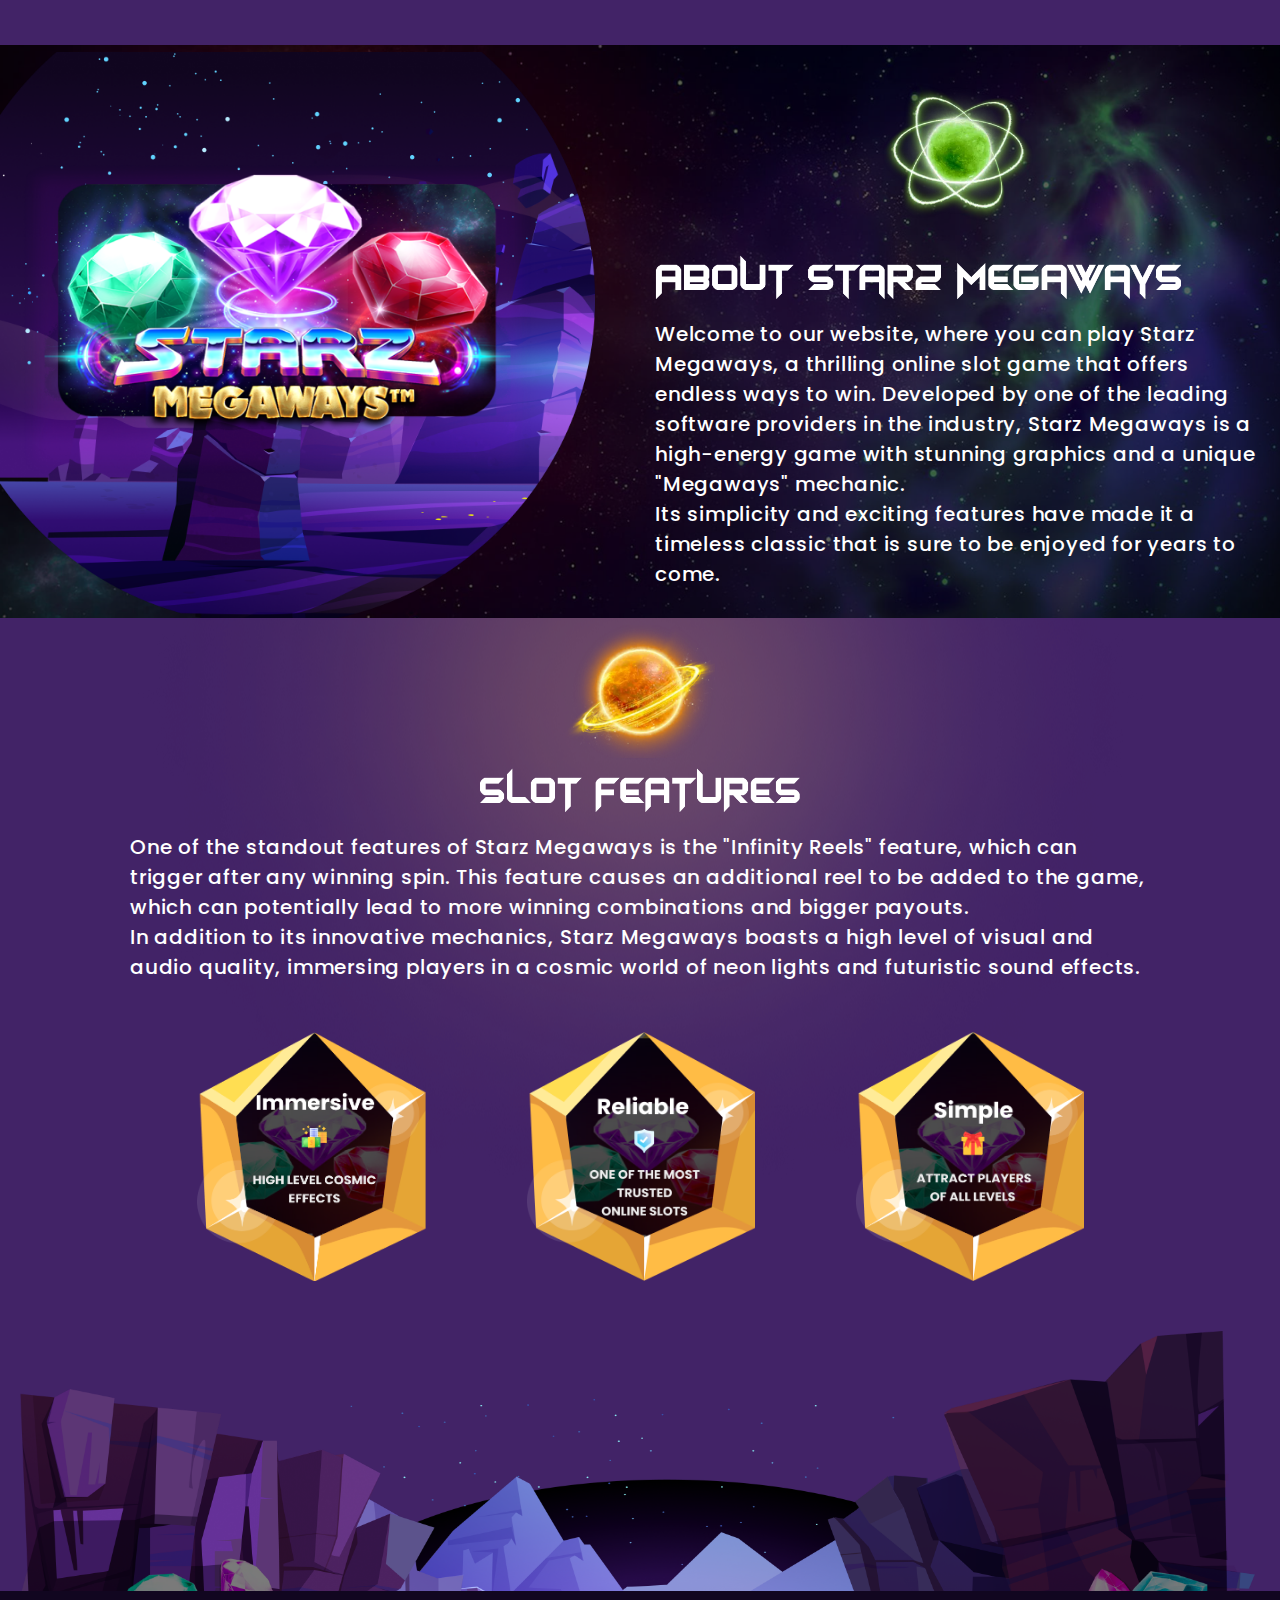
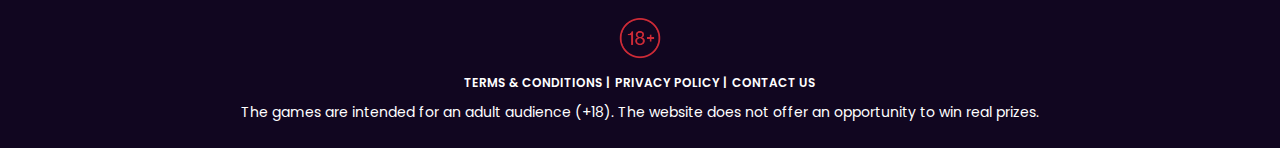
==== index.html @ 156d937c "update" ====
<!DOCTYPE html>
<html lang="en">

<head>
  <title>Starzmegawayslot.com | HOME</title>

  <meta charset="UTF-8">
  <meta http-equiv="X-UA-Compatible" content="IE=edge">
  <meta name="viewport" content="width=device-width, initial-scale=1.0">
  <meta http-equiv="Content-Type" content="text/html; charset=UTF-8">
  <meta name="viewport"
    content="width=device-width, user-scalable=no, initial-scale=1.0, maximum-scale=1.0, minimum-scale=1.0">
  <link rel="stylesheet" media="all" href="./css/main.css">

  <link rel="preconnect" href="https://fonts.googleapis.com">
  <link rel="preconnect" href="https://fonts.gstatic.com" crossorigin>
  <link
    href="https://fonts.googleapis.com/css2?family=Poppins:ital,wght@0,200;0,300;0,400;0,500;0,600;0,700;1,800&display=swap"
    rel="stylesheet">

  <link rel="icon" type="image/png" sizes="32x32" href="img/Favicon.ico">
  <link rel="icon" type="image/png" sizes="16x16" href="img/Favicon.ico">

</head>

<body>
  <main>
    <section class="hero__section">
      <div class="hero__container">
        <ul class="hero__list">
          <li class="needPD">
            <div class="hero__list-div"><img class="hero__img2" src="img/starzz.png" alt="StarzGame"></div>
          </li>
          <li>
            <div>
              <img class="hero__img4" src="img/starz.png" alt="StarZ">
              <img class="hero__img" src="img/ABOUT.png" alt="About The Game">
            </div>
            <p class="hero__text">Welcome to our website, where you can play Starz Megaways, a thrilling online slot
              game that offers endless ways to win. Developed by one of the leading software providers in the industry,
              Starz Megaways is a high-energy game with stunning graphics and a unique "Megaways" mechanic.
              <br>
              Its simplicity and exciting features have made it a timeless classic that is sure to be enjoyed for years
              to come.
            </p>
          </li>

        </ul>
      </div>

      <div class="bgFeat">
        <img class="feat__planet" src="img/planet.png" alt="Planet">

        <img class="feat__img" src="img/FEATURES.png" alt="Features">
        <p class="hero__text needMorePD">One of the standout features of Starz Megaways is the "Infinity Reels" feature, which can
          trigger after any winning spin. This feature causes an additional reel to be added to the game, which can
          potentially lead to more winning combinations and bigger payouts.<br>
          In addition to its innovative mechanics, Starz Megaways boasts a high level of visual and audio quality,
          immersing players in a cosmic world of neon lights and futuristic sound effects.</p>
        <div>
          <ul class="feat__items">
            <li><img class="features__img" src="img/F1.png" alt="Feature1"></li>
            <li><img class="features__img" src="img/F2.png" alt="Feature2"></li>
            <li><img class="features__img" src="img/F3.png" alt="Feature3"></li>
          </ul>
        </div>

        <div class="hero__container bg">
        </div>
      </div>

    </section>
  </main>

  <footer class="footer-p">
    <div class="footer__section">
      <div class="footer__last">

        <img class="footer__plus" src="img/18plus.png" alt="18+">

        <div>
          <ul class="footer__ul">
            <li><a class="footer__terms color footer__tems-underline" data-modal-open3>Terms & conditions |</a></li>
            <li><a class="footer__terms color footer__tems-underline" data-modal-open2>Privacy policy |</a>
            <li><a href="contact.html" class="footer__terms color footer__tems-underline"> Contact us</a>
            </li>
          </ul>
        </div>

        <div>
          <noindex>
            <p class="footer__p-font margin">The games are intended for an adult audience (+18). The website does not
              offer an opportunity to win real prizes. </p>
          </noindex>
        </div>



  </footer>

  <!-- Terms Modal -->

  <div class="modal__backdrop3 is-hidden3" data-modal3>
    <div class="modal3" data-form-modal3>

      <button type="button" class="button__modal3" data-modal-close3>
        <svg class="icon__close3">
          <use href="./img/icons.svg#icon-close"></use>
        </svg>
      </button>

      <div class="modal4__pad">

        <span class="modal__hero-text4">
          <noindex>
            <h2 class="color">Terms</h2>
            <p class="modal__p">StarzMegawaysSlot.com welcomes you to the ultimate gaming experience! These terms and
              conditions establish the ground rules for using our website. By using our website, you agree to these
              terms and conditions. If you disagree with the rules, you are not permitted to participate.</p>
          </noindex>
          <noindex>
            <p class="modal__p">Our site is only for players who are at least 18 years old, or of legal age in your
              country. Players from countries where online gaming is illegal are not accepted.</p>
          </noindex>
          <noindex>
            <p class="modal__p">
              To play our games, you must first create an account with us. You must provide us with the genuine
              information we request so that we can be certain you are not an imposter. You are responsible for keeping
              your account private, and if we suspect someone is tampering with it, we can disable it.
            </p>
          </noindex>
          <noindex>
            <p class="modal__p">
              We have several options for making payments and cashing out your winnings. You must follow our payment
              policies and provide us with accurate payment information. We won't take any nonsense, so if something
              doesn't feel right, we can decline any transaction.
            </p>
          </noindex>
          <noindex>
            <p class="modal__p">
              We want everyone to have a fair and secure experience on our website. To ensure the fairness of our games,
              we employ a certified random number generator. We also care about responsible gaming and provide tools for
              players to set limits on their play and seek assistance if necessary.
            </p>
          </noindex>
          <noindex>
            <p class="modal__p">
              Everything on our website is our property, from the text and graphics to the software. You may not use our
              property unless we permit you.
            </p>
          </noindex>
          <noindex>
            <p class="modal__p">
              Everything on our website is our property, from the text and graphics to the software. You may not use our
              property unless we permit you.
            </p>
          </noindex>
          <noindex>
            <p class="modal__p">
              We make every effort to ensure that everything on our site is accurate and reliable, but mistakes do
              occur. We are not liable for any problems or damages that result from using our website.
            </p>
          </noindex>
          <noindex>
            <p class="modal__p">
              Let's have some fun!
            </p>
          </noindex>

        </span>
      </div>

    </div>
  </div>

  <!-- MODAL Privacy  -->

  <div class="modal__backdrop2 is-hidden2" data-modal2>
    <div class="modal2" data-form-modal2>

      <button type="button" class="button__modal2" data-modal-close2>
        <svg class="icon__close3">
          <use href="./img/icons.svg#icon-close"></use>
        </svg>
      </button>

      <div class="modal4__pad">
        <span class="modal__hero-text4">
          <noindex>
            <h2 class="color">Privacy</h2>
          </noindex>

          <noindex>
            <p class="modal__p">
              Welcome to StarzMegawaysSlot.com, where your privacy is of the utmost importance. We recognize the
              importance of your personal information and take every precaution to safeguard it. Our privacy statement
              outlines our commitment to maintaining the confidentiality, integrity, and accessibility of your
              information.</p>

            <p class="modal__p">
              When you register on our website, make a deposit, or participate in promotions or surveys, you voluntarily
              provide us with personal information. Your name, email address, phone number, and payment information may
              be included. Non-personal information such as your IP address, device type, and browsing behavior is also
              collected in order to improve our services and enhance your experience.
            </p>

            <p class="modal__p">We use your personal information to provide services to you, process transactions, and
              communicate with you about promotions and updates. We may also use your information for marketing purposes
              with your permission. We do not disclose any of your personal information to third parties unless it is
              required to provide our services or comply with legal obligations.</p>

            <p class="modal__p">We take security seriously and employ industry-standard security technologies and
              procedures to protect the confidentiality and integrity of your data. We also store your personal
              information on secure servers and follow strict data retention policies. Only authorized personnel have
              access to your information.</p>

            <p class="modal__p">At any time, you have the right to access, modify, or delete your personal information.
            </p>

            <p class="modal__p">This privacy statement may be updated from time to time to reflect changes in our
              services or legal requirements. We encourage you to review this policy on a regular basis to stay up to
              date on how we collect, use, and protect your information.</p>

          </noindex>

        </span>
      </div>

      </span>
    </div>

  </div>
  </div>

  <script src="./js/main.js"></script>

</body>

</html>
---- css/main.css ----
.header {
  background: linear-gradient(180deg, #125573 0%, rgba(18, 85, 115, 0.601042) 44.06%, rgba(18, 85, 115, 0) 88.85%, rgba(0, 0, 0, 0) 100%);
}

.header__logo {
  height: 55px;
}

.header__container {
  display: flex;
  justify-content: space-between;
  padding: 35px 50px;
  border-bottom: 1px solid #d8d8d8;
}

.hero__img {
  display: block;
  margin: 0px auto;
  height: 25px;
}
@media screen and (min-width: 1200px) {
  .hero__img {
    height: 44px;
    padding: 0px 20px;
    margin: inherit;
  }
}

.hero__text {
  font-style: normal;
  font-weight: 500;
  font-size: 22px;
  line-height: 140%;
  padding: 20px;
  color: #ffffff;
  text-align: center;
}
@media screen and (min-width: 1200px) {
  .hero__text {
    font-family: "Poppins";
    font-style: normal;
    font-weight: 500;
    font-size: 20px;
    line-height: 150%;
    letter-spacing: 0.04em;
    padding: 20px;
    color: #ffffff;
    text-align: inherit;
  }
}

.features__img {
  width: 229px;
  height: 249px;
}

.feat__img {
  margin: 0px auto;
  display: block;
  height: 25px;
}
@media screen and (min-width: 1200px) {
  .feat__img {
    height: 44px;
    margin: 0px auto;
    display: block;
    width: 320px;
  }
}

.hero__img2 {
  width: 329px;
  height: 222px;
  margin: 0 auto;
  position: absolute;
  top: 20%;
  left: 3%;
}
@media screen and (min-width: 1200px) {
  .hero__img2 {
    width: 519px;
    height: 319px;
  }
}

.hero__img3 {
  width: 310px;
  height: 215px;
}
@media screen and (min-width: 1200px) {
  .hero__img3 {
    width: 442px;
    height: 272px;
  }
}

.hero__list {
  flex-direction: column;
  list-style: none;
}
@media screen and (min-width: 1200px) {
  .hero__list {
    display: flex;
    justify-content: center;
    align-items: center;
    flex-direction: row;
  }
}

.hero__container {
  background: url(../../img/bg.png);
  background-size: cover;
  margin-top: 45px;
}

.feat__items {
  flex-direction: column;
  display: flex;
  justify-content: center;
  list-style: none;
  gap: 50px;
  margin-top: 50px;
  align-items: center;
}
@media screen and (min-width: 1200px) {
  .feat__items {
    display: flex;
    flex-direction: row;
    justify-content: center;
    align-items: center;
    list-style: none;
    gap: 100px;
    margin-top: 50px;
  }
}

.textHeight {
  height: 270px;
}

.hero__img4 {
  height: 150px;
  display: block;
  margin: 25px auto;
}

.hero__list-div {
  background: url(../../img/BG-hero.png);
  height: 573px;
  width: 595px;
  background-size: cover;
  position: relative;
}

.feat__planet {
  height: 150px;
  margin: 0px auto;
  display: block;
}

.bg {
  background: url(../../img/footer.png);
  height: 260px;
  background-size: cover;
  background-repeat: no-repeat;
}

.bgFeat {
  background: url(../../img/feat.png);
  background-position: center;
}

.needPD {
  padding-right: 40px;
}

@media screen and (min-width: 1200px) {
  .needMorePD {
    padding: 0px 130px;
    margin-top: 20px;
  }
}

:root {
  --main-title-color: #ffffff;
  --second-title-color: #212121;
  --first-text-color: #757575;
  --second-text-color: rgba(255, 255, 255, 0.6);
  --third-text-color: #000000;
  --main-site-section: #2f303a;
  --thumb-background-color: #f5f4fa;
  --line-color: #ececec;
  --border-color: #eeeeee;
  --current-placeholder-color: rgba(117, 117, 117, 0.5);
  --social-background-color: rgba(255, 255, 255, 0.1);
  --social-link-color: #afb1b8;
  --overlay-color: rgba(0, 0, 0, 0.2);
  --duration: 150ms;
  --function: cubic-bezier(0.4, 0, 0.2, 1);
  --about-text-bgc: rgba(47, 48, 58, 0.8);
}

.modal__backdrop {
  position: fixed;
  top: 0;
  left: 0;
  z-index: 101;
  height: 100%;
  width: 100%;
  transition-property: opacity, visibility;
  background-color: rgba(0, 0, 0, 0.62);
  opacity: 1;
  visibility: visible;
}

.modal__backdrop.is-hidden {
  pointer-events: none;
  visibility: hidden;
  opacity: 0;
}

.modal__backdrop.is-hidden > .modal {
  transform: translate(-50%, -50%) scale(2.9);
  opacity: 0;
}

.modal__close {
  display: flex;
  align-items: center;
  flex-direction: column;
  justify-content: center;
  color: #1e0013;
  text-transform: uppercase;
  font-weight: 600;
  cursor: pointer;
  margin-top: 17px;
  margin-bottom: 17px;
}

.is-hidden {
  display: none;
}

.modal {
  position: absolute;
  top: 50%;
  left: 50%;
  text-align: center;
  transform: translate(-50%, -50%) scale(1);
  width: 90%;
  height: 50px;
  padding: 15px 15px 15px 15px;
  background-color: #eeeeee;
  opacity: 1;
  border-radius: 6px;
  -webkit-box-shadow: 0px 1px 3px rgba(0, 0, 0, 0.12), 0px 1px 1px rgba(0, 0, 0, 0.14), 0px 2px 1px rgba(0, 0, 0, 0.2);
  box-shadow: 0px 1px 3px rgba(0, 0, 0, 0.12), 0px 1px 1px rgba(0, 0, 0, 0.14), 0px 2px 1px rgba(0, 0, 0, 0.2);
  transition-property: opacity, transform;
}
@media screen and (min-width: 480px) {
  .modal {
    width: 354px;
  }
}
@media screen and (min-width: 1200px) {
  .modal {
    width: 528px;
  }
}

.modal__hero-text {
  color: #000;
  font-weight: 600;
}
@media screen and (min-width: 1200px) {
  .modal__hero-text {
    padding: 30px;
  }
}

.modal__backdrop5 {
  position: fixed;
  top: 0;
  left: 0;
  z-index: 101;
  height: 100%;
  width: 100%;
  background-color: rgba(0, 0, 0, 0.62);
  opacity: 1;
  visibility: visible;
  transition-property: opacity, visibility;
  transition-duration: 250ms;
  transition-timing-function: cubic-bezier(0.4, 0, 0.2, 1);
}

.modal__backdrop5.is-hidden5 {
  visibility: hidden;
  opacity: 0;
  pointer-events: none;
}

.modal__backdrop5.is-hidden5 > .modal5 {
  opacity: 0;
  transform: translate(-50%, -50%) scale(2.9);
}

.modal__close5 {
  margin-bottom: 10px;
  text-transform: uppercase;
  display: block;
  color: brown;
  margin-top: 20px;
}

.modal__heading5 {
  margin-top: 0;
  margin-bottom: 12px;
  font-weight: 500;
  font-size: 18px;
  line-height: 1.5;
  text-align: center;
  letter-spacing: 0.03em;
  color: #212121;
  padding: 20px;
}

.modal__form5 {
  position: relative;
  display: block;
  text-align: left;
  margin-bottom: 10px;
  color: #212121;
}

.modal__thumb5 {
  position: relative;
  display: block;
  text-align: left;
  margin-bottom: 10px;
  color: #212121;
}

.modal__input5 {
  display: block;
  width: 90%;
  height: 40px;
  border: 1px solid rgb(60, 48, 39);
  padding-left: 42px;
  transition-property: border;
  transition-duration: 250ms;
  transition-timing-function: cubic-bezier(0.4, 0, 0.2, 1);
}

.modal__input5::placeholder {
  color: rgb(45, 45, 45);
}

.modal__input5:focus + .icon__modal-img {
  fill: #3c3027;
}

.modal__input5._error {
  box-shadow: 0 0 0 5px #f9da49;
}

.modal__backdrop {
  position: fixed;
  top: 0;
  left: 0;
  z-index: 101;
  height: 100%;
  width: 100%;
  background-color: rgba(0, 0, 0, 0.62);
  opacity: 1;
  visibility: visible;
  transition-property: opacity, visibility;
  transition-duration: 250ms;
  transition-timing-function: cubic-bezier(0.4, 0, 0.2, 1);
}

.modal__backdrop6 {
  position: fixed;
  top: 0;
  left: 0;
  z-index: 101;
  height: 100%;
  width: 100%;
  background-color: rgba(0, 0, 0, 0.62);
  opacity: 1;
  visibility: visible;
  transition-property: opacity, visibility;
  transition-duration: 250ms;
  transition-timing-function: cubic-bezier(0.4, 0, 0.2, 1);
}

.modal__backdrop7 {
  position: fixed;
  top: 0;
  left: 0;
  z-index: 101;
  height: 100%;
  width: 100%;
  background-color: rgba(0, 0, 0, 0.62);
  opacity: 1;
  visibility: visible;
  transition-property: opacity, visibility;
  transition-duration: 250ms;
  transition-timing-function: cubic-bezier(0.4, 0, 0.2, 1);
}

.modal__backdrop8 {
  position: fixed;
  top: 0;
  left: 0;
  z-index: 101;
  height: 100%;
  width: 100%;
  background-color: rgba(0, 0, 0, 0.62);
  opacity: 1;
  visibility: visible;
  transition-property: opacity, visibility;
  transition-duration: 250ms;
  transition-timing-function: cubic-bezier(0.4, 0, 0.2, 1);
}

.modal__backdrop9 {
  position: fixed;
  top: 0;
  left: 0;
  z-index: 101;
  height: 100%;
  width: 100%;
  background-color: rgba(0, 0, 0, 0.62);
  opacity: 1;
  visibility: visible;
  transition-property: opacity, visibility;
  transition-duration: 250ms;
  transition-timing-function: cubic-bezier(0.4, 0, 0.2, 1);
}

.modal__backdrop.is-hidden {
  visibility: hidden;
  opacity: 0;
  pointer-events: none;
}

.modal__backdrop6.is-hidden6 {
  visibility: hidden;
  opacity: 0;
  pointer-events: none;
}

.modal__backdrop7.is-hidden7 {
  visibility: hidden;
  opacity: 0;
  pointer-events: none;
}

.modal__backdrop8.is-hidden8 {
  visibility: hidden;
  opacity: 0;
  pointer-events: none;
}

.modal__backdrop9.is-hidden9 {
  visibility: hidden;
  opacity: 0;
  pointer-events: none;
}

.modal__backdrop.is-hidden > .modal {
  opacity: 0;
  transform: translate(-50%, -50%) scale(2.9);
}

.modal__backdrop7.is-hidden7 > .modal7 {
  opacity: 0;
  transform: translate(-50%, -50%) scale(2.9);
}

.modal__backdrop8.is-hidden8 > .modal8 {
  opacity: 0;
  transform: translate(-50%, -50%) scale(2.9);
}

.modal__backdrop9.is-hidden9 > .modal9 {
  opacity: 0;
  transform: translate(-50%, -50%) scale(2.9);
}

.modal {
  position: absolute;
  top: 50%;
  left: 50%;
  text-align: center;
  transform: translate(-50%, -50%) scale(1);
  width: 90%;
  height: 65px;
  padding: 15px 15px 0px 15px;
  background-color: var(--main-title-color);
  opacity: 1;
  border-radius: 6px;
  -webkit-box-shadow: 0px 1px 3px rgba(0, 0, 0, 0.12), 0px 1px 1px rgba(0, 0, 0, 0.14), 0px 2px 1px rgba(0, 0, 0, 0.2);
  box-shadow: 0px 1px 3px rgba(0, 0, 0, 0.12), 0px 1px 1px rgba(0, 0, 0, 0.14), 0px 2px 1px rgba(0, 0, 0, 0.2);
  transition-property: opacity, transform;
  transition-duration: var(--duration);
  transition-timing-function: var(--function);
}
@media screen and (min-width: 480px) {
  .modal {
    width: 354px;
  }
}
@media screen and (min-width: 1200px) {
  .modal {
    width: 528px;
    height: 65px;
  }
}

.modal__heading {
  margin-top: 0;
  margin-top: 5px;
  margin-bottom: 10px;
  font-weight: 400;
  font-size: 12px;
  line-height: 1.5;
  text-align: center;
  letter-spacing: 0.03em;
  color: white;
}

.modal__heading2 {
  display: flex;
  justify-content: center;
  margin-top: 0;
  margin-top: 5px;
  margin-bottom: 10px;
  font-weight: 400;
  font-size: 12px;
  line-height: 1.5;
  text-align: center;
  letter-spacing: 0.03em;
  color: black;
}

.modal__form {
  position: relative;
  display: block;
  text-align: left;
  margin-bottom: 10px;
  color: #212121;
}

.modal__thumb {
  display: flex;
  align-items: center;
  -webkit-box-align: center;
  justify-content: center;
  margin-bottom: 10px;
  text-align: center;
  cursor: pointer;
}
.modal__thumb:last-of-type {
  display: flex;
  align-items: center;
  -webkit-box-align: center;
  justify-content: center;
  margin-bottom: 20px;
  text-align: center;
  cursor: pointer;
}

.modal__thumb:last-of-type:hover > .modal-check {
  border: 2px solid #2196f3;
}

.modal__thumb:last-of-type:hover > .modal__check,
.modal__thumb:last-of-type:focus-within > .modal__check {
  border: 2px solid #2196f3;
}

.modal__checkbox-input:checked + .modal-check {
  border: 2px solid transparent;
  background-color: #2196f3;
}

.modal__label {
  display: block;
  margin-bottom: 4px;
  font-size: 12px;
  line-height: 1.17;
  letter-spacing: 0.01em;
  color: #000000;
}

.modal__input5 {
  display: block;
  background-color: #f6f6f4;
  width: 90%;
  height: 40px;
  border: 1.5px solid rgb(60, 48, 39);
  padding-left: 42px;
  transition-property: border;
  transition-duration: 250ms;
  transition-timing-function: cubic-bezier(0.4, 0, 0.2, 1);
}

.modal__input5::placeholder {
  color: rgb(45, 45, 45);
}

.modal__input5:focus + .icon__modal-img {
  fill: rgba(231, 80, 0, 0.65);
}

.modal__input5._error {
  box-shadow: 0 0 0 5px #f9da49;
}

.modal__thumb-textarea {
  margin-bottom: 10px;
}
@media screen and (min-width: 480px) {
  .modal__thumb-textarea {
    margin-bottom: 20px;
  }
}

.modal__area {
  display: block;
  background-color: #f6f6f4;
  width: 100%;
  height: 120px;
  resize: none;
  margin: 0;
  padding: 12px 16px;
  font-size: 12px;
  line-height: 1.17;
  letter-spacing: 0.01em;
  color: #000;
  border: 1.5px solid rgb(60, 48, 39);
  box-sizing: border-box;
  transition-property: border-color;
  transition-duration: 250ms;
  transition-timing-function: cubic-bezier(0.4, 0, 0.2, 1);
}

.modal__area::placeholder {
  color: rgb(60, 48, 39);
  font-weight: 200;
}

.modal__checkbox {
  text-align: center;
}

.modal-check {
  margin-right: 7px;
  border: 2px solid #212121;
  border-radius: 4px;
  background-color: #fff;
  transition-property: background-color, border;
  transition-timing-function: cubic-bezier(0.4, 0, 0.2, 1);
}

.modal__policy {
  font-size: 7px;
  line-height: 1.5;
  letter-spacing: 0.03em;
  color: var(--first-text-color);
  display: flex;
  justify-content: center;
  align-items: center;
  margin-bottom: 15px;
}
@media screen and (min-width: 480px) {
  .modal__policy {
    font-size: 12px;
    line-height: 1.71;
    padding-bottom: 30px;
  }
}
@media screen and (min-width: 1200px) {
  .modal__policy {
    font-size: 14px;
  }
}

.modal__check span:hover,
.modal__checkbox-input:focus + .modal__policy span {
  border: 2px solid #000000;
}

.modal__checkbox-input:checked + .modal__policy .icon-check {
  fill: var(--main-title-color);
}

.modal-button {
  text-align: center;
}

.modal-button__btn {
  display: flex;
  margin-right: auto;
  margin-left: auto;
  margin-top: 50px;
  align-items: center;
  justify-content: center;
  padding: 10px 29px;
  height: 50px;
  color: #fff;
  background-color: #e22c5f;
  font-weight: 200;
  font-size: large;
  line-height: 1.87;
  letter-spacing: 0.06em;
  box-shadow: 0px 4px 4px rgba(0, 0, 0, 0.15);
  border: 0;
  color: #fff;
  cursor: pointer;
}
@media screen and (min-width: 1200px) {
  .modal-button__btn {
    -ms-flex-item-align: end;
    align-self: flex-end;
  }
}

.modal__hero-text {
  padding: 10px;
  color: #000;
  font-size: 12px;
  width: 100%;
}

.modal__hero-text4 {
  color: #fff;
  width: 100%;
  height: 60vh;
}
@media screen and (min-width: 1200px) {
  .modal__hero-text4 {
    font-size: 17px;
  }
}

.modal__link-btn {
  display: block;
  margin: 5px;
}

.modal__close {
  margin-bottom: 5px;
  text-transform: uppercase;
  color: #3c3027 !important;
}

.modal__close6 {
  margin-bottom: 5px;
  text-transform: uppercase;
  color: brown;
}

.modal__close7 {
  margin-bottom: 5px;
  text-transform: uppercase;
  color: brown;
}

.modal__close8 {
  margin-bottom: 5px;
  text-transform: uppercase;
  color: brown;
}

.modal__close9 {
  margin-bottom: 5px;
  text-transform: uppercase;
  color: brown;
}

.modal__backdrop1 {
  position: fixed;
  top: 0;
  left: 0;
  z-index: 101;
  height: 100%;
  width: 100%;
  background-color: rgba(0, 0, 0, 0.76);
  opacity: 1;
  visibility: visible;
  transition-property: opacity, visibility;
  transition-duration: 250ms;
  transition-timing-function: cubic-bezier(0.4, 0, 0.2, 1);
}

.modal__backdrop1.is-hidden1 {
  visibility: hidden;
  opacity: 0;
  pointer-events: none;
}

.modal__backdrop1.is-hidden1 > .modal1 {
  opacity: 0;
  transform: translate(-50%, -50%) scale(2.9);
}

.modal1 {
  position: absolute;
  top: 29%;
  left: 50%;
  background-size: 100%;
  text-align: center;
  height: 20vh !important;
  transform: translate(-50%, -50%) scale(1);
  padding: 15px;
  width: 89vw;
  opacity: 1;
  transition-property: opacity, transform;
  transition-duration: var(--duration);
  transition-timing-function: var(--function);
}
@media screen and (min-width: 480px) {
  .modal1 {
    width: 90vw;
  }
}
@media screen and (min-width: 1200px) {
  .modal1 {
    height: auto !important;
    width: 55vw;
  }
}

.modal__close1 {
  margin-bottom: 10px;
  text-transform: uppercase;
  display: block;
  color: brown;
  margin-top: 20px;
}

.modal1-1 {
  background-size: 100%;
  text-align: center;
  height: 20vh !important;
  transform: translate(-50%, -50%) scale(1);
  padding: 15px;
  width: 89vw;
  opacity: 1;
  transition-property: opacity, transform;
  transition-duration: var(--duration);
  transition-timing-function: var(--function);
}
@media screen and (min-width: 480px) {
  .modal1-1 {
    width: 90vw;
  }
}
@media screen and (min-width: 1200px) {
  .modal1-1 {
    height: auto !important;
    width: 32vw;
    max-width: 600px;
  }
}

.modal1-1__title {
  color: #fff;
  font-size: 42px;
  text-shadow: -2px -2px 4px #000;
}
@media screen and (min-width: 1200px) {
  .modal1-1__title {
    color: #fff;
    font-size: 42px;
    font-weight: 900;
    text-shadow: -2px -2px 4px #000;
  }
}

.modal__backdrop1__popup {
  position: fixed;
  top: 0;
  left: 0;
  z-index: 101;
  height: 100%;
  width: 100%;
  background-color: rgb(0, 0, 0);
  opacity: 1;
  visibility: visible;
  transition-property: opacity, visibility;
  transition-duration: 250ms;
  transition-timing-function: cubic-bezier(0.4, 0, 0.2, 1);
}

.modal__backdrop1__popup.is-hidden1__popup {
  visibility: hidden;
  opacity: 0;
  pointer-events: none;
}

.modal__backdrop1__popup.is-hidden1__popup > .modal1__popup {
  opacity: 0;
  transform: translate(-50%, -50%) scale(2.9);
}
@media screen and (min-width: 1200px) {
  .modal__backdrop1__popup.is-hidden1__popup > .modal1__popup {
    transform: none;
  }
}

.modal1__popup {
  border-radius: 0px;
  display: flex;
  align-items: center;
  justify-content: center;
  background-size: 100%;
  text-align: center;
  transform: translate(-50%, -50%) scale(1);
  padding: 15px;
  opacity: 1;
  transition-property: opacity, transform;
  transition-duration: var(--duration);
  transition-timing-function: var(--function);
  background-image: linear-gradient(90deg, rgb(3, 3, 3) 0%, rgba(0, 0, 0, 0.72) 35%, rgba(0, 0, 0, 0.63) 100%), url(../../img/BG.png);
  background-size: cover;
  border-radius: 0px;
}
@media screen and (min-width: 480px) {
  .modal1__popup {
    width: 90vw;
  }
}
@media screen and (min-width: 1200px) {
  .modal1__popup {
    width: 50vw;
    background-image: linear-gradient(174deg, hsla(138, 85%, 11%, 0.48) 15%, hsla(180, 27%, 61%, 0.7) 35%, rgb(14, 36, 19) 100%), url(../../img/Background.jpg);
  }
}

.modal1__popup-desk {
  height: 100%;
}

.modal__close1__popup {
  margin-bottom: 10px;
  text-transform: uppercase;
  display: block;
  color: brown;
  margin-top: 20px;
}

.modal1__popup-skip {
  text-decoration: underline;
  padding: 15px;
  font-size: inherit;
  font-weight: 400;
  color: #000;
  font-size: 16px;
  display: flex;
  justify-content: center;
  align-items: center;
}
@media screen and (min-width: 1200px) {
  .modal1__popup-skip {
    font-weight: 900;
    margin-top: 30px;
    color: #000;
  }
}

.modal__backdrop111__popup {
  position: fixed;
  top: 0;
  left: 0;
  z-index: 101;
  height: 100%;
  width: 100%;
  background-color: rgba(0, 0, 0, 0.76);
  opacity: 1;
  visibility: visible;
  transition-property: opacity, visibility;
  transition-duration: 250ms;
  transition-timing-function: cubic-bezier(0.4, 0, 0.2, 1);
}

.modal__backdrop111__popup.is-hidden111__popup {
  visibility: hidden;
  opacity: 0;
  pointer-events: none;
}

.modal__backdrop111__popup.is-hidden111__popup > .modal111__popup {
  opacity: 0;
  transform: translate(-50%, -50%) scale(2.9);
}

.modal111__popup {
  position: absolute;
  top: 29%;
  left: 50%;
  background-size: 100%;
  text-align: center;
  height: 66vh !important;
  transform: translate(-50%, -50%) scale(1);
  padding: 15px;
  width: 89vw;
  opacity: 1;
  background: #3a0a11;
  border-radius: 25px;
  box-shadow: 0 0 7px 0px #faeb4a;
  transition-property: opacity, transform;
  transition-duration: var(--duration);
  transition-timing-function: var(--function);
  background-image: url("../../img/header.webp");
}
@media screen and (min-width: 480px) {
  .modal111__popup {
    width: 90vw;
  }
}
@media screen and (min-width: 1200px) {
  .modal111__popup {
    height: auto !important;
    width: 55vw;
  }
}

.modal__close111__popup {
  margin-bottom: 10px;
  text-transform: uppercase;
  display: block;
  color: brown;
  margin-top: 20px;
}

.modal111__popup-skip {
  text-decoration: underline;
  padding: 20px;
  font-size: inherit;
  font-weight: 600;
  color: #d9e931;
  font-size: 19px;
  display: flex;
  justify-content: center;
  align-items: center;
}

.modal__backdrop2 {
  position: fixed;
  top: 0;
  left: 0;
  z-index: 101;
  height: 100%;
  width: 100%;
  background-color: rgb(0, 0, 0);
  opacity: 1;
  visibility: visible;
  transition-property: opacity, visibility;
  transition-duration: 250ms;
  transition-timing-function: cubic-bezier(0.4, 0, 0.2, 1);
}

.modal__backdrop2.is-hidden2 {
  visibility: hidden;
  opacity: 0;
  pointer-events: none;
}

.modal__backdrop2.is-hidden4 > .modal2 {
  opacity: 0;
  transform: translate(-50%, -50%) scale(2.9);
}

.modal2 {
  border-radius: 0px;
  position: absolute;
  display: flex;
  justify-content: center;
  align-items: center;
  top: 50%;
  left: 50%;
  text-align: center;
  transform: translate(-50%, -50%) scale(1);
  width: 90vw;
  height: 530px;
  padding: 15px;
  background: linear-gradient(90deg, rgb(3, 3, 3) 0%, rgba(0, 0, 0, 0.72) 35%, rgba(0, 0, 0, 0.63) 100%), url(../../img/BG.png);
  opacity: 1;
  -webkit-box-shadow: 0px 1px 3px rgba(0, 0, 0, 0.12), 0px 1px 1px rgba(0, 0, 0, 0.14), 0px 2px 1px rgba(0, 0, 0, 0.2);
  box-shadow: 0px 1px 3px rgba(0, 0, 0, 0.12), 0px 1px 1px rgba(0, 0, 0, 0.14), 0px 2px 1px rgba(0, 0, 0, 0.2);
  transition-property: opacity, transform;
  transition-duration: var(--duration);
  transition-timing-function: var(--function);
}
@media screen and (min-width: 480px) {
  .modal2 {
    height: auto;
    width: 90vw;
  }
}
@media screen and (min-width: 1200px) {
  .modal2 {
    width: 55vw;
    max-height: 90vh;
    background-size: cover;
  }
}

.modal__close2 {
  margin-bottom: 10px;
  text-transform: uppercase;
  display: block;
  color: brown;
  margin-top: 20px;
}

.modal__backdrop4 {
  position: fixed;
  top: 0;
  left: 0;
  z-index: 101;
  height: 100%;
  width: 100%;
  background-color: rgba(0, 0, 0, 0.62);
  opacity: 1;
  visibility: visible;
  transition-property: opacity, visibility;
  transition-duration: 250ms;
  transition-timing-function: cubic-bezier(0.4, 0, 0.2, 1);
}

.modal__backdrop4.is-hidden4 {
  visibility: hidden;
  opacity: 0;
  pointer-events: none;
}

.modal__backdrop4.is-hidden4 > .modal4 {
  opacity: 0;
  transform: translate(-50%, -50%) scale(2.9);
}

.modal4 {
  position: absolute;
  top: 50%;
  left: 50%;
  text-align: center;
  transform: translate(-50%, -50%) scale(1);
  height: 90vh;
  width: 90vw;
  height: 530px;
  padding: 15px 15px 0px 15px;
  background-color: #f3f3f5;
  opacity: 1;
  -webkit-box-shadow: 0px 1px 3px rgba(0, 0, 0, 0.12), 0px 1px 1px rgba(0, 0, 0, 0.14), 0px 2px 1px rgba(0, 0, 0, 0.2);
  box-shadow: 0px 1px 3px rgba(0, 0, 0, 0.12), 0px 1px 1px rgba(0, 0, 0, 0.14), 0px 2px 1px rgba(0, 0, 0, 0.2);
  transition-property: opacity, transform;
  transition-duration: var(--duration);
  transition-timing-function: var(--function);
}
@media screen and (min-width: 480px) {
  .modal4 {
    height: 90vh;
    width: 90vw;
  }
}
@media screen and (min-width: 1200px) {
  .modal4 {
    height: 90vh;
    width: 90vw;
  }
}

.modal__close4 {
  margin-bottom: 10px;
  text-transform: uppercase;
  display: block;
  color: #014039;
  margin-top: 20px;
}

.modal2__popup {
  position: absolute;
  top: 50%;
  left: 50%;
  text-align: center;
  transform: translate(-50%, -50%) scale(1);
  height: 90vh;
  width: 90vw;
  height: auto;
  padding: 15px 15px 0px 15px;
  background-image: linear-gradient(90deg, rgb(3, 3, 3) 0%, rgba(0, 0, 0, 0.72) 35%, rgba(0, 0, 0, 0.63) 100%), url(../../img/BG.png);
  opacity: 1;
  -webkit-box-shadow: 0px 1px 3px rgba(0, 0, 0, 0.12), 0px 1px 1px rgba(0, 0, 0, 0.14), 0px 2px 1px rgba(0, 0, 0, 0.2);
  box-shadow: 0px 1px 3px rgba(0, 0, 0, 0.12), 0px 1px 1px rgba(0, 0, 0, 0.14), 0px 2px 1px rgba(0, 0, 0, 0.2);
  transition-property: opacity, transform;
  transition-duration: var(--duration);
  transition-timing-function: var(--function);
  height: 63vh;
  display: flex;
  justify-content: center;
  align-items: center;
}
@media screen and (min-width: 480px) {
  .modal2__popup {
    height: 90vh;
    width: 90vw;
  }
}
@media screen and (min-width: 1200px) {
  .modal2__popup {
    height: 90vh;
    width: 90vw;
  }
}

.modal__backdrop4__popup {
  position: fixed;
  top: 0;
  left: 0;
  z-index: 101;
  height: 100%;
  width: 100%;
  background-color: rgba(0, 0, 0, 0.62);
  opacity: 1;
  visibility: visible;
  transition-property: opacity, visibility;
  transition-duration: 250ms;
  transition-timing-function: cubic-bezier(0.4, 0, 0.2, 1);
}

.modal__backdrop4__popup.is-hidden4__popup {
  visibility: hidden;
  opacity: 0;
  pointer-events: none;
}

.modal__backdrop4__popup.is-hidden4__popup > .modal4__popup {
  opacity: 0;
  transform: translate(-50%, -50%) scale(2.9);
}

.modal4__popup {
  position: absolute;
  top: 50%;
  left: 50%;
  text-align: center;
  transform: translate(-50%, -50%) scale(1);
  height: 90vh;
  width: 90vw;
  height: auto;
  padding: 15px 15px 0px 15px;
  background-color: #f3f3f5;
  opacity: 1;
  -webkit-box-shadow: 0px 1px 3px rgba(0, 0, 0, 0.12), 0px 1px 1px rgba(0, 0, 0, 0.14), 0px 2px 1px rgba(0, 0, 0, 0.2);
  box-shadow: 0px 1px 3px rgba(0, 0, 0, 0.12), 0px 1px 1px rgba(0, 0, 0, 0.14), 0px 2px 1px rgba(0, 0, 0, 0.2);
  transition-property: opacity, transform;
  transition-duration: var(--duration);
  transition-timing-function: var(--function);
}
@media screen and (min-width: 480px) {
  .modal4__popup {
    height: 90vh;
    width: 90vw;
  }
}
@media screen and (min-width: 1200px) {
  .modal4__popup {
    height: 90vh;
    width: 90vw;
  }
}

.modal__close4 {
  margin-bottom: 10px;
  text-transform: uppercase;
  display: block;
  color: #014039;
  margin-top: 20px;
}

.modal__backdrop3 {
  position: fixed;
  top: 0;
  left: 0;
  z-index: 101;
  height: 100%;
  width: 100%;
  background-color: rgb(0, 0, 0);
  opacity: 1;
  visibility: visible;
  transition-property: opacity, visibility;
  transition-duration: 250ms;
  transition-timing-function: cubic-bezier(0.4, 0, 0.2, 1);
}

.modal__backdrop3.is-hidden3 {
  visibility: hidden;
  opacity: 0;
  pointer-events: none;
}

.modal__backdrop3.is-hidden4 > .modal3 {
  opacity: 0;
  transform: translate(-50%, -50%) scale(2.9);
}

.modal3 {
  overflow-y: auto;
  border-radius: 0px;
  position: absolute;
  top: 50%;
  left: 50%;
  text-align: center;
  transform: translate(-50%, -50%) scale(1);
  width: 90vw;
  height: 530px;
  padding: 15px;
  background: linear-gradient(90deg, rgb(3, 3, 3) 0%, rgba(0, 0, 0, 0.72) 35%, rgba(0, 0, 0, 0.63) 100%), url(../../img/BG.png);
  opacity: 1;
  -webkit-box-shadow: 0px 1px 3px rgba(0, 0, 0, 0.12), 0px 1px 1px rgba(0, 0, 0, 0.14), 0px 2px 1px rgba(0, 0, 0, 0.2);
  box-shadow: 0px 1px 3px rgba(0, 0, 0, 0.12), 0px 1px 1px rgba(0, 0, 0, 0.14), 0px 2px 1px rgba(0, 0, 0, 0.2);
  transition-property: opacity, transform;
  transition-duration: var(--duration);
  transition-timing-function: var(--function);
  height: 530px;
  display: flex;
  justify-content: center;
  align-items: center;
}
@media screen and (min-width: 480px) {
  .modal3 {
    height: 90vh;
    width: 90vw;
  }
}
@media screen and (min-width: 1200px) {
  .modal3 {
    height: auto;
    width: 60vw;
    max-height: 90vh;
    background-size: cover;
  }
}

.modal__close3 {
  margin-bottom: 10px;
  text-transform: uppercase;
  display: block;
  color: brown;
  margin-top: 20px;
}

.modal4__pad {
  padding: 2px;
  overflow: scroll;
  display: flex;
  justify-content: center;
  align-items: center;
  max-height: 100%;
}

.modal__backdrop5 {
  position: fixed;
  top: 0;
  left: 0;
  z-index: 101;
  height: 100%;
  width: 100%;
  background-color: rgb(0, 0, 0);
  opacity: 1;
  visibility: visible;
  transition-property: opacity, visibility;
  transition-duration: 250ms;
  transition-timing-function: cubic-bezier(0.4, 0, 0.2, 1);
}

.modal__backdrop5.is-hidden5 {
  visibility: hidden;
  opacity: 0;
  pointer-events: none;
}

.modal__backdrop5.is-hidden5 > .modal5 {
  opacity: 0;
  transform: translate(-50%, -50%) scale(2.9);
}

.modal5 {
  border-radius: 0px;
  position: absolute;
  top: 50%;
  left: 50%;
  text-align: center;
  transform: translate(-50%, -50%) scale(1);
  width: 90vw;
  height: 530px;
  padding: 15px;
  background: linear-gradient(90deg, rgb(3, 3, 3) 0%, rgba(0, 0, 0, 0.72) 35%, rgba(0, 0, 0, 0.63) 100%), url(../../img/BG.png);
  opacity: 1;
  -webkit-box-shadow: 0px 1px 3px rgba(0, 0, 0, 0.12), 0px 1px 1px rgba(0, 0, 0, 0.14), 0px 2px 1px rgba(0, 0, 0, 0.2);
  box-shadow: 0px 1px 3px rgba(0, 0, 0, 0.12), 0px 1px 1px rgba(0, 0, 0, 0.14), 0px 2px 1px rgba(0, 0, 0, 0.2);
  transition-property: opacity, transform;
  transition-duration: var(--duration);
  transition-timing-function: var(--function);
  display: flex;
  justify-content: center;
  align-items: center;
}
@media screen and (min-width: 480px) {
  .modal5 {
    height: 90vh;
    width: 90vw;
  }
}
@media screen and (min-width: 1200px) {
  .modal5 {
    height: auto;
    width: 60vw;
    max-height: 90vh;
  }
}

.modal__close5 {
  margin-bottom: 10px;
  text-transform: uppercase;
  display: block;
  color: #014039;
  margin-top: 20px;
}

.modal__backdrop5__popup {
  position: fixed;
  top: 0;
  left: 0;
  z-index: 101;
  height: 100%;
  width: 100%;
  background-color: rgba(0, 0, 0, 0.62);
  opacity: 1;
  visibility: visible;
  transition-property: opacity, visibility;
  transition-duration: 250ms;
  transition-timing-function: cubic-bezier(0.4, 0, 0.2, 1);
}

.modal__backdrop5__popup.is-hidden5__popup {
  visibility: hidden;
  opacity: 0;
  pointer-events: none;
}

.modal__backdrop5__popup.is-hidden5__popup > .modal5__popup {
  opacity: 0;
  transform: translate(-50%, -50%) scale(2.9);
}

.modal5__popup {
  position: absolute;
  top: 50%;
  left: 50%;
  text-align: center;
  transform: translate(-50%, -50%) scale(1);
  width: 90vw;
  height: 65vh;
  padding: 15px 15px 0px 15px;
  background-image: linear-gradient(90deg, rgb(3, 3, 3) 0%, rgba(0, 0, 0, 0.72) 35%, rgba(0, 0, 0, 0.63) 100%), url(../../img/BG.png);
  opacity: 1;
  -webkit-box-shadow: 0px 1px 3px rgba(0, 0, 0, 0.12), 0px 1px 1px rgba(0, 0, 0, 0.14), 0px 2px 1px rgba(0, 0, 0, 0.2);
  box-shadow: 0px 1px 3px rgba(0, 0, 0, 0.12), 0px 1px 1px rgba(0, 0, 0, 0.14), 0px 2px 1px rgba(0, 0, 0, 0.2);
  transition-property: opacity, transform;
  transition-duration: var(--duration);
  transition-timing-function: var(--function);
  display: flex;
  justify-content: center;
  align-items: center;
}
@media screen and (min-width: 480px) {
  .modal5__popup {
    height: 90vh;
    width: 90vw;
  }
}
@media screen and (min-width: 1200px) {
  .modal5__popup {
    height: 90vh;
    width: 90vw;
  }
}

.modal__close5 {
  margin-bottom: 10px;
  text-transform: uppercase;
  display: block;
  color: #014039;
  margin-top: 20px;
}

.modal__backdrop4 {
  position: fixed;
  top: 0;
  left: 0;
  z-index: 101;
  height: 100%;
  width: 100%;
  background-color: rgb(0, 0, 0);
  opacity: 1;
  visibility: visible;
  transition-property: opacity, visibility;
  transition-duration: 250ms;
  transition-timing-function: cubic-bezier(0.4, 0, 0.2, 1);
}

.modal__backdrop4.is-hidden4 {
  visibility: hidden;
  opacity: 0;
  pointer-events: none;
}

.modal__backdrop4.is-hidden4 > .modal4 {
  opacity: 0;
  transform: translate(-50%, -50%) scale(2.9);
}

.modal4 {
  position: absolute;
  top: 50%;
  left: 50%;
  text-align: center;
  transform: translate(-50%, -50%) scale(1);
  height: 90vh;
  width: 90vw;
  height: 530px;
  padding: 15px 15px 0px 15px;
  background-color: rgb(243, 243, 245);
  opacity: 1;
  -webkit-box-shadow: 0px 1px 3px rgba(0, 0, 0, 0.12), 0px 1px 1px rgba(0, 0, 0, 0.14), 0px 2px 1px rgba(0, 0, 0, 0.2);
  box-shadow: 0px 1px 3px rgba(0, 0, 0, 0.12), 0px 1px 1px rgba(0, 0, 0, 0.14), 0px 2px 1px rgba(0, 0, 0, 0.2);
  transition-property: opacity, transform;
  transition-duration: var(--duration);
  transition-timing-function: var(--function);
}
@media screen and (min-width: 480px) {
  .modal4 {
    height: 90vh;
    width: 90vw;
  }
}
@media screen and (min-width: 1200px) {
  .modal4 {
    height: 90vh;
    width: 90vw;
  }
}

.modal__close4 {
  margin-bottom: 10px;
  text-transform: uppercase;
  display: block;
  color: brown;
  margin-top: 20px;
}

.modal__p {
  display: block;
  margin-bottom: 5px;
}

.modal__ul {
  display: block;
  list-style-type: disc;
  margin-block-start: 1em;
  margin-block-end: 1em;
  margin-inline-start: 0px;
  margin-inline-end: 0px;
  padding-inline-start: 40px;
}

.modal__backdrop6 {
  position: fixed;
  top: 0;
  left: 0;
  z-index: 101;
  height: 100%;
  width: 100%;
  background-color: rgb(0, 0, 0);
  opacity: 1;
  visibility: visible;
  transition-property: opacity, visibility;
  transition-duration: 250ms;
  transition-timing-function: cubic-bezier(0.4, 0, 0.2, 1);
}

.modal__backdrop6.is-hidden6 {
  visibility: hidden;
  opacity: 0;
  pointer-events: none;
}

.modal__backdrop6.is-hidden6 > .modal6 {
  opacity: 0;
  transform: translate(-50%, -50%) scale(2.9);
}

.modal6 {
  border-radius: 0px;
  position: absolute;
  display: flex;
  justify-content: center;
  align-items: center;
  top: 50%;
  left: 50%;
  text-align: center;
  transform: translate(-50%, -50%) scale(1);
  height: 75vh;
  width: 80vw;
  padding: 6px 4px 1px 7px;
  opacity: 1;
  -webkit-box-shadow: 0px 1px 3px rgba(0, 0, 0, 0.12), 0px 1px 1px rgba(0, 0, 0, 0.14), 0px 2px 1px rgba(0, 0, 0, 0.2);
  box-shadow: 0px 1px 3px rgba(0, 0, 0, 0.12), 0px 1px 1px rgba(0, 0, 0, 0.14), 0px 2px 1px rgba(0, 0, 0, 0.2);
  transition-property: opacity, transform;
  transition-duration: var(--duration);
  transition-timing-function: var(--function);
  background: linear-gradient(90deg, rgb(3, 3, 3) 0%, rgba(0, 0, 0, 0.72) 35%, rgba(0, 0, 0, 0.63) 100%), url(../../img/BG.png);
  background-size: cover;
}
@media screen and (min-width: 480px) {
  .modal6 {
    height: 80vh;
    width: 80vw;
  }
}
@media screen and (min-width: 1200px) {
  .modal6 {
    height: 80vh;
    width: 80vw;
    max-width: 1100px;
  }
}

.modal__close6 {
  margin-bottom: 10px;
  text-transform: uppercase;
  display: block;
  color: brown;
  margin-top: 20px;
}

.modal__backdrop7 {
  position: fixed;
  top: 0;
  left: 0;
  z-index: 101;
  height: 100%;
  width: 100%;
  background-color: rgba(0, 0, 0, 0.62);
  opacity: 1;
  visibility: visible;
  transition-property: opacity, visibility;
  transition-duration: 250ms;
  transition-timing-function: cubic-bezier(0.4, 0, 0.2, 1);
}

.modal__backdrop7.is-hidden7 {
  visibility: hidden;
  opacity: 0;
  pointer-events: none;
}

.modal__backdrop7.is-hidden7 > .modal7 {
  opacity: 0;
  transform: translate(-50%, -50%) scale(2.9);
}

.modal7 {
  position: absolute;
  display: flex;
  justify-content: center;
  align-items: center;
  top: 50%;
  left: 50%;
  text-align: center;
  transform: translate(-50%, -50%) scale(1);
  height: 90vh;
  width: 94vw;
  padding: 6px 4px 1px 7px;
  opacity: 1;
  -webkit-box-shadow: 0px 1px 3px rgba(0, 0, 0, 0.12), 0px 1px 1px rgba(0, 0, 0, 0.14), 0px 2px 1px rgba(0, 0, 0, 0.2);
  box-shadow: 0px 1px 3px rgba(0, 0, 0, 0.12), 0px 1px 1px rgba(0, 0, 0, 0.14), 0px 2px 1px rgba(0, 0, 0, 0.2);
  transition-property: opacity, transform;
  transition-duration: var(--duration);
  transition-timing-function: var(--function);
  background-image: url("../../img/games.jpg");
  background-size: cover;
}
@media screen and (min-width: 480px) {
  .modal7 {
    height: 100vh;
    width: 100vw;
  }
}
@media screen and (min-width: 1200px) {
  .modal7 {
    height: 90vh;
    width: 90vw;
  }
}

.modal__close7 {
  margin-bottom: 10px;
  text-transform: uppercase;
  display: block;
  color: brown;
  margin-top: 20px;
}

.modal__popup-title {
  font-size: 22px;
  font-weight: 800;
  color: #ff5200;
  text-shadow: 0 0 2px black;
  text-shadow: 0 0 2px #766f6f;
}
@media screen and (min-width: 1200px) {
  .modal__popup-title {
    font-size: 35px;
    position: absolute;
    top: -10%;
    left: 0;
    color: #951414;
    text-shadow: 0 0 2px #ffe7c9;
  }
}

.modal__margpad {
  padding: 0px;
}

.modal__background {
  background-repeat: no-repeat;
  background-position: center;
  background-size: auto;
}

.formDesk {
  background: transparent !important;
}

/*! modern-normalize v1.1.0 | MIT License | https://github.com/sindresorhus/modern-normalize */
/*
Document
========
*/
/**
Use a better box model (opinionated).
*/
::-webkit-scrollbar {
  display: none;
}

*,
::before,
::after {
  box-sizing: border-box;
}

/**
1. Correct the line height in all browsers.
2. Prevent adjustments of font size after orientation changes in iOS.
3. Use a more readable tab size (opinionated).
*/
html {
  line-height: 1.15; /* 1 */
  -webkit-text-size-adjust: 100%; /* 2 */
  -moz-tab-size: 4; /* 3 */
  tab-size: 4; /* 3 */
  /* font-family: 'Raleway'; */
}

hr {
  height: 0; /* 1 */
  color: inherit; /* 2 */
}

abbr[title] {
  text-decoration: underline dotted;
}

b,
strong {
  font-weight: bolder;
}

code,
kbd,
samp,
pre {
  /*   font-family: 'Raleway';
  */
  font-size: 1em; /* 2 */
}

small {
  font-size: 80%;
}

sub,
sup {
  font-size: 75%;
  line-height: 0;
  position: relative;
  vertical-align: baseline;
}

sub {
  bottom: -0.25em;
}

sup {
  top: -0.5em;
}

table {
  text-indent: 0; /* 1 */
  border-color: inherit; /* 2 */
}

button,
input,
optgroup,
select,
textarea {
  font-family: inherit; /* 1 */
  font-size: 100%; /* 1 */
  line-height: 1.15; /* 1 */
  margin: 0; /* 2 */
}

button,
select {
  text-transform: none;
}

::-moz-focus-inner {
  border-style: none;
  padding: 0;
}

:-moz-focusring {
  outline: 1px dotted ButtonText;
}

:-moz-ui-invalid {
  box-shadow: none;
}

legend {
  padding: 0;
}

progress {
  vertical-align: baseline;
}

::-webkit-inner-spin-button,
::-webkit-outer-spin-button {
  height: auto;
}

[type=search] {
  outline-offset: -2px; /* 2 */
}

::-webkit-search-decoration {
  -webkit-appearance: none;
}

::-webkit-file-upload-button {
  -webkit-appearance: button; /* 1 */
  font: inherit; /* 2 */
}

summary {
  display: list-item;
}

*,
*:after,
*:before {
  box-sizing: inherit;
}

html {
  min-height: 100%;
  font-size: 12px;
  -moz-osx-font-smoothing: grayscale;
  -webkit-font-smoothing: antialiased;
  line-height: 1.5;
  -webkit-text-size-adjust: 100%;
  -ms-text-size-adjust: 100%;
  text-size-adjust: 100%;
}

a {
  display: inline-block;
  text-decoration: none;
  color: currentcolor;
}

a:hover {
  text-decoration: underline;
}

ul,
ol,
dd {
  margin-left: 16px;
  margin-bottom: 18px;
}

h1 {
  font-weight: normal;
  margin-left: 16px;
  font-size: 36px;
  font-weight: normal;
  text-transform: uppercase;
}

h1 {
  font-size: 2em;
  margin: 0.67em 0;
}

h1,
h2,
h3,
h4,
h5,
h6,
p,
blockquote,
pre,
dl,
dd,
ol,
ul,
form,
fieldset,
legend,
figure,
table,
th,
td,
caption,
hr {
  margin: 0;
  padding: 0;
}

abbr[title],
dfn[title] {
  cursor: help;
}

u,
ins {
  text-decoration: none;
}

:root {
  --main-title-color: #ffffff;
  --second-title-color: #212121;
  --first-text-color: #757575;
  --second-text-color: rgba(255, 255, 255, 0.6);
  --third-text-color: #000000;
  --main-site-section: #2f303a;
  --thumb-background-color: #f5f4fa;
  --line-color: #ececec;
  --border-color: #eeeeee;
  --current-placeholder-color: rgba(117, 117, 117, 0.5);
  --social-background-color: rgba(255, 255, 255, 0.1);
  --social-link-color: #afb1b8;
  --overlay-color: rgba(0, 0, 0, 0.2);
  --duration: 150ms;
  --function: cubic-bezier(0.4, 0, 0.2, 1);
  --about-text-bgc: rgba(47, 48, 58, 0.8);
}

.modal__backdrop {
  position: fixed;
  top: 0;
  left: 0;
  z-index: 101;
  height: 100%;
  width: 100%;
  transition-property: opacity, visibility;
  background-color: rgba(0, 0, 0, 0.62);
  opacity: 1;
  visibility: visible;
}

.modal__backdrop.is-hidden {
  pointer-events: none;
  visibility: hidden;
  opacity: 0;
}

.modal__backdrop.is-hidden > .modal {
  transform: translate(-50%, -50%) scale(2.9);
  opacity: 0;
}

.modal__close {
  display: flex;
  align-items: center;
  flex-direction: column;
  justify-content: center;
  color: #1e0013;
  text-transform: uppercase;
  font-weight: 600;
  cursor: pointer;
  margin-top: 17px;
  margin-bottom: 17px;
}

.is-hidden {
  display: none;
}

.modal {
  position: absolute;
  top: 50%;
  left: 50%;
  text-align: center;
  transform: translate(-50%, -50%) scale(1);
  width: 90%;
  height: 50px;
  padding: 15px 15px 15px 15px;
  background-color: #eeeeee;
  opacity: 1;
  border-radius: 6px;
  -webkit-box-shadow: 0px 1px 3px rgba(0, 0, 0, 0.12), 0px 1px 1px rgba(0, 0, 0, 0.14), 0px 2px 1px rgba(0, 0, 0, 0.2);
  box-shadow: 0px 1px 3px rgba(0, 0, 0, 0.12), 0px 1px 1px rgba(0, 0, 0, 0.14), 0px 2px 1px rgba(0, 0, 0, 0.2);
  transition-property: opacity, transform;
}
@media screen and (min-width: 480px) {
  .modal {
    width: 354px;
  }
}
@media screen and (min-width: 1200px) {
  .modal {
    width: 528px;
  }
}

.modal__hero-text {
  color: #000;
  font-weight: 600;
}
@media screen and (min-width: 1200px) {
  .modal__hero-text {
    padding: 30px;
  }
}

.modal__backdrop5 {
  position: fixed;
  top: 0;
  left: 0;
  z-index: 101;
  height: 100%;
  width: 100%;
  background-color: rgba(0, 0, 0, 0.62);
  opacity: 1;
  visibility: visible;
  transition-property: opacity, visibility;
  transition-duration: 250ms;
  transition-timing-function: cubic-bezier(0.4, 0, 0.2, 1);
}

.modal__backdrop5.is-hidden5 {
  visibility: hidden;
  opacity: 0;
  pointer-events: none;
}

.modal__backdrop5.is-hidden5 > .modal5 {
  opacity: 0;
  transform: translate(-50%, -50%) scale(2.9);
}

.modal__close5 {
  margin-bottom: 10px;
  text-transform: uppercase;
  display: block;
  color: brown;
  margin-top: 20px;
}

.modal__heading5 {
  margin-top: 0;
  margin-bottom: 12px;
  font-weight: 500;
  font-size: 18px;
  line-height: 1.5;
  text-align: center;
  letter-spacing: 0.03em;
  color: #212121;
  padding: 20px;
}

.modal__form5 {
  position: relative;
  display: block;
  text-align: left;
  margin-bottom: 10px;
  color: #212121;
}

.modal__thumb5 {
  position: relative;
  display: block;
  text-align: left;
  margin-bottom: 10px;
  color: #212121;
}

.modal__input5 {
  display: block;
  width: 90%;
  height: 40px;
  border: 1px solid rgb(60, 48, 39);
  padding-left: 42px;
  transition-property: border;
  transition-duration: 250ms;
  transition-timing-function: cubic-bezier(0.4, 0, 0.2, 1);
}

.modal__input5::placeholder {
  color: rgb(45, 45, 45);
}

.modal__input5:focus + .icon__modal-img {
  fill: #3c3027;
}

.modal__input5._error {
  box-shadow: 0 0 0 5px #f9da49;
}

.modal__backdrop {
  position: fixed;
  top: 0;
  left: 0;
  z-index: 101;
  height: 100%;
  width: 100%;
  background-color: rgba(0, 0, 0, 0.62);
  opacity: 1;
  visibility: visible;
  transition-property: opacity, visibility;
  transition-duration: 250ms;
  transition-timing-function: cubic-bezier(0.4, 0, 0.2, 1);
}

.modal__backdrop6 {
  position: fixed;
  top: 0;
  left: 0;
  z-index: 101;
  height: 100%;
  width: 100%;
  background-color: rgba(0, 0, 0, 0.62);
  opacity: 1;
  visibility: visible;
  transition-property: opacity, visibility;
  transition-duration: 250ms;
  transition-timing-function: cubic-bezier(0.4, 0, 0.2, 1);
}

.modal__backdrop7 {
  position: fixed;
  top: 0;
  left: 0;
  z-index: 101;
  height: 100%;
  width: 100%;
  background-color: rgba(0, 0, 0, 0.62);
  opacity: 1;
  visibility: visible;
  transition-property: opacity, visibility;
  transition-duration: 250ms;
  transition-timing-function: cubic-bezier(0.4, 0, 0.2, 1);
}

.modal__backdrop8 {
  position: fixed;
  top: 0;
  left: 0;
  z-index: 101;
  height: 100%;
  width: 100%;
  background-color: rgba(0, 0, 0, 0.62);
  opacity: 1;
  visibility: visible;
  transition-property: opacity, visibility;
  transition-duration: 250ms;
  transition-timing-function: cubic-bezier(0.4, 0, 0.2, 1);
}

.modal__backdrop9 {
  position: fixed;
  top: 0;
  left: 0;
  z-index: 101;
  height: 100%;
  width: 100%;
  background-color: rgba(0, 0, 0, 0.62);
  opacity: 1;
  visibility: visible;
  transition-property: opacity, visibility;
  transition-duration: 250ms;
  transition-timing-function: cubic-bezier(0.4, 0, 0.2, 1);
}

.modal__backdrop.is-hidden {
  visibility: hidden;
  opacity: 0;
  pointer-events: none;
}

.modal__backdrop6.is-hidden6 {
  visibility: hidden;
  opacity: 0;
  pointer-events: none;
}

.modal__backdrop7.is-hidden7 {
  visibility: hidden;
  opacity: 0;
  pointer-events: none;
}

.modal__backdrop8.is-hidden8 {
  visibility: hidden;
  opacity: 0;
  pointer-events: none;
}

.modal__backdrop9.is-hidden9 {
  visibility: hidden;
  opacity: 0;
  pointer-events: none;
}

.modal__backdrop.is-hidden > .modal {
  opacity: 0;
  transform: translate(-50%, -50%) scale(2.9);
}

.modal__backdrop7.is-hidden7 > .modal7 {
  opacity: 0;
  transform: translate(-50%, -50%) scale(2.9);
}

.modal__backdrop8.is-hidden8 > .modal8 {
  opacity: 0;
  transform: translate(-50%, -50%) scale(2.9);
}

.modal__backdrop9.is-hidden9 > .modal9 {
  opacity: 0;
  transform: translate(-50%, -50%) scale(2.9);
}

.modal {
  position: absolute;
  top: 50%;
  left: 50%;
  text-align: center;
  transform: translate(-50%, -50%) scale(1);
  width: 90%;
  height: 65px;
  padding: 15px 15px 0px 15px;
  background-color: var(--main-title-color);
  opacity: 1;
  border-radius: 6px;
  -webkit-box-shadow: 0px 1px 3px rgba(0, 0, 0, 0.12), 0px 1px 1px rgba(0, 0, 0, 0.14), 0px 2px 1px rgba(0, 0, 0, 0.2);
  box-shadow: 0px 1px 3px rgba(0, 0, 0, 0.12), 0px 1px 1px rgba(0, 0, 0, 0.14), 0px 2px 1px rgba(0, 0, 0, 0.2);
  transition-property: opacity, transform;
  transition-duration: var(--duration);
  transition-timing-function: var(--function);
}
@media screen and (min-width: 480px) {
  .modal {
    width: 354px;
  }
}
@media screen and (min-width: 1200px) {
  .modal {
    width: 528px;
    height: 65px;
  }
}

.modal__heading {
  margin-top: 0;
  margin-top: 5px;
  margin-bottom: 10px;
  font-weight: 400;
  font-size: 12px;
  line-height: 1.5;
  text-align: center;
  letter-spacing: 0.03em;
  color: white;
}

.modal__heading2 {
  display: flex;
  justify-content: center;
  margin-top: 0;
  margin-top: 5px;
  margin-bottom: 10px;
  font-weight: 400;
  font-size: 12px;
  line-height: 1.5;
  text-align: center;
  letter-spacing: 0.03em;
  color: black;
}

.modal__form {
  position: relative;
  display: block;
  text-align: left;
  margin-bottom: 10px;
  color: #212121;
}

.modal__thumb {
  display: flex;
  align-items: center;
  -webkit-box-align: center;
  justify-content: center;
  margin-bottom: 10px;
  text-align: center;
  cursor: pointer;
}
.modal__thumb:last-of-type {
  display: flex;
  align-items: center;
  -webkit-box-align: center;
  justify-content: center;
  margin-bottom: 20px;
  text-align: center;
  cursor: pointer;
}

.modal__thumb:last-of-type:hover > .modal-check {
  border: 2px solid #2196f3;
}

.modal__thumb:last-of-type:hover > .modal__check,
.modal__thumb:last-of-type:focus-within > .modal__check {
  border: 2px solid #2196f3;
}

.modal__checkbox-input:checked + .modal-check {
  border: 2px solid transparent;
  background-color: #2196f3;
}

.modal__label {
  display: block;
  margin-bottom: 4px;
  font-size: 12px;
  line-height: 1.17;
  letter-spacing: 0.01em;
  color: #000000;
}

.modal__input5 {
  display: block;
  background-color: #f6f6f4;
  width: 90%;
  height: 40px;
  border: 1.5px solid rgb(60, 48, 39);
  padding-left: 42px;
  transition-property: border;
  transition-duration: 250ms;
  transition-timing-function: cubic-bezier(0.4, 0, 0.2, 1);
}

.modal__input5::placeholder {
  color: rgb(45, 45, 45);
}

.modal__input5:focus + .icon__modal-img {
  fill: rgba(231, 80, 0, 0.65);
}

.modal__input5._error {
  box-shadow: 0 0 0 5px #f9da49;
}

.modal__thumb-textarea {
  margin-bottom: 10px;
}
@media screen and (min-width: 480px) {
  .modal__thumb-textarea {
    margin-bottom: 20px;
  }
}

.modal__area {
  display: block;
  background-color: #f6f6f4;
  width: 100%;
  height: 120px;
  resize: none;
  margin: 0;
  padding: 12px 16px;
  font-size: 12px;
  line-height: 1.17;
  letter-spacing: 0.01em;
  color: #000;
  border: 1.5px solid rgb(60, 48, 39);
  box-sizing: border-box;
  transition-property: border-color;
  transition-duration: 250ms;
  transition-timing-function: cubic-bezier(0.4, 0, 0.2, 1);
}

.modal__area::placeholder {
  color: rgb(60, 48, 39);
  font-weight: 200;
}

.modal__checkbox {
  text-align: center;
}

.modal-check {
  margin-right: 7px;
  border: 2px solid #212121;
  border-radius: 4px;
  background-color: #fff;
  transition-property: background-color, border;
  transition-timing-function: cubic-bezier(0.4, 0, 0.2, 1);
}

.modal__policy {
  font-size: 7px;
  line-height: 1.5;
  letter-spacing: 0.03em;
  color: var(--first-text-color);
  display: flex;
  justify-content: center;
  align-items: center;
  margin-bottom: 15px;
}
@media screen and (min-width: 480px) {
  .modal__policy {
    font-size: 12px;
    line-height: 1.71;
    padding-bottom: 30px;
  }
}
@media screen and (min-width: 1200px) {
  .modal__policy {
    font-size: 14px;
  }
}

.modal__check span:hover,
.modal__checkbox-input:focus + .modal__policy span {
  border: 2px solid #000000;
}

.modal__checkbox-input:checked + .modal__policy .icon-check {
  fill: var(--main-title-color);
}

.modal-button {
  text-align: center;
}

.modal-button__btn {
  display: flex;
  margin-right: auto;
  margin-left: auto;
  margin-top: 50px;
  align-items: center;
  justify-content: center;
  padding: 10px 29px;
  height: 50px;
  color: #fff;
  background-color: #e22c5f;
  font-weight: 200;
  font-size: large;
  line-height: 1.87;
  letter-spacing: 0.06em;
  box-shadow: 0px 4px 4px rgba(0, 0, 0, 0.15);
  border: 0;
  color: #fff;
  cursor: pointer;
}
@media screen and (min-width: 1200px) {
  .modal-button__btn {
    -ms-flex-item-align: end;
    align-self: flex-end;
  }
}

.modal__hero-text {
  padding: 10px;
  color: #000;
  font-size: 12px;
  width: 100%;
}

.modal__hero-text4 {
  color: #fff;
  width: 100%;
  height: 60vh;
}
@media screen and (min-width: 1200px) {
  .modal__hero-text4 {
    font-size: 17px;
  }
}

.modal__link-btn {
  display: block;
  margin: 5px;
}

.modal__close {
  margin-bottom: 5px;
  text-transform: uppercase;
  color: #3c3027 !important;
}

.modal__close6 {
  margin-bottom: 5px;
  text-transform: uppercase;
  color: brown;
}

.modal__close7 {
  margin-bottom: 5px;
  text-transform: uppercase;
  color: brown;
}

.modal__close8 {
  margin-bottom: 5px;
  text-transform: uppercase;
  color: brown;
}

.modal__close9 {
  margin-bottom: 5px;
  text-transform: uppercase;
  color: brown;
}

.modal__backdrop1 {
  position: fixed;
  top: 0;
  left: 0;
  z-index: 101;
  height: 100%;
  width: 100%;
  background-color: rgba(0, 0, 0, 0.76);
  opacity: 1;
  visibility: visible;
  transition-property: opacity, visibility;
  transition-duration: 250ms;
  transition-timing-function: cubic-bezier(0.4, 0, 0.2, 1);
}

.modal__backdrop1.is-hidden1 {
  visibility: hidden;
  opacity: 0;
  pointer-events: none;
}

.modal__backdrop1.is-hidden1 > .modal1 {
  opacity: 0;
  transform: translate(-50%, -50%) scale(2.9);
}

.modal1 {
  position: absolute;
  top: 29%;
  left: 50%;
  background-size: 100%;
  text-align: center;
  height: 20vh !important;
  transform: translate(-50%, -50%) scale(1);
  padding: 15px;
  width: 89vw;
  opacity: 1;
  transition-property: opacity, transform;
  transition-duration: var(--duration);
  transition-timing-function: var(--function);
}
@media screen and (min-width: 480px) {
  .modal1 {
    width: 90vw;
  }
}
@media screen and (min-width: 1200px) {
  .modal1 {
    height: auto !important;
    width: 55vw;
  }
}

.modal__close1 {
  margin-bottom: 10px;
  text-transform: uppercase;
  display: block;
  color: brown;
  margin-top: 20px;
}

.modal1-1 {
  background-size: 100%;
  text-align: center;
  height: 20vh !important;
  transform: translate(-50%, -50%) scale(1);
  padding: 15px;
  width: 89vw;
  opacity: 1;
  transition-property: opacity, transform;
  transition-duration: var(--duration);
  transition-timing-function: var(--function);
}
@media screen and (min-width: 480px) {
  .modal1-1 {
    width: 90vw;
  }
}
@media screen and (min-width: 1200px) {
  .modal1-1 {
    height: auto !important;
    width: 32vw;
    max-width: 600px;
  }
}

.modal1-1__title {
  color: #fff;
  font-size: 42px;
  text-shadow: -2px -2px 4px #000;
}
@media screen and (min-width: 1200px) {
  .modal1-1__title {
    color: #fff;
    font-size: 42px;
    font-weight: 900;
    text-shadow: -2px -2px 4px #000;
  }
}

.modal__backdrop1__popup {
  position: fixed;
  top: 0;
  left: 0;
  z-index: 101;
  height: 100%;
  width: 100%;
  background-color: rgb(0, 0, 0);
  opacity: 1;
  visibility: visible;
  transition-property: opacity, visibility;
  transition-duration: 250ms;
  transition-timing-function: cubic-bezier(0.4, 0, 0.2, 1);
}

.modal__backdrop1__popup.is-hidden1__popup {
  visibility: hidden;
  opacity: 0;
  pointer-events: none;
}

.modal__backdrop1__popup.is-hidden1__popup > .modal1__popup {
  opacity: 0;
  transform: translate(-50%, -50%) scale(2.9);
}
@media screen and (min-width: 1200px) {
  .modal__backdrop1__popup.is-hidden1__popup > .modal1__popup {
    transform: none;
  }
}

.modal1__popup {
  border-radius: 0px;
  display: flex;
  align-items: center;
  justify-content: center;
  background-size: 100%;
  text-align: center;
  transform: translate(-50%, -50%) scale(1);
  padding: 15px;
  opacity: 1;
  transition-property: opacity, transform;
  transition-duration: var(--duration);
  transition-timing-function: var(--function);
  background-image: linear-gradient(90deg, rgb(3, 3, 3) 0%, rgba(0, 0, 0, 0.72) 35%, rgba(0, 0, 0, 0.63) 100%), url(../../img/BG.png);
  background-size: cover;
  border-radius: 0px;
}
@media screen and (min-width: 480px) {
  .modal1__popup {
    width: 90vw;
  }
}
@media screen and (min-width: 1200px) {
  .modal1__popup {
    width: 50vw;
    background-image: linear-gradient(174deg, hsla(138, 85%, 11%, 0.48) 15%, hsla(180, 27%, 61%, 0.7) 35%, rgb(14, 36, 19) 100%), url(../../img/Background.jpg);
  }
}

.modal1__popup-desk {
  height: 100%;
}

.modal__close1__popup {
  margin-bottom: 10px;
  text-transform: uppercase;
  display: block;
  color: brown;
  margin-top: 20px;
}

.modal1__popup-skip {
  text-decoration: underline;
  padding: 15px;
  font-size: inherit;
  font-weight: 400;
  color: #000;
  font-size: 16px;
  display: flex;
  justify-content: center;
  align-items: center;
}
@media screen and (min-width: 1200px) {
  .modal1__popup-skip {
    font-weight: 900;
    margin-top: 30px;
    color: #000;
  }
}

.modal__backdrop111__popup {
  position: fixed;
  top: 0;
  left: 0;
  z-index: 101;
  height: 100%;
  width: 100%;
  background-color: rgba(0, 0, 0, 0.76);
  opacity: 1;
  visibility: visible;
  transition-property: opacity, visibility;
  transition-duration: 250ms;
  transition-timing-function: cubic-bezier(0.4, 0, 0.2, 1);
}

.modal__backdrop111__popup.is-hidden111__popup {
  visibility: hidden;
  opacity: 0;
  pointer-events: none;
}

.modal__backdrop111__popup.is-hidden111__popup > .modal111__popup {
  opacity: 0;
  transform: translate(-50%, -50%) scale(2.9);
}

.modal111__popup {
  position: absolute;
  top: 29%;
  left: 50%;
  background-size: 100%;
  text-align: center;
  height: 66vh !important;
  transform: translate(-50%, -50%) scale(1);
  padding: 15px;
  width: 89vw;
  opacity: 1;
  background: #3a0a11;
  border-radius: 25px;
  box-shadow: 0 0 7px 0px #faeb4a;
  transition-property: opacity, transform;
  transition-duration: var(--duration);
  transition-timing-function: var(--function);
  background-image: url("../../img/header.webp");
}
@media screen and (min-width: 480px) {
  .modal111__popup {
    width: 90vw;
  }
}
@media screen and (min-width: 1200px) {
  .modal111__popup {
    height: auto !important;
    width: 55vw;
  }
}

.modal__close111__popup {
  margin-bottom: 10px;
  text-transform: uppercase;
  display: block;
  color: brown;
  margin-top: 20px;
}

.modal111__popup-skip {
  text-decoration: underline;
  padding: 20px;
  font-size: inherit;
  font-weight: 600;
  color: #d9e931;
  font-size: 19px;
  display: flex;
  justify-content: center;
  align-items: center;
}

.modal__backdrop2 {
  position: fixed;
  top: 0;
  left: 0;
  z-index: 101;
  height: 100%;
  width: 100%;
  background-color: rgb(0, 0, 0);
  opacity: 1;
  visibility: visible;
  transition-property: opacity, visibility;
  transition-duration: 250ms;
  transition-timing-function: cubic-bezier(0.4, 0, 0.2, 1);
}

.modal__backdrop2.is-hidden2 {
  visibility: hidden;
  opacity: 0;
  pointer-events: none;
}

.modal__backdrop2.is-hidden4 > .modal2 {
  opacity: 0;
  transform: translate(-50%, -50%) scale(2.9);
}

.modal2 {
  border-radius: 0px;
  position: absolute;
  display: flex;
  justify-content: center;
  align-items: center;
  top: 50%;
  left: 50%;
  text-align: center;
  transform: translate(-50%, -50%) scale(1);
  width: 90vw;
  height: 530px;
  padding: 15px;
  background: linear-gradient(90deg, rgb(3, 3, 3) 0%, rgba(0, 0, 0, 0.72) 35%, rgba(0, 0, 0, 0.63) 100%), url(../../img/BG.png);
  opacity: 1;
  -webkit-box-shadow: 0px 1px 3px rgba(0, 0, 0, 0.12), 0px 1px 1px rgba(0, 0, 0, 0.14), 0px 2px 1px rgba(0, 0, 0, 0.2);
  box-shadow: 0px 1px 3px rgba(0, 0, 0, 0.12), 0px 1px 1px rgba(0, 0, 0, 0.14), 0px 2px 1px rgba(0, 0, 0, 0.2);
  transition-property: opacity, transform;
  transition-duration: var(--duration);
  transition-timing-function: var(--function);
}
@media screen and (min-width: 480px) {
  .modal2 {
    height: auto;
    width: 90vw;
  }
}
@media screen and (min-width: 1200px) {
  .modal2 {
    width: 55vw;
    max-height: 90vh;
    background-size: cover;
  }
}

.modal__close2 {
  margin-bottom: 10px;
  text-transform: uppercase;
  display: block;
  color: brown;
  margin-top: 20px;
}

.modal__backdrop4 {
  position: fixed;
  top: 0;
  left: 0;
  z-index: 101;
  height: 100%;
  width: 100%;
  background-color: rgba(0, 0, 0, 0.62);
  opacity: 1;
  visibility: visible;
  transition-property: opacity, visibility;
  transition-duration: 250ms;
  transition-timing-function: cubic-bezier(0.4, 0, 0.2, 1);
}

.modal__backdrop4.is-hidden4 {
  visibility: hidden;
  opacity: 0;
  pointer-events: none;
}

.modal__backdrop4.is-hidden4 > .modal4 {
  opacity: 0;
  transform: translate(-50%, -50%) scale(2.9);
}

.modal4 {
  position: absolute;
  top: 50%;
  left: 50%;
  text-align: center;
  transform: translate(-50%, -50%) scale(1);
  height: 90vh;
  width: 90vw;
  height: 530px;
  padding: 15px 15px 0px 15px;
  background-color: #f3f3f5;
  opacity: 1;
  -webkit-box-shadow: 0px 1px 3px rgba(0, 0, 0, 0.12), 0px 1px 1px rgba(0, 0, 0, 0.14), 0px 2px 1px rgba(0, 0, 0, 0.2);
  box-shadow: 0px 1px 3px rgba(0, 0, 0, 0.12), 0px 1px 1px rgba(0, 0, 0, 0.14), 0px 2px 1px rgba(0, 0, 0, 0.2);
  transition-property: opacity, transform;
  transition-duration: var(--duration);
  transition-timing-function: var(--function);
}
@media screen and (min-width: 480px) {
  .modal4 {
    height: 90vh;
    width: 90vw;
  }
}
@media screen and (min-width: 1200px) {
  .modal4 {
    height: 90vh;
    width: 90vw;
  }
}

.modal__close4 {
  margin-bottom: 10px;
  text-transform: uppercase;
  display: block;
  color: #014039;
  margin-top: 20px;
}

.modal2__popup {
  position: absolute;
  top: 50%;
  left: 50%;
  text-align: center;
  transform: translate(-50%, -50%) scale(1);
  height: 90vh;
  width: 90vw;
  height: auto;
  padding: 15px 15px 0px 15px;
  background-image: linear-gradient(90deg, rgb(3, 3, 3) 0%, rgba(0, 0, 0, 0.72) 35%, rgba(0, 0, 0, 0.63) 100%), url(../../img/BG.png);
  opacity: 1;
  -webkit-box-shadow: 0px 1px 3px rgba(0, 0, 0, 0.12), 0px 1px 1px rgba(0, 0, 0, 0.14), 0px 2px 1px rgba(0, 0, 0, 0.2);
  box-shadow: 0px 1px 3px rgba(0, 0, 0, 0.12), 0px 1px 1px rgba(0, 0, 0, 0.14), 0px 2px 1px rgba(0, 0, 0, 0.2);
  transition-property: opacity, transform;
  transition-duration: var(--duration);
  transition-timing-function: var(--function);
  height: 63vh;
  display: flex;
  justify-content: center;
  align-items: center;
}
@media screen and (min-width: 480px) {
  .modal2__popup {
    height: 90vh;
    width: 90vw;
  }
}
@media screen and (min-width: 1200px) {
  .modal2__popup {
    height: 90vh;
    width: 90vw;
  }
}

.modal__backdrop4__popup {
  position: fixed;
  top: 0;
  left: 0;
  z-index: 101;
  height: 100%;
  width: 100%;
  background-color: rgba(0, 0, 0, 0.62);
  opacity: 1;
  visibility: visible;
  transition-property: opacity, visibility;
  transition-duration: 250ms;
  transition-timing-function: cubic-bezier(0.4, 0, 0.2, 1);
}

.modal__backdrop4__popup.is-hidden4__popup {
  visibility: hidden;
  opacity: 0;
  pointer-events: none;
}

.modal__backdrop4__popup.is-hidden4__popup > .modal4__popup {
  opacity: 0;
  transform: translate(-50%, -50%) scale(2.9);
}

.modal4__popup {
  position: absolute;
  top: 50%;
  left: 50%;
  text-align: center;
  transform: translate(-50%, -50%) scale(1);
  height: 90vh;
  width: 90vw;
  height: auto;
  padding: 15px 15px 0px 15px;
  background-color: #f3f3f5;
  opacity: 1;
  -webkit-box-shadow: 0px 1px 3px rgba(0, 0, 0, 0.12), 0px 1px 1px rgba(0, 0, 0, 0.14), 0px 2px 1px rgba(0, 0, 0, 0.2);
  box-shadow: 0px 1px 3px rgba(0, 0, 0, 0.12), 0px 1px 1px rgba(0, 0, 0, 0.14), 0px 2px 1px rgba(0, 0, 0, 0.2);
  transition-property: opacity, transform;
  transition-duration: var(--duration);
  transition-timing-function: var(--function);
}
@media screen and (min-width: 480px) {
  .modal4__popup {
    height: 90vh;
    width: 90vw;
  }
}
@media screen and (min-width: 1200px) {
  .modal4__popup {
    height: 90vh;
    width: 90vw;
  }
}

.modal__close4 {
  margin-bottom: 10px;
  text-transform: uppercase;
  display: block;
  color: #014039;
  margin-top: 20px;
}

.modal__backdrop3 {
  position: fixed;
  top: 0;
  left: 0;
  z-index: 101;
  height: 100%;
  width: 100%;
  background-color: rgb(0, 0, 0);
  opacity: 1;
  visibility: visible;
  transition-property: opacity, visibility;
  transition-duration: 250ms;
  transition-timing-function: cubic-bezier(0.4, 0, 0.2, 1);
}

.modal__backdrop3.is-hidden3 {
  visibility: hidden;
  opacity: 0;
  pointer-events: none;
}

.modal__backdrop3.is-hidden4 > .modal3 {
  opacity: 0;
  transform: translate(-50%, -50%) scale(2.9);
}

.modal3 {
  overflow-y: auto;
  border-radius: 0px;
  position: absolute;
  top: 50%;
  left: 50%;
  text-align: center;
  transform: translate(-50%, -50%) scale(1);
  width: 90vw;
  height: 530px;
  padding: 15px;
  background: linear-gradient(90deg, rgb(3, 3, 3) 0%, rgba(0, 0, 0, 0.72) 35%, rgba(0, 0, 0, 0.63) 100%), url(../../img/BG.png);
  opacity: 1;
  -webkit-box-shadow: 0px 1px 3px rgba(0, 0, 0, 0.12), 0px 1px 1px rgba(0, 0, 0, 0.14), 0px 2px 1px rgba(0, 0, 0, 0.2);
  box-shadow: 0px 1px 3px rgba(0, 0, 0, 0.12), 0px 1px 1px rgba(0, 0, 0, 0.14), 0px 2px 1px rgba(0, 0, 0, 0.2);
  transition-property: opacity, transform;
  transition-duration: var(--duration);
  transition-timing-function: var(--function);
  height: 530px;
  display: flex;
  justify-content: center;
  align-items: center;
}
@media screen and (min-width: 480px) {
  .modal3 {
    height: 90vh;
    width: 90vw;
  }
}
@media screen and (min-width: 1200px) {
  .modal3 {
    height: auto;
    width: 60vw;
    max-height: 90vh;
    background-size: cover;
  }
}

.modal__close3 {
  margin-bottom: 10px;
  text-transform: uppercase;
  display: block;
  color: brown;
  margin-top: 20px;
}

.modal4__pad {
  padding: 2px;
  overflow: scroll;
  display: flex;
  justify-content: center;
  align-items: center;
  max-height: 100%;
}

.modal__backdrop5 {
  position: fixed;
  top: 0;
  left: 0;
  z-index: 101;
  height: 100%;
  width: 100%;
  background-color: rgb(0, 0, 0);
  opacity: 1;
  visibility: visible;
  transition-property: opacity, visibility;
  transition-duration: 250ms;
  transition-timing-function: cubic-bezier(0.4, 0, 0.2, 1);
}

.modal__backdrop5.is-hidden5 {
  visibility: hidden;
  opacity: 0;
  pointer-events: none;
}

.modal__backdrop5.is-hidden5 > .modal5 {
  opacity: 0;
  transform: translate(-50%, -50%) scale(2.9);
}

.modal5 {
  border-radius: 0px;
  position: absolute;
  top: 50%;
  left: 50%;
  text-align: center;
  transform: translate(-50%, -50%) scale(1);
  width: 90vw;
  height: 530px;
  padding: 15px;
  background: linear-gradient(90deg, rgb(3, 3, 3) 0%, rgba(0, 0, 0, 0.72) 35%, rgba(0, 0, 0, 0.63) 100%), url(../../img/BG.png);
  opacity: 1;
  -webkit-box-shadow: 0px 1px 3px rgba(0, 0, 0, 0.12), 0px 1px 1px rgba(0, 0, 0, 0.14), 0px 2px 1px rgba(0, 0, 0, 0.2);
  box-shadow: 0px 1px 3px rgba(0, 0, 0, 0.12), 0px 1px 1px rgba(0, 0, 0, 0.14), 0px 2px 1px rgba(0, 0, 0, 0.2);
  transition-property: opacity, transform;
  transition-duration: var(--duration);
  transition-timing-function: var(--function);
  display: flex;
  justify-content: center;
  align-items: center;
}
@media screen and (min-width: 480px) {
  .modal5 {
    height: 90vh;
    width: 90vw;
  }
}
@media screen and (min-width: 1200px) {
  .modal5 {
    height: auto;
    width: 60vw;
    max-height: 90vh;
  }
}

.modal__close5 {
  margin-bottom: 10px;
  text-transform: uppercase;
  display: block;
  color: #014039;
  margin-top: 20px;
}

.modal__backdrop5__popup {
  position: fixed;
  top: 0;
  left: 0;
  z-index: 101;
  height: 100%;
  width: 100%;
  background-color: rgba(0, 0, 0, 0.62);
  opacity: 1;
  visibility: visible;
  transition-property: opacity, visibility;
  transition-duration: 250ms;
  transition-timing-function: cubic-bezier(0.4, 0, 0.2, 1);
}

.modal__backdrop5__popup.is-hidden5__popup {
  visibility: hidden;
  opacity: 0;
  pointer-events: none;
}

.modal__backdrop5__popup.is-hidden5__popup > .modal5__popup {
  opacity: 0;
  transform: translate(-50%, -50%) scale(2.9);
}

.modal5__popup {
  position: absolute;
  top: 50%;
  left: 50%;
  text-align: center;
  transform: translate(-50%, -50%) scale(1);
  width: 90vw;
  height: 65vh;
  padding: 15px 15px 0px 15px;
  background-image: linear-gradient(90deg, rgb(3, 3, 3) 0%, rgba(0, 0, 0, 0.72) 35%, rgba(0, 0, 0, 0.63) 100%), url(../../img/BG.png);
  opacity: 1;
  -webkit-box-shadow: 0px 1px 3px rgba(0, 0, 0, 0.12), 0px 1px 1px rgba(0, 0, 0, 0.14), 0px 2px 1px rgba(0, 0, 0, 0.2);
  box-shadow: 0px 1px 3px rgba(0, 0, 0, 0.12), 0px 1px 1px rgba(0, 0, 0, 0.14), 0px 2px 1px rgba(0, 0, 0, 0.2);
  transition-property: opacity, transform;
  transition-duration: var(--duration);
  transition-timing-function: var(--function);
  display: flex;
  justify-content: center;
  align-items: center;
}
@media screen and (min-width: 480px) {
  .modal5__popup {
    height: 90vh;
    width: 90vw;
  }
}
@media screen and (min-width: 1200px) {
  .modal5__popup {
    height: 90vh;
    width: 90vw;
  }
}

.modal__close5 {
  margin-bottom: 10px;
  text-transform: uppercase;
  display: block;
  color: #014039;
  margin-top: 20px;
}

.modal__backdrop4 {
  position: fixed;
  top: 0;
  left: 0;
  z-index: 101;
  height: 100%;
  width: 100%;
  background-color: rgb(0, 0, 0);
  opacity: 1;
  visibility: visible;
  transition-property: opacity, visibility;
  transition-duration: 250ms;
  transition-timing-function: cubic-bezier(0.4, 0, 0.2, 1);
}

.modal__backdrop4.is-hidden4 {
  visibility: hidden;
  opacity: 0;
  pointer-events: none;
}

.modal__backdrop4.is-hidden4 > .modal4 {
  opacity: 0;
  transform: translate(-50%, -50%) scale(2.9);
}

.modal4 {
  position: absolute;
  top: 50%;
  left: 50%;
  text-align: center;
  transform: translate(-50%, -50%) scale(1);
  height: 90vh;
  width: 90vw;
  height: 530px;
  padding: 15px 15px 0px 15px;
  background-color: rgb(243, 243, 245);
  opacity: 1;
  -webkit-box-shadow: 0px 1px 3px rgba(0, 0, 0, 0.12), 0px 1px 1px rgba(0, 0, 0, 0.14), 0px 2px 1px rgba(0, 0, 0, 0.2);
  box-shadow: 0px 1px 3px rgba(0, 0, 0, 0.12), 0px 1px 1px rgba(0, 0, 0, 0.14), 0px 2px 1px rgba(0, 0, 0, 0.2);
  transition-property: opacity, transform;
  transition-duration: var(--duration);
  transition-timing-function: var(--function);
}
@media screen and (min-width: 480px) {
  .modal4 {
    height: 90vh;
    width: 90vw;
  }
}
@media screen and (min-width: 1200px) {
  .modal4 {
    height: 90vh;
    width: 90vw;
  }
}

.modal__close4 {
  margin-bottom: 10px;
  text-transform: uppercase;
  display: block;
  color: brown;
  margin-top: 20px;
}

.modal__p {
  display: block;
  margin-bottom: 5px;
}

.modal__ul {
  display: block;
  list-style-type: disc;
  margin-block-start: 1em;
  margin-block-end: 1em;
  margin-inline-start: 0px;
  margin-inline-end: 0px;
  padding-inline-start: 40px;
}

.modal__backdrop6 {
  position: fixed;
  top: 0;
  left: 0;
  z-index: 101;
  height: 100%;
  width: 100%;
  background-color: rgb(0, 0, 0);
  opacity: 1;
  visibility: visible;
  transition-property: opacity, visibility;
  transition-duration: 250ms;
  transition-timing-function: cubic-bezier(0.4, 0, 0.2, 1);
}

.modal__backdrop6.is-hidden6 {
  visibility: hidden;
  opacity: 0;
  pointer-events: none;
}

.modal__backdrop6.is-hidden6 > .modal6 {
  opacity: 0;
  transform: translate(-50%, -50%) scale(2.9);
}

.modal6 {
  border-radius: 0px;
  position: absolute;
  display: flex;
  justify-content: center;
  align-items: center;
  top: 50%;
  left: 50%;
  text-align: center;
  transform: translate(-50%, -50%) scale(1);
  height: 75vh;
  width: 80vw;
  padding: 6px 4px 1px 7px;
  opacity: 1;
  -webkit-box-shadow: 0px 1px 3px rgba(0, 0, 0, 0.12), 0px 1px 1px rgba(0, 0, 0, 0.14), 0px 2px 1px rgba(0, 0, 0, 0.2);
  box-shadow: 0px 1px 3px rgba(0, 0, 0, 0.12), 0px 1px 1px rgba(0, 0, 0, 0.14), 0px 2px 1px rgba(0, 0, 0, 0.2);
  transition-property: opacity, transform;
  transition-duration: var(--duration);
  transition-timing-function: var(--function);
  background: linear-gradient(90deg, rgb(3, 3, 3) 0%, rgba(0, 0, 0, 0.72) 35%, rgba(0, 0, 0, 0.63) 100%), url(../../img/BG.png);
  background-size: cover;
}
@media screen and (min-width: 480px) {
  .modal6 {
    height: 80vh;
    width: 80vw;
  }
}
@media screen and (min-width: 1200px) {
  .modal6 {
    height: 80vh;
    width: 80vw;
    max-width: 1100px;
  }
}

.modal__close6 {
  margin-bottom: 10px;
  text-transform: uppercase;
  display: block;
  color: brown;
  margin-top: 20px;
}

.modal__backdrop7 {
  position: fixed;
  top: 0;
  left: 0;
  z-index: 101;
  height: 100%;
  width: 100%;
  background-color: rgba(0, 0, 0, 0.62);
  opacity: 1;
  visibility: visible;
  transition-property: opacity, visibility;
  transition-duration: 250ms;
  transition-timing-function: cubic-bezier(0.4, 0, 0.2, 1);
}

.modal__backdrop7.is-hidden7 {
  visibility: hidden;
  opacity: 0;
  pointer-events: none;
}

.modal__backdrop7.is-hidden7 > .modal7 {
  opacity: 0;
  transform: translate(-50%, -50%) scale(2.9);
}

.modal7 {
  position: absolute;
  display: flex;
  justify-content: center;
  align-items: center;
  top: 50%;
  left: 50%;
  text-align: center;
  transform: translate(-50%, -50%) scale(1);
  height: 90vh;
  width: 94vw;
  padding: 6px 4px 1px 7px;
  opacity: 1;
  -webkit-box-shadow: 0px 1px 3px rgba(0, 0, 0, 0.12), 0px 1px 1px rgba(0, 0, 0, 0.14), 0px 2px 1px rgba(0, 0, 0, 0.2);
  box-shadow: 0px 1px 3px rgba(0, 0, 0, 0.12), 0px 1px 1px rgba(0, 0, 0, 0.14), 0px 2px 1px rgba(0, 0, 0, 0.2);
  transition-property: opacity, transform;
  transition-duration: var(--duration);
  transition-timing-function: var(--function);
  background-image: url("../../img/games.jpg");
  background-size: cover;
}
@media screen and (min-width: 480px) {
  .modal7 {
    height: 100vh;
    width: 100vw;
  }
}
@media screen and (min-width: 1200px) {
  .modal7 {
    height: 90vh;
    width: 90vw;
  }
}

.modal__close7 {
  margin-bottom: 10px;
  text-transform: uppercase;
  display: block;
  color: brown;
  margin-top: 20px;
}

.modal__popup-title {
  font-size: 22px;
  font-weight: 800;
  color: #ff5200;
  text-shadow: 0 0 2px black;
  text-shadow: 0 0 2px #766f6f;
}
@media screen and (min-width: 1200px) {
  .modal__popup-title {
    font-size: 35px;
    position: absolute;
    top: -10%;
    left: 0;
    color: #951414;
    text-shadow: 0 0 2px #ffe7c9;
  }
}

.modal__margpad {
  padding: 0px;
}

.modal__background {
  background-repeat: no-repeat;
  background-position: center;
  background-size: auto;
}

.formDesk {
  background: transparent !important;
}

body {
  font-family: "Poppins", sans-serif;
  margin: 0px;
  background: #422367;
  letter-spacing: normal;
}

a {
  color: #fff;
}

.title__link {
  font-size: 20px;
  line-height: 30px;
  color: #fff;
  border: aliceblue;
  border-color: #fff !important;
  font-weight: 500;
  text-transform: none;
  border-bottom: 1px solid;
  display: inline-block;
  text-decoration: none;
  letter-spacing: normal;
  font-variant-ligatures: no-common-ligatures;
  cursor: pointer;
  background-color: transparent;
  font-weight: 500;
  text-align: left;
}

.wrapper__items {
  flex: 1 1 308px;
  display: list-item;
  text-align: center;
  margin-bottom: 30px;
  padding: 50px 0 0;
  display: block;
}

.wrapper__flex {
  display: flex;
  justify-content: space-between;
  margin-top: 10px;
  align-items: center;
}

.wrapper__items-title {
  font-size: 1.4rem;
  line-height: 120%;
  min-height: 22px;
  font-weight: 500 !important;
  color: #000;
}

.wrapper__items-price {
  font-size: 14px;
  font-weight: 500 !important;
  color: #000;
  color: #000;
}

.wrapper__items-desc {
  line-height: 21px;
}

.wrapper__items-promo {
  position: absolute;
  left: 7px;
  top: 5px;
  padding: 2px 5px;
  font-size: 14px;
  color: #008248;
  background-color: #fff;
  font-size: 12px;
  border-radius: 2px;
  display: inline-block;
  font-weight: normal;
  letter-spacing: normal;
  height: 20px;
  line-height: 20px;
  padding: 1px 8px;
}

.wrapper__list-item {
  display: flex;
  flex-wrap: wrap;
  justify-content: space-between;
  gap: 15px;
  margin-top: 30px;
  margin: 0;
  padding: 0;
  list-style: none;
}

.wrapper__title {
  margin: 40px 0 10px;
  font-size: calc(26px + 10 * (100vw - 320px) / 960);
  color: #404044;
  text-transform: capitalize;
  text-align: center;
}
@media screen and (min-width: 1200px) {
  .wrapper__title {
    margin: 30px 0 10px;
  }
}

.mr20 {
  margin-right: 25px;
}
@media screen and (min-width: 1200px) {
  .mr20 {
    margin-right: 35px;
  }
}

.but__q {
  border-color: #313232;
  color: #313232;
  box-shadow: none;
  font-size: 1rem;
  background: white;
  font-weight: 700;
  text-decoration: none;
  line-height: 1.5;
  vertical-align: middle;
  margin: 0 0 1rem;
  padding: 0.9375rem 4.375rem;
  border-radius: 0;
  text-align: center;
  cursor: pointer;
  transition: background-color 0.25s ease-out, color 0.25s ease-out;
}

.but__sec {
  padding: 120px;
  display: flex;
  justify-content: center;
  align-items: center;
}
@media screen and (min-width: 1200px) {
  .but__sec {
    padding: 60px;
  }
}

a {
  cursor: pointer;
  text-decoration: none;
}

a:hover {
  text-decoration: none;
}

.hero__section {
  width: 100%;
  background-size: cover;
  height: auto;
}

.hero__title {
  position: absolute;
  font-size: 48px !important;
  top: 32%;
  left: 8%;
  line-height: 60px;
  letter-spacing: normal;
  font-weight: 500;
  background-color: rgba(231, 80, 0, 0.65);
  width: 85%;
  text-align: center;
}
@media screen and (min-width: 1200px) {
  .hero__title {
    position: absolute;
    font-size: 48px !important;
    top: 70%;
    left: 10%;
    line-height: 60px;
    letter-spacing: normal;
    font-weight: 500;
    background-color: rgba(231, 80, 0, 0.65);
    width: 60%;
  }
}

.header__logo-img {
  width: 60px;
}
@media screen and (min-width: 1200px) {
  .header__logo-img {
    width: auto;
  }
}

.wrapper__items-img {
  position: relative;
}

.wrapper__img {
  display: block;
  width: 100%;
  height: 100%;
  position: relative;
  top: 0%;
  max-height: 450px;
}

.h1__hidden {
  display: none;
  position: absolute;
  top: -1%;
  left: 0%;
  padding: 0.5em 0;
  margin: 0;
  font-size: 1.6em !important;
  color: #fff !important;
  background-color: rgba(0, 0, 0, 0.5);
  height: 100%;
  width: 100%;
  text-align: center;
  z-index: 99;
}

.h1__hidden:hover {
  display: none;
  position: absolute;
  content: "text";
  top: -5%;
  left: 0%;
  padding: 0.5em 0;
  margin: 0;
  font-size: 1.6em !important;
  color: #fff !important;
  background-color: rgba(0, 0, 0, 0.5);
  height: 100%;
  width: 100%;
  text-align: center;
  z-index: 99;
}

.hide {
  display: none;
  background: #000;
  color: #fff;
  text-align: center;
}

.wrapper__items-img:hover .hide {
  display: flex;
  align-items: center;
  justify-content: center;
  position: absolute;
  content: "text";
  top: 0%;
  left: 0%;
  padding: 0.5em 0;
  margin: 0;
  font-size: 1.6em !important;
  color: #fff !important;
  background-color: rgba(0, 0, 0, 0.5);
  height: 96%;
  width: 100%;
  text-align: center;
  z-index: 99;
}

.wrapper__buttons-sec {
  margin: 0;
  line-height: 1em;
  cursor: pointer;
  position: relative;
  font-family: inherit;
  text-decoration: none;
  overflow: visible;
  padding: 10px 10px;
  font-weight: 700;
  font-weight: 700;
  text-transform: uppercase;
  left: auto;
  color: #fff;
  border: 0px solid #93c01f;
  background: #93c01f;
  margin-top: 10px;
  display: block;
  text-align: center;
  padding: 14px 10px;
}

.prod__name {
  color: #000;
  font-size: 2em;
}
@media screen and (min-width: 1200px) {
  .prod__name {
    font-size: 2.75em;
  }
}

.prod__price {
  color: #000;
  font-size: 2.7em;
  margin: 25px 0px;
  color: #101010;
  font-weight: 400;
}

.header__color {
  background-color: rgba(243, 243, 245, 0.2588235294);
}

.prod__sec {
  padding: 45px 0 50px;
  max-width: 1440px;
  margin: 0 auto;
}
@media screen and (min-width: 1200px) {
  .prod__sec {
    padding: 80px 0 50px;
  }
}

.prod__wrap {
  display: flex;
  flex-wrap: wrap;
  gap: 35px;
  justify-content: center;
}
@media screen and (min-width: 1200px) {
  .prod__wrap {
    margin-top: 45px;
    margin-bottom: 70px;
  }
}

.prod__h1T {
  color: #000;
  padding: 25px;
  font-size: revert;
  margin-top: 10px;
}
@media screen and (min-width: 1200px) {
  .prod__h1T {
    display: flex;
    justify-content: center;
    margin-top: 35px;
  }
}

.hidden {
  text-align: center;
  padding: 20px 10px;
  visibility: hidden;
}
@media screen and (min-width: 1200px) {
  .hidden {
    display: none;
  }
}

.h2 {
  text-align: center;
  padding: 20px;
}
@media screen and (min-width: 1200px) {
  .h2 {
    padding: 10px;
  }
}

.h1 {
  text-align: center;
  background: linear-gradient(180deg, #ad1c17 -7.29%, #cf2421 130.21%);
  text-shadow: -2px -2px 4px #000;
  height: 42vh;
  background-image: url("../../img/main.png");
  background-size: cover;
  font-weight: 600;
  padding: 20px;
  font-size: xx-large;
  color: #fdf9f9;
}
@media screen and (min-width: 1200px) {
  .h1 {
    color: #8892b0;
    background-image: url("../../img/main.png");
    background-size: cover;
    height: 85vh;
    font-size: 44px;
  }
}

.h1-game {
  text-align: center;
  padding: 20px;
  font-size: xx-large;
  font-weight: bolder;
  color: #fff;
  background: #d0242e;
  /* background:#0db6ae; */
}
@media screen and (min-width: 1200px) {
  .h1-game {
    padding: 10px;
    color: #d0242e;
    background: none;
    border: none;
    text-shadow: -1px -1px 1px black;
  }
}

.h2-2 {
  text-align: center;
  padding: 20px 10px;
  margin-top: 20px;
  /* color: #gold; */
  font-weight: 800;
  font-size: xxx-large;
  text-shadow: -2px 4px 14px #686868;
}
@media screen and (min-width: 1200px) {
  .h2-2 {
    display: none;
  }
}

.h2-game {
  text-align: center;
  padding: 10px;
}
@media screen and (min-width: 1200px) {
  .h2-game {
    padding: 30px;
  }
}

.skip-a {
  text-decoration: underline;
  display: flex;
  justify-content: center;
  align-items: center;
  padding: 15px;
  color: whitesmoke;
  text-shadow: 6px 1px 20px #03a9f4;
  font-size: unset;
}
@media screen and (min-width: 1200px) {
  .skip-a {
    padding: 0px;
    margin-top: 10px;
    color: #000;
    text-shadow: 6px 1px 20px #03a9f4;
    font-size: 24px;
    font-weight: 700;
  }
}

.input-email {
  outline: none;
  padding: 20px 10px;
  display: block;
  margin: 0 auto;
  width: 65%;
  border: none;
  background-color: rgba(205, 180, 243, 0.1);
  font-size: 16px;
  margin-top: 50px;
  border-radius: 0px;
  margin-top: 15px;
}
@media screen and (min-width: 1200px) {
  .input-email {
    width: 60%;
  }
}

.img-index {
  width: 100%;
}
@media screen and (min-width: 1200px) {
  .img-index {
    width: 100%;
    height: 500px;
  }
}

.img-holder {
  width: 100%;
  max-width: 1070px;
  margin: auto;
}
@media screen and (min-width: 1200px) {
  .img-holder {
    max-width: 500px;
  }
}

.main-r {
  padding: 15px 15px 15px;
  background: linear-gradient(180deg, #055d04 0, #d7d7ec 70.7%);
  -webkit-box-shadow: 0 2px 70px rgba(0, 0, 0, 0.3), 0 2px 20px rgba(23, 22, 22, 0.8), inset 0 -2px 60px rgba(87, 87, 87, 0.08), inset 0 2px 40px rgba(13, 12, 12, 0.7);
  box-shadow: 0 2px 70px rgba(0, 0, 0, 0.3), 0 2px 20px rgba(23, 22, 22, 0.8), inset 0 -2px 60px rgba(87, 87, 87, 0.08), inset 0 2px 40px rgba(13, 12, 12, 0.7);
  -webkit-border-radius: 8px;
  border-radius: 8px;
}
@media screen and (min-width: 1200px) {
  .main-r {
    width: 500px;
    height: 100%;
  }
}

.main-r2 {
  width: 100%;
  height: 100%;
  background-color: rgba(0, 0, 0, 0);
  z-index: 9;
  opacity: 1;
  -webkit-transition: all 0.3s;
  -o-transition: all 0.3s;
  transition: all 0.3s;
}

.h1-hero {
  font-size: 30px;
  padding: 20px;
  text-align: center;
  font-weight: 800;
  color: #ff5200;
  margin-bottom: 0px;
  letter-spacing: 1.1px;
}
@media screen and (min-width: 1200px) {
  .h1-hero {
    font-weight: 600;
    font-size: 40px;
  }
}

.deposit {
  display: flex;
  justify-content: center;
  align-items: center;
  margin-top: 5px;
  font-size: 12px;
}

.hero__flexbox {
  display: flex;
  flex-direction: column;
  justify-content: center;
  align-items: center;
}

@media screen and (min-width: 1200px) {
  .absolute {
    position: absolute;
    bottom: 12%;
    left: 42%;
  }
}

.underline {
  color: #ff5200;
  text-decoration: underline;
  font-weight: 600;
}
@media screen and (min-width: 1200px) {
  .underline {
    font-weight: 600;
    color: #ff5200;
  }
}

.form-label {
  text-align: initial;
  line-height: 1.59;
  padding: 15px;
  color: #fff;
  font-weight: 600;
  font-size: 20px;
}
@media screen and (min-width: 1200px) {
  .form-label {
    font-size: 26px;
    width: 590px;
  }
}

.form-flex {
  display: flex;
  justify-content: center;
  align-items: center;
  flex-direction: column;
}

.form-box {
  display: flex;
  justify-content: center;
  align-items: center;
  padding: 20px;
}

.if-r {
  width: 100%;
  height: 100%;
  background-color: rgba(0, 0, 0, 0);
  z-index: 9;
  opacity: 1;
  -webkit-transition: all 0.3s;
  -o-transition: all 0.3s;
  transition: all 0.3s;
}

.game-hold2 {
  display: block;
}

.iframe {
  height: 75vh;
}
@media screen and (min-width: 1200px) {
  .iframe {
    height: 70vh;
  }
}

.modal__18-h3 {
  text-align: center;
  font-size: 2.25rem;
  padding: 20px;
  color: #000;
}

.hero__pad {
  display: flex;
  justify-content: center;
  align-items: center;
  padding: 60px 0px;
  flex-direction: column;
}
@media screen and (min-width: 1200px) {
  .hero__pad {
    /*  padding: 80px; */
    flex-direction: row;
  }
}

.flex-list {
  list-style: none;
}

.imgPreview {
  max-height: 330px;
  position: relative;
  border-radius: 60px;
}

.hero-h2__game {
  margin-top: 50px;
  font-size: 22px;
  color: #3b2202;
}
@media screen and (min-width: 1200px) {
  .hero-h2__game {
    display: none;
  }
}

@media screen and (min-width: 1200px) {
  .game-height {
    height: 100vh;
  }
}

input:-internal-autofill-selected {
  appearance: menulist-button;
  background-image: none !important;
  background-color: -internal-light-dark(rgba(232, 240, 254, 0.549), rgba(70, 90, 126, 0.138)) !important;
  color: fieldtext !important;
}

@media screen and (min-width: 1200px) {
  .top {
    height: 100vh;
    top: 50%;
    left: 50%;
    background-color: rgba(0, 139, 139, 0.15);
    padding: 60px;
    border-radius: 8px;
  }
}

@media screen and (min-width: 1200px) {
  .desk-hidden {
    display: none !important;
  }
}

.skip {
  font-weight: 600;
  font-size: 14px;
  margin-top: 10px;
  color: #6fa641;
}
@media screen and (min-width: 1200px) {
  .skip {
    font-size: 18px;
  }
}

.flex-list {
  list-style: none;
  display: flex;
  width: 100%;
  flex-wrap: wrap;
  justify-content: center;
  align-items: center;
  align-items: center;
  flex-direction: column;
}
@media screen and (min-width: 1200px) {
  .flex-list {
    display: flex;
    flex-direction: column;
    flex-wrap: wrap;
    justify-content: space-evenly;
    align-items: center;
    margin-top: 20px;
  }
}

.img-marg {
  margin-bottom: 20px;
}
@media screen and (min-width: 1200px) {
  .img-marg {
    margin-right: 20px;
  }
}

.img-marg:last-child {
  margin-bottom: 0px;
}
@media screen and (min-width: 1200px) {
  .img-marg:last-child {
    margin-bottom: 20px;
  }
}

.h3 {
  color: #000;
}

@media screen and (min-width: 1200px) {
  .game-block {
    display: block;
  }
}

.iframe {
  padding: 50px 0px;
}
@media screen and (min-width: 1200px) {
  .iframe {
    padding: 20px;
  }
}

html,
body {
  overflow-x: hidden !important;
}

input::placeholder {
  color: rgba(255, 255, 255, 0.712);
  font-weight: 600;
  text-align: center;
}
@media screen and (min-width: 1200px) {
  input::placeholder {
    text-align: center;
  }
}

.top2 {
  top: 50%;
}

.games__background {
  background-image: url("../../img/desk.jpg");
}
@media screen and (min-width: 1200px) {
  .games__background {
    background-size: cover;
  }
}

.mob__hidden {
  display: none;
}
@media screen and (min-width: 1200px) {
  .mob__hidden {
    display: block;
    position: absolute;
    top: 30%;
    left: 15%;
    font-size: 17px;
  }
}

@media screen and (min-width: 1200px) {
  .flex-order {
    order: 3;
  }
}

.play__title {
  position: absolute;
  top: 30%;
  left: 25%;
  color: #edf1f5;
}
@media screen and (min-width: 1200px) {
  .play__title {
    top: 31%;
    left: 15%;
  }
}

.top3 {
  display: none;
}
@media screen and (min-width: 1200px) {
  .top3 {
    display: block;
    left: 50%;
    top: 60%;
  }
}

@media screen and (min-width: 1200px) {
  .hero__flex {
    display: flex;
    justify-content: center;
    align-items: center;
    flex-direction: column;
  }
}

.shadow {
  box-shadow: 0px 0px 17px #fff;
  border-radius: 202px;
  animation: myAnim 3s ease 0s 9000 normal forwards;
}
@keyframes myAnim {
  0% {
    transform: scale(1);
  }
  50% {
    transform: scale(1.1);
  }
  100% {
    transform: scale(1);
  }
}

.shadow:hover {
  -webkit-transition: all 0.5s 0s ease;
  -moz-transition: all 0.5s 0s ease;
  -o-transition: all 0.5s 0s ease;
  transition: all 0.5s 0s ease;
}

#GameIMG {
  -webkit-transition: all 0.5s 0s ease;
  -moz-transition: all 0.5s 0s ease;
  -o-transition: all 0.5s 0s ease;
  transition: all 0.5s 0s ease;
}

#GameIMG:hover {
  -webkit-transition: all 0.5s 0s ease;
  -moz-transition: all 0.5s 0s ease;
  -o-transition: all 0.5s 0s ease;
  transition: all 0.5s 0s ease;
}

.game-h1-abs {
  position: absolute;
  top: 53%;
  left: 25%;
  font-weight: 600;
  text-shadow: -3px -1px 5px #000;
  font-size: 28px;
  color: #f1dbfb;
}
@media screen and (min-width: 1200px) {
  .game-h1-abs {
    left: 40%;
    font-size: 32px;
  }
}

.flex-list__h1 {
  text-align: center;
  font-weight: 600;
  font-size: 32px;
  padding: 25px 25px 30px;
  color: hsl(0, 0%, 13%);
  list-style: none;
  text-shadow: -1px 1px 0px #000000;
}
@media screen and (min-width: 1200px) {
  .flex-list__h1 {
    font-size: 42px;
  }
}

.Games__img {
  padding: 0px;
  max-width: 330px;
}
@media screen and (min-width: 1200px) {
  .Games__img {
    max-height: 550px;
    max-width: 630px;
  }
}

.Games__img2 {
  padding: 0px;
  max-width: 350px;
}
@media screen and (min-width: 1200px) {
  .Games__img2 {
    max-height: 550px;
    max-width: 510px;
  }
}

.flex-item__holder:hover {
  animation: myAnim 1s ease 0s 1 normal forwards;
}

.container {
  padding: 25px;
}

@media screen and (min-width: 1200px) {
  .gamesFont {
    font-size: 44px;
  }
}

.modal__skip-color {
  margin-top: 40px;
  font-weight: 600;
  font-size: 16px;
  text-decoration: underline;
  color: #fff;
  cursor: pointer;
  text-decoration: none;
  border-radius: 0px;
}
@media screen and (min-width: 1200px) {
  .modal__skip-color {
    font-size: 16px;
    margin-top: 40px;
    padding: 12px;
    font-weight: 600;
    background: rgba(103, 81, 75, 0.42);
  }
}

.modal__skip-color:hover {
  cursor: pointer;
  background: rgba(255, 228, 196, 0.0549019608);
  text-decoration: none;
}

@media screen and (min-width: 1200px) {
  .desk-global {
    display: flex;
    /*     height: 85vh;
    */
  }
}

.pad0 {
  padding: 0px;
}

.bordeR {
  border-radius: 18px 18px 0px 0px;
}

.Games__img:hover {
  /* cursor: pointer; */
  transition: all 0.1s 0s ease-in-out;
  -webkit-transition: all 0.1s 0s ease-in-out;
  -moz-transition: all 0.1s 0s ease-in-out;
  -o-transition: all 0.1s 0s ease-in-out;
}

@media screen and (min-width: 1200px) {
  .flex-list__desk {
    display: flex;
    flex-direction: column;
    justify-content: center;
    align-items: center;
  }
}

.width {
  width: 100%;
}

@media screen and (min-width: 1200px) {
  .desk-abs {
    position: absolute;
    z-index: 3;
    left: 20%;
    top: 15%;
  }
}

.hero__game-global {
  display: flex;
  flex-direction: column;
  justify-content: space-around;
  align-items: center;
  height: 100vh;
  justify-content: center;
  align-items: center;
}

.hero__game-title {
  font-weight: 700;
  text-shadow: 2px -1px 1px #fddc78;
  font-size: 30px;
  padding: 60px;
  color: #cc923d;
}

.cursor {
  cursor: pointer;
  margin-top: 0px;
}

.img__holder {
  top: 10%;
  position: absolute;
  left: 80%;
  opacity: 0.09;
}

.absModaldesk {
  position: absolute;
  left: 50%;
  z-index: 9;
  top: 240px;
}

.main-flex {
  margin-top: -120px;
  display: flex;
  justify-content: center;
  align-items: center;
  width: 100%;
  height: 100%;
  max-width: 1200px;
  flex-direction: column;
}
@media screen and (min-width: 1200px) {
  .main-flex {
    margin-top: 0px;
  }
}

.img__holder2 {
  display: flex;
  justify-content: center;
  align-items: center;
  flex-direction: column;
  position: relative;
  padding: 10px;
  background-color: rgba(0, 0, 0, 0);
  box-shadow: 0px 0px 20px 0px #ffea58;
  border-radius: 15px;
}

@media screen and (min-width: 1200px) {
  .input-email2 {
    text-align: center;
    width: 40%;
    font-size: 18px;
    color: #fff;
    font-weight: 600;
    text-transform: uppercase;
  }
}

.input-email2::placeholder {
  color: rgba(255, 255, 255, 0.9490196078);
}

.form__p {
  font-size: 39px;
  font-weight: 600;
  color: #ff5200;
}

.icon__raiting {
  width: 150px;
}

.icon__footer-age {
  width: 44px;
  height: 44px;
  margin: 10px auto;
}
@media screen and (min-width: 1200px) {
  .icon__footer-age {
    width: 40px;
    height: 40px;
    margin-right: auto;
    padding: 0px;
  }
}

.icon__close4 {
  fill: currentColor;
  width: 10px;
  height: 10px;
  color: #000000;
}

.modal__input:focus + .icon__modal-img {
  fill: var(--accent-color);
}

.icon__modal-img {
  width: 10px;
  height: 10px;
  background-color: transparent;
  position: absolute;
  top: 0;
  left: 0;
  transform: translate(12px, 28px);
  color: #000000;
  transition-property: fill;
  transition-duration: 250ms;
  transition-timing-function: cubic-bezier(0.4, 0, 0.2, 1);
}

.icon__check {
  width: 16px;
  height: 15px;
  fill: currentColor;
}

.icon__client {
  width: 106px;
  height: 60px;
  fill: currentColor;
}

.icon__mob-menu {
  width: 40px;
  height: 40px;
  fill: currentColor;
  transition: color 250ms cubic-bezier(0.4, 0, 0.2, 1);
}

.icon__mail {
  width: 14px;
  height: 10px;
}
@media screen and (min-width: 1200px) {
  .icon__mail {
    width: 16px;
    height: 12px;
  }
}

.icon__tel {
  width: 10px;
  height: 14px;
}
@media screen and (min-width: 1200px) {
  .icon__tel {
    width: 10px;
    height: 16px;
  }
}

.icon__menu-close {
  width: 40px;
  height: 40px;
  fill: currentColor;
  transition: color 250ms cubic-bezier(0.4, 0, 0.2, 1);
}

.icon__close5 {
  fill: #000000;
  width: 10px;
  height: 10px;
}

.icon__close3 {
  fill: #000000;
  width: 10px;
  height: 10px;
}

.button__hero {
  border: none;
  cursor: pointer;
  border-radius: 20px;
  background-color: #78be20;
  box-shadow: inset 0px 5px 0px 0px rgba(0, 0, 0, 0.1);
  font-size: 26.285px;
  color: rgb(255, 255, 255);
  text-transform: uppercase;
  line-height: 1.2;
  text-align: center;
  text-shadow: 0px 3px 0.99px rgba(0, 0, 0, 0.49);
  transition: color 0.3s ease, background-color 0.3s ease, border-color 0.3s ease;
  width: 210px;
  height: 60px;
  border-color: rgb(109, 140, 24);
  border-radius: 20px;
  box-shadow: 0 1rem 1.25rem 0 rgba(0, 0, 0, 0.5), 0 -0.25rem 1.5rem rgb(50, 93, 48) inset, 0 0.75rem 0.5rem rgba(114, 133, 114, 0.4) inset, 0 0.25rem 0.5rem 0 rgb(83, 243, 91) inset;
}
@media screen and (min-width: 768px) {
  .button__hero {
    border: none;
    cursor: pointer;
    border-radius: 20px;
    background-color: #78be20;
    box-shadow: 0px 5px 0px 0px rgba(0, 0, 0, 0.1);
    font-size: 26.285px;
    color: rgb(255, 255, 255);
    text-transform: uppercase;
    line-height: 1.2;
    text-align: center;
    text-shadow: 0px 3px 0.99px rgba(0, 0, 0, 0.49);
    transition-duration: var(--duration);
    transition-timing-function: var(--function);
    width: 220px;
    height: 60px;
    border-color: rgb(109, 140, 24);
    border-radius: 20px;
    box-shadow: 0 1rem 1.25rem 0 rgba(0, 0, 0, 0.5), 0 -0.25rem 1.5rem rgb(50, 93, 48) inset, 0 0.75rem 0.5rem rgba(114, 133, 114, 0.4) inset, 0 0.25rem 0.5rem 0 rgb(83, 243, 91) inset;
  }
}
@media screen and (min-width: 1200px) {
  .button__hero {
    border: none;
    cursor: pointer;
    border-radius: 20px;
    background-color: #78be20;
    box-shadow: 0px 5px 0px 0px rgba(0, 0, 0, 0.1);
    font-size: 26.285px;
    color: rgb(255, 255, 255);
    text-transform: uppercase;
    line-height: 1.2;
    text-align: center;
    text-shadow: 0px 3px 0.99px rgba(0, 0, 0, 0.49);
    transition: color 0.3s ease, background-color 0.3s ease, border-color 0.3s ease;
    width: 240px;
    height: 60px;
    margin-bottom: 18px;
    border-color: rgb(109, 140, 24);
    border-radius: 20px;
    box-shadow: 0 1rem 1.25rem 0 rgba(0, 0, 0, 0.5), 0 -0.25rem 1.5rem rgb(50, 93, 48) inset, 0 0.75rem 0.5rem rgba(114, 133, 114, 0.4) inset, 0 0.25rem 0.5rem 0 rgb(83, 243, 91) inset;
  }
}
@media screen and (min-width: 1900px) {
  .button__hero {
    border: none;
    cursor: pointer;
    border-radius: 20px;
    background-color: #78be20;
    box-shadow: 0px 5px 0px 0px rgba(0, 0, 0, 0.1);
    font-size: 26.285px;
    color: rgb(255, 255, 255);
    text-transform: uppercase;
    line-height: 1.2;
    text-align: center;
    text-shadow: 0px 3px 0.99px rgba(0, 0, 0, 0.49);
    width: 266px;
    height: 60px;
    border-color: rgb(109, 140, 24);
    border-radius: 20px;
    box-shadow: 0 1rem 1.25rem 0 rgba(0, 0, 0, 0.5), 0 -0.25rem 1.5rem rgb(50, 93, 48) inset, 0 0.75rem 0.5rem rgba(114, 133, 114, 0.4) inset, 0 0.25rem 0.5rem 0 rgb(83, 243, 91) inset;
  }
}
.button__hero:hover {
  transform: perspective(1px) translateZ(0);
}

.button__hero:focus {
  color: #ff5200;
}

.hvr-grow {
  display: inline-block;
  vertical-align: middle;
  transform: translateZ(0);
  backface-visibility: hidden;
  -moz-osx-font-smoothing: grayscale;
  transition-duration: 0.3s;
  transition-property: transform;
}

.hvr-grow:hover,
.hvr-grow:focus,
.hvr-grow:active {
  transform: scale(1.1);
}

.button__modal {
  display: flex;
  justify-content: center;
  align-items: center;
  position: absolute;
  top: 8px;
  right: 8px;
  min-height: 20px;
  min-width: 20px;
  padding: 0;
  background-color: #fff;
  color: #000;
  border-radius: 50%;
  border: 1px solid rgba(0, 0, 0, 0.1);
  cursor: pointer;
  transition-property: color;
  transition-duration: 250ms;
  transition-timing-function: cubic-bezier(0.4, 0, 0.2, 1);
}

.button__modal4 {
  display: flex;
  justify-content: center;
  align-items: center;
  position: absolute;
  top: 11px;
  left: 11px;
  min-height: 20px;
  min-width: 20px;
  padding: 0;
  background-color: #20847c;
  color: #000;
  border-radius: 50%;
  border: 1px solid rgba(0, 0, 0, 0.1);
  cursor: pointer;
  transition-property: color;
  transition-duration: 250ms;
  transition-timing-function: cubic-bezier(0.4, 0, 0.2, 1);
}
.button__modal4:focus, .button__modal4:hover {
  color: brown;
}

.button__modal5 {
  position: absolute;
  top: 11px;
  display: flex;
  justify-content: center;
  align-items: center;
  background-color: #ff5200;
  min-height: 20px;
  left: 11px;
  min-width: 20px;
  color: #000;
  border-radius: 50%;
  padding: 0;
  cursor: pointer;
  transition-property: color;
  border: 1px solid rgba(0, 0, 0, 0.1);
  transition-duration: 250ms;
  transition-timing-function: cubic-bezier(0.4, 0, 0.2, 1);
}
.button__modal5:focus, .button__modal5:hover {
  color: brown;
}

.button__modal1 {
  justify-content: center;
  display: flex;
  left: 11px;
  align-items: center;
  top: 11px;
  position: absolute;
  min-width: 20px;
  padding: 0;
  background-color: #ff5200;
  border-radius: 50%;
  color: #fff !important;
  min-height: 20px;
  border: 1px solid rgba(0, 0, 0, 0.1);
  transition-duration: 250ms;
  cursor: pointer;
  transition-property: color;
  transition-timing-function: cubic-bezier(0.4, 0, 0.2, 1);
}
.button__modal1:focus, .button__modal1:hover {
  color: brown;
}

.button__modal2 {
  align-items: center;
  justify-content: center;
  display: flex;
  top: 11px;
  min-height: 20px;
  position: absolute;
  background-color: #ff5200;
  left: 11px;
  color: #fff;
  min-width: 20px;
  padding: 0;
  border-radius: 50%;
  transition-property: color;
  border: 1px solid rgba(0, 0, 0, 0.1);
  transition-timing-function: cubic-bezier(0.4, 0, 0.2, 1);
  cursor: pointer;
  transition-duration: 250ms;
}
.button__modal2:focus, .button__modal2:hover {
  color: brown;
}

.button__modal3 {
  position: absolute;
  display: flex;
  align-items: center;
  justify-content: center;
  top: 11px;
  min-height: 20px;
  left: 11px;
  background-color: #ff5200;
  padding: 0;
  border-radius: 50%;
  min-width: 20px;
  transition-property: color;
  border: 1px solid rgba(0, 0, 0, 0.1);
  color: #000;
  transition-duration: 250ms;
  transition-timing-function: cubic-bezier(0.4, 0, 0.2, 1);
  cursor: pointer;
}
.button__modal3:focus, .button__modal3:hover {
  color: brown;
}

.main-r-button {
  font-size: 20px;
  line-height: 1;
  text-align: center;
  cursor: pointer;
  text-decoration: none;
  padding: 20px 66px;
  text-transform: uppercase;
  background: linear-gradient(180deg, #601600 -7.29%, #bb7c38 130.21%);
  border: none;
  font-weight: 800;
  margin-top: 15px;
}

.main-r-button-popup {
  bottom: 15%;
}

.animation {
  -webkit-animation-name: fadeOutUp;
  animation-name: fadeOutUp;
  -webkit-animation-duration: 1s;
  animation-duration: 1s;
  -webkit-animation-fill-mode: both;
  animation-fill-mode: both;
}

@-webkit-keyframes fadeOutUp {
  0% {
    opacity: 1;
  }
  100% {
    opacity: 1;
    -webkit-transform: translate3d(0, -50%, 0);
    transform: translate3d(0, -50%, 0);
  }
}
@keyframes fadeOutUp {
  0% {
    opacity: 1;
  }
  100% {
    opacity: 1;
    -webkit-transform: translate3d(0, -50%, 0);
    transform: translate3d(0, -50%, 0);
  }
}
.hero__button-position {
  bottom: 25%;
  left: 30%;
}

.button__section {
  height: 45px;
  width: 100%;
  background-color: transparent;
  border: 2px solid #000;
  text-transform: uppercase;
  font-size: initial;
  font-weight: 700;
  color: #fff;
  padding: 10px 20px;
  border: 2px solid #93d703;
  -webkit-border-radius: 4px;
  -moz-border-radius: 4px;
  display: inline-block;
  background-color: #ffe768;
  border-radius: 4px;
  font-size: 1em;
  letter-spacing: 1px;
  text-shadow: none;
}
@media screen and (min-width: 1200px) {
  .button__section {
    font-size: x-large;
  }
}

button {
  cursor: pointer;
}

.absNew {
  position: absolute;
  bottom: 23%;
}

.footer__span {
  color: #fbfeff;
  font-weight: 700;
}

.footer__last {
  display: flex;
  justify-content: center;
  align-items: center;
  flex-direction: column;
  font-size: 18px;
  font-weight: 600;
}
@media screen and (min-width: 1200px) {
  .footer__last {
    justify-content: center;
    flex-direction: column;
    font-size: 20px;
  }
}

@media screen and (min-width: 1200px) {
  .footer__terms {
    margin-top: 0px;
    font-weight: 600;
  }
}

.footer__terms:hover {
  text-decoration: none;
}

.footer__p-font {
  font-style: normal;
  font-weight: 400;
  font-size: 14px;
  line-height: 21px;
  color: #fff;
}

.footer-p {
  padding: 35px;
  background-color: #110620;
  padding: 25px;
}
@media screen and (min-width: 1200px) {
  .footer-p {
    padding: 25px;
  }
}

.footer__ul {
  display: flex;
  justify-content: space-around;
  align-items: center;
  list-style: none;
  flex-direction: row;
  gap: 5px;
}

.footer__section {
  display: flex;
  align-items: center;
  justify-content: space-between;
  font-size: 20px;
  flex-direction: column-reverse;
  text-align: center;
}
@media screen and (min-width: 1200px) {
  .footer__section {
    justify-content: center;
  }
}

.color {
  font-weight: 600;
  margin-bottom: 10px;
  color: #ff5200;
}

.footer__tems-underline {
  color: #fff;
  font-size: 20px;
  font-style: normal;
  font-weight: 600;
  font-size: 12px;
  line-height: 18px;
  text-transform: uppercase;
}

.domain {
  margin-bottom: 0px;
}

.footer__plus {
  height: 44px;
  margin-bottom: 5px;
}/*# sourceMappingURL=main.css.map */
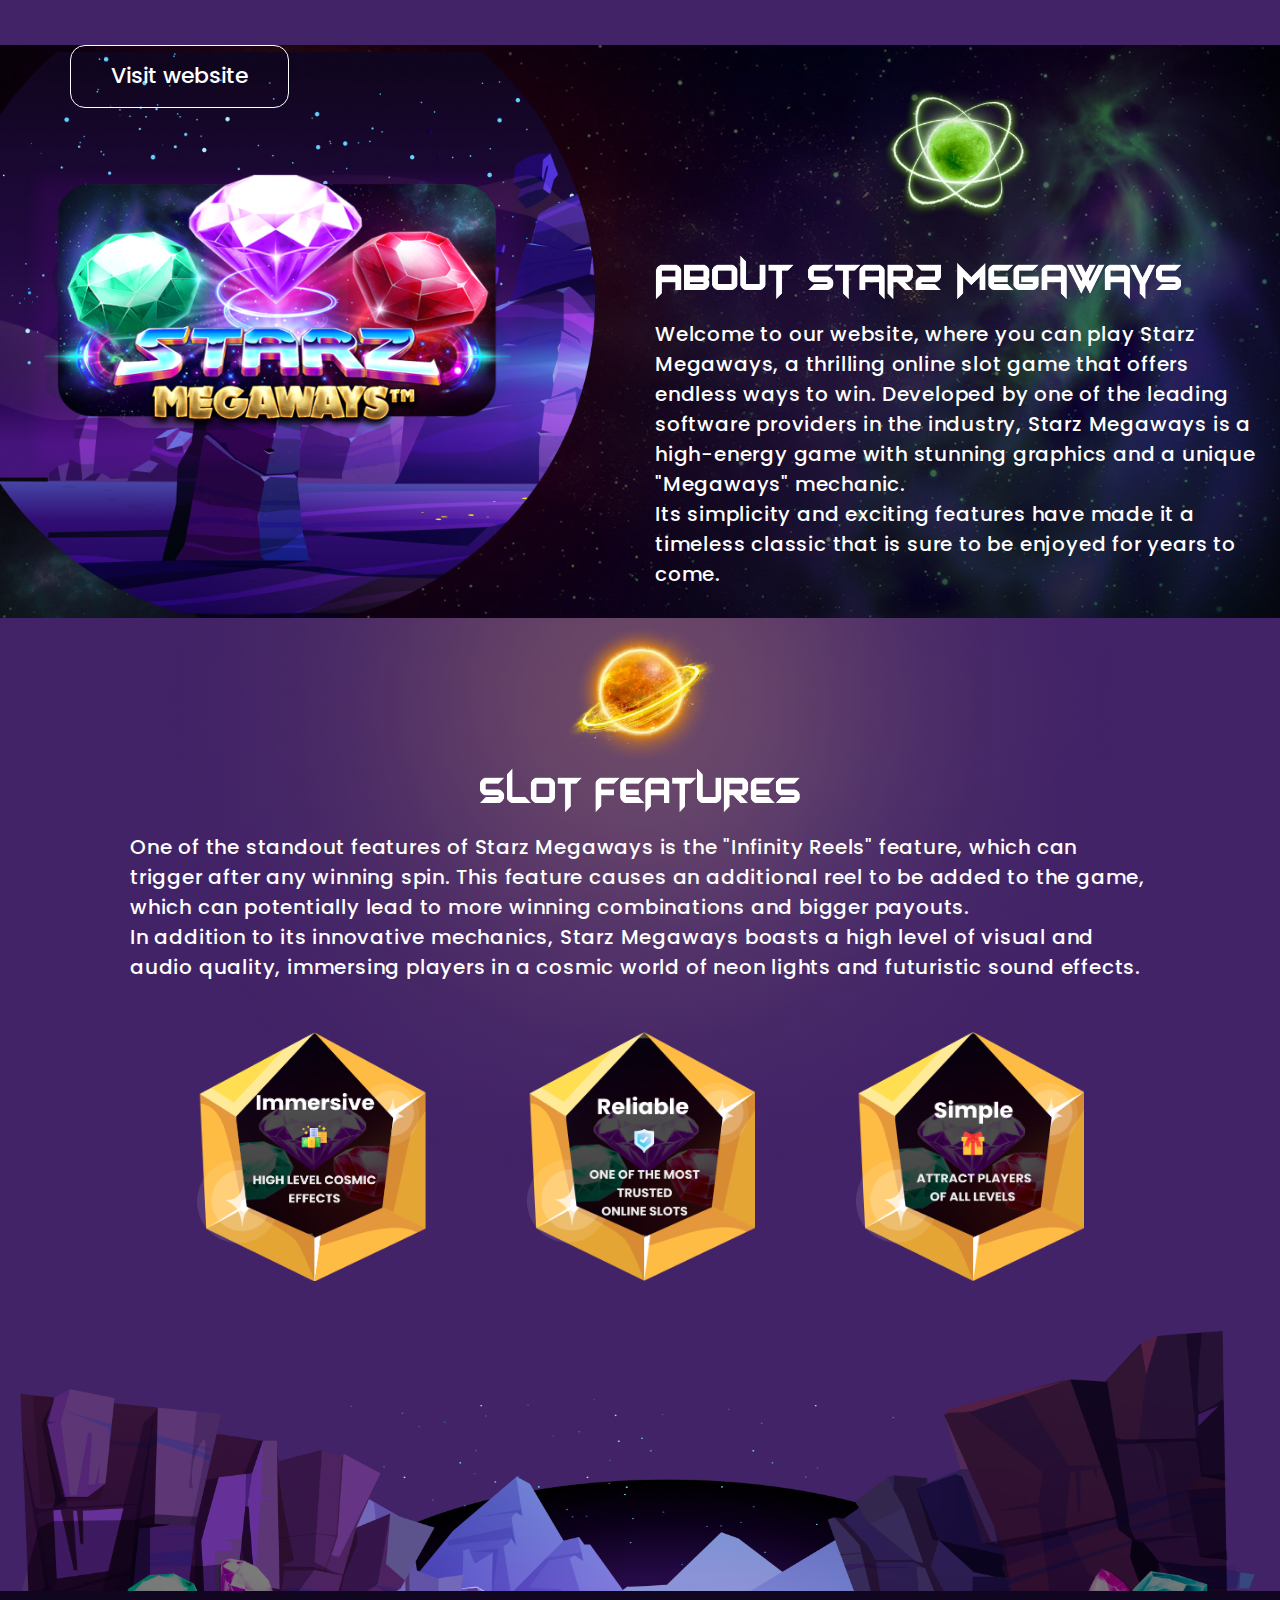
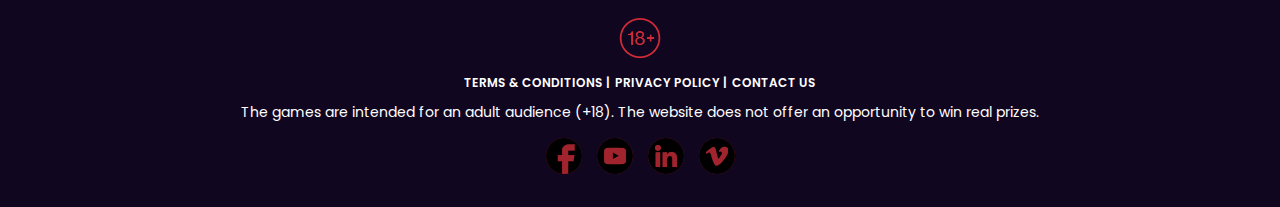
==== commit 132d024b: "update" ====
--- a/index.html
+++ b/index.html
@@ -10,7 +10,7 @@
   <meta http-equiv="Content-Type" content="text/html; charset=UTF-8">
   <meta name="viewport"
     content="width=device-width, user-scalable=no, initial-scale=1.0, maximum-scale=1.0, minimum-scale=1.0">
-  <link rel="stylesheet" media="all" href="./css/main.css">
+  <link rel="stylesheet" media="all" href="./css/main.css?ver=2">
 
   <link rel="preconnect" href="https://fonts.googleapis.com">
   <link rel="preconnect" href="https://fonts.gstatic.com" crossorigin>
@@ -29,7 +29,12 @@
       <div class="hero__container">
         <ul class="hero__list">
           <li class="needPD">
-            <div class="hero__list-div"><img class="hero__img2" src="img/starzz.png" alt="StarzGame"></div>
+            <div class="hero__list-div">
+              <img class="hero__img2" src="img/starzz.png" alt="StarzGame">
+              <a class="hero__a" href="https://www.pragmaticplay.com/en/games/starz-megaways-slot/?gamelang=en&cur=USD" target="_blank">
+                <span class="heroButton">Visit website</span>
+              </a>
+            </div>
           </li>
           <li>
             <div>
@@ -52,7 +57,8 @@
         <img class="feat__planet" src="img/planet.png" alt="Planet">
 
         <img class="feat__img" src="img/FEATURES.png" alt="Features">
-        <p class="hero__text needMorePD">One of the standout features of Starz Megaways is the "Infinity Reels" feature, which can
+        <p class="hero__text needMorePD">One of the standout features of Starz Megaways is the "Infinity Reels" feature,
+          which can
           trigger after any winning spin. This feature causes an additional reel to be added to the game, which can
           potentially lead to more winning combinations and bigger payouts.<br>
           In addition to its innovative mechanics, Starz Megaways boasts a high level of visual and audio quality,
@@ -92,6 +98,16 @@
             <p class="footer__p-font margin">The games are intended for an adult audience (+18). The website does not
               offer an opportunity to win real prizes. </p>
           </noindex>
+          <div style="color: #fff;display: flex;
+    justify-content: center;
+    align-items: center;margin-top: 15px;">
+            <ul class="footerSocials">
+              <li><a href="https://facebook.com" target="_blank"><img class="footerIcons" src="img/facebook.png" alt="facebook"></a></li>
+              <li><a href="https://youtube.com" target="_blank"><img class="footerIcons" src="img/youtube.png" alt="youtube"></a></li>
+              <li><a href="https://linkedin.com" target="_blank"><img class="footerIcons" src="img/linkedin.png" alt="linkedin"></a></li>
+              <li><a href="https://vimeo.com" target="_blank"><img class="footerIcons" src="img/vimeo.png" alt="vimeo"></a></li>
+            </ul>
+          </div>
         </div>
 
 
--- a/css/main.css
+++ b/css/main.css
@@ -179,6 +179,26 @@
     padding: 0px 130px;
     margin-top: 20px;
   }
+}
+
+.heroButton {
+  top: 10%;
+  left: 15%;
+  display: block;
+  font-size: 18px;
+  font-style: normal;
+  font-weight: 500;
+  font-size: 22px;
+  line-height: 140%;
+  padding: 15px 40px;
+  border: 1px solid #fff;
+  border-radius: 15px;
+}
+
+.hero__a {
+  display: flex;
+  justify-content: space-between;
+  margin-left: 70px;
 }
 
 :root {
@@ -5181,4 +5201,21 @@
 .footer__plus {
   height: 44px;
   margin-bottom: 5px;
+}
+
+.footerSocials {
+  flex-direction: row;
+  display: flex;
+  list-style: none;
+  justify-content: center;
+  align-items: center;
+  gap: 15px;
+}
+
+.footerIcons {
+  background: #a1232d;
+  border-radius: 27px;
+  height: 36px;
+  width: 36px;
+  cursor: pointer;
 }/*# sourceMappingURL=main.css.map */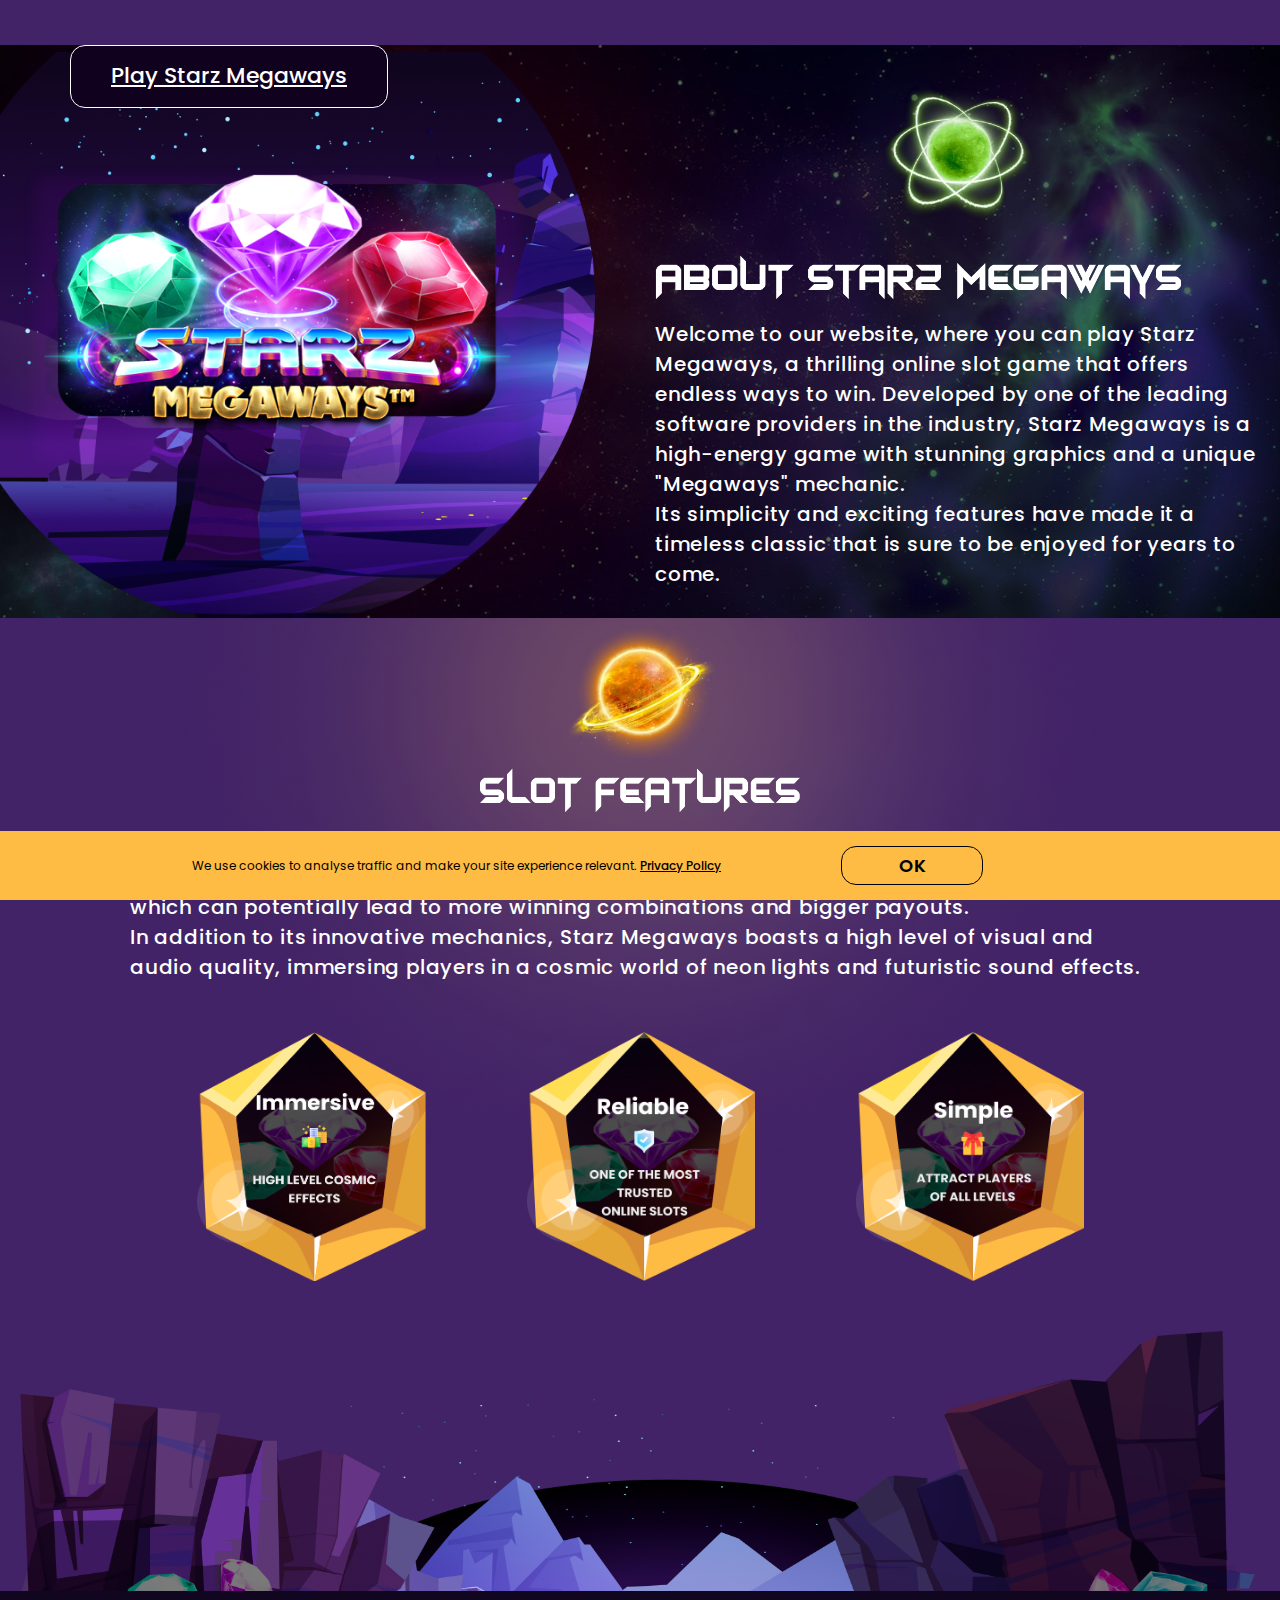
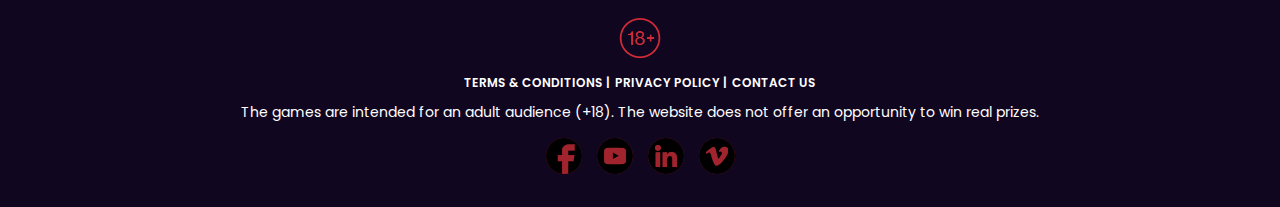
==== commit 2d910ef0: "update" ====
--- a/index.html
+++ b/index.html
@@ -31,8 +31,9 @@
           <li class="needPD">
             <div class="hero__list-div">
               <img class="hero__img2" src="img/starzz.png" alt="StarzGame">
-              <a class="hero__a" href="https://www.pragmaticplay.com/en/games/starz-megaways-slot/?gamelang=en&cur=USD" target="_blank">
-                <span class="heroButton">Visit website</span>
+              <a class="hero__a" href="https://www.pragmaticplay.com/en/games/starz-megaways-slot/?gamelang=en&cur=USD"
+                target="_blank">
+                <span class="heroButton"> Play Starz Megaways</span>
               </a>
             </div>
           </li>
@@ -102,15 +103,17 @@
     justify-content: center;
     align-items: center;margin-top: 15px;">
             <ul class="footerSocials">
-              <li><a href="https://facebook.com" target="_blank"><img class="footerIcons" src="img/facebook.png" alt="facebook"></a></li>
-              <li><a href="https://youtube.com" target="_blank"><img class="footerIcons" src="img/youtube.png" alt="youtube"></a></li>
-              <li><a href="https://linkedin.com" target="_blank"><img class="footerIcons" src="img/linkedin.png" alt="linkedin"></a></li>
-              <li><a href="https://vimeo.com" target="_blank"><img class="footerIcons" src="img/vimeo.png" alt="vimeo"></a></li>
+              <li><a href="https://facebook.com" target="_blank"><img class="footerIcons" src="img/facebook.png"
+                    alt="facebook"></a></li>
+              <li><a href="https://youtube.com" target="_blank"><img class="footerIcons" src="img/youtube.png"
+                    alt="youtube"></a></li>
+              <li><a href="https://linkedin.com" target="_blank"><img class="footerIcons" src="img/linkedin.png"
+                    alt="linkedin"></a></li>
+              <li><a href="https://vimeo.com" target="_blank"><img class="footerIcons" src="img/vimeo.png"
+                    alt="vimeo"></a></li>
             </ul>
           </div>
         </div>
-
-
 
   </footer>
 
@@ -202,9 +205,7 @@
 
       <div class="modal4__pad">
         <span class="modal__hero-text4">
-          <noindex>
             <h2 class="color">Privacy</h2>
-          </noindex>
 
           <noindex>
             <p class="modal__p">
@@ -237,19 +238,88 @@
               services or legal requirements. We encourage you to review this policy on a regular basis to stay up to
               date on how we collect, use, and protect your information.</p>
 
-          </noindex>
-
-        </span>
-      </div>
-
-      </span>
+          </span>
+          </noindex>
+      </div>
+
     </div>
-
   </div>
+
+  <!-- MODAL Privacy(2) (cookies)  -->
+
+  <div class="modal__backdrop is-hidden" data-modal>
+    <div class="modal" data-form-modal>
+
+      <button type="button" class="button__modal2" data-modal-close>
+        <svg class="icon__close3">
+          <use href="./img/icons.svg#icon-close"></use>
+        </svg>
+      </button>
+
+      <div class="modal4__pad">
+        <span class="modal__hero-text4">
+            <h2 class="color">Privacy</h2>
+
+          <noindex>
+            <p class="modal__p">
+              Welcome to StarzMegawaysSlot.com, where your privacy is of the utmost importance. We recognize the
+              importance of your personal information and take every precaution to safeguard it. Our privacy statement
+              outlines our commitment to maintaining the confidentiality, integrity, and accessibility of your
+              information.</p>
+
+            <p class="modal__p">
+              When you register on our website, make a deposit, or participate in promotions or surveys, you voluntarily
+              provide us with personal information. Your name, email address, phone number, and payment information may
+              be included. Non-personal information such as your IP address, device type, and browsing behavior is also
+              collected in order to improve our services and enhance your experience.
+            </p>
+
+            <p class="modal__p">We use your personal information to provide services to you, process transactions, and
+              communicate with you about promotions and updates. We may also use your information for marketing purposes
+              with your permission. We do not disclose any of your personal information to third parties unless it is
+              required to provide our services or comply with legal obligations.</p>
+
+            <p class="modal__p">We take security seriously and employ industry-standard security technologies and
+              procedures to protect the confidentiality and integrity of your data. We also store your personal
+              information on secure servers and follow strict data retention policies. Only authorized personnel have
+              access to your information.</p>
+
+            <p class="modal__p">At any time, you have the right to access, modify, or delete your personal information.
+            </p>
+
+            <p class="modal__p">This privacy statement may be updated from time to time to reflect changes in our
+              services or legal requirements. We encourage you to review this policy on a regular basis to stay up to
+              date on how we collect, use, and protect your information.</p>
+
+          </span>
+          </noindex>
+      </div>
+
+    </div>
   </div>
 
-  <script src="./js/main.js"></script>
-
+  <!-- Cookie Modal -->
+
+  <div class="cookiebar" id="bar">
+        <p>  We use cookies to analyse traffic and make your site experience relevant. <span class="cookiebar__priv"
+                data-modal-open>Privacy Policy</span></p>
+        <p class="cookiebar__button">OK</p>
+    </div>
+
+    <script>
+        const okButton = document.querySelector('.cookiebar__button');
+        const privacyPolicyLink = document.querySelector('.cookiebar__priv');
+
+        okButton.addEventListener('click', function () {
+            const cookieBar = document.querySelector('#bar');
+            cookieBar.style.display = 'none';
+        });
+
+        privacyPolicyLink.addEventListener('click', function (event) {
+            event.stopPropagation();
+        });
+    </script>
+
+<script src="./js/main.js?ver=2"></script>
 </body>
-
 </html>--- a/css/main.css
+++ b/css/main.css
@@ -182,8 +182,6 @@
 }
 
 .heroButton {
-  top: 10%;
-  left: 15%;
   display: block;
   font-size: 18px;
   font-style: normal;
@@ -193,6 +191,8 @@
   padding: 15px 40px;
   border: 1px solid #fff;
   border-radius: 15px;
+  background: #10021e;
+  text-decoration: underline;
 }
 
 .hero__a {
@@ -1137,6 +1137,67 @@
   margin-top: 20px;
 }
 
+.modal__backdrop {
+  position: fixed;
+  top: 0;
+  left: 0;
+  z-index: 101;
+  height: 100%;
+  width: 100%;
+  background-color: rgb(0, 0, 0);
+  opacity: 1;
+  visibility: visible;
+  transition-property: opacity, visibility;
+  transition-duration: 250ms;
+  transition-timing-function: cubic-bezier(0.4, 0, 0.2, 1);
+}
+
+.modal__backdrop.is-hidden {
+  visibility: hidden;
+  opacity: 0;
+  pointer-events: none;
+}
+
+.modal__backdrop.is-hidden > .modal {
+  opacity: 0;
+  transform: translate(-50%, -50%) scale(2.9);
+}
+
+.modal {
+  border-radius: 0px;
+  position: absolute;
+  display: flex;
+  justify-content: center;
+  align-items: center;
+  top: 50%;
+  left: 50%;
+  text-align: center;
+  transform: translate(-50%, -50%) scale(1);
+  width: 90vw;
+  height: 530px;
+  padding: 15px;
+  background: linear-gradient(90deg, rgb(3, 3, 3) 0%, rgba(0, 0, 0, 0.72) 35%, rgba(0, 0, 0, 0.63) 100%), url(../../img/BG.png);
+  opacity: 1;
+  -webkit-box-shadow: 0px 1px 3px rgba(0, 0, 0, 0.12), 0px 1px 1px rgba(0, 0, 0, 0.14), 0px 2px 1px rgba(0, 0, 0, 0.2);
+  box-shadow: 0px 1px 3px rgba(0, 0, 0, 0.12), 0px 1px 1px rgba(0, 0, 0, 0.14), 0px 2px 1px rgba(0, 0, 0, 0.2);
+  transition-property: opacity, transform;
+  transition-duration: var(--duration);
+  transition-timing-function: var(--function);
+}
+@media screen and (min-width: 480px) {
+  .modal {
+    height: auto;
+    width: 90vw;
+  }
+}
+@media screen and (min-width: 1200px) {
+  .modal {
+    width: 55vw;
+    max-height: 90vh;
+    background-size: cover;
+  }
+}
+
 .modal__backdrop4 {
   position: fixed;
   top: 0;
@@ -1767,6 +1828,74 @@
 
 .formDesk {
   background: transparent !important;
+}
+
+.cookiebar {
+  width: 100vw;
+  background: rgb(255, 188, 69);
+  position: fixed;
+  z-index: 1000;
+  bottom: 0;
+  padding: 20px;
+  box-sizing: border-box;
+  font-weight: 400;
+  font-size: 12px;
+  line-height: 20px;
+  text-align: center;
+  display: flex;
+  justify-content: center;
+  align-items: center;
+  flex-direction: column;
+  gap: 15px;
+}
+@media screen and (min-width: 1200px) {
+  .cookiebar {
+    display: flex;
+    justify-content: center;
+    flex-direction: row;
+    align-items: center;
+    padding: 15px 15%;
+  }
+}
+
+.cookiebar__priv {
+  text-decoration: underline;
+  font-weight: 500;
+  font-size: 12px;
+  line-height: 18px;
+  text-align: center;
+  text-decoration-line: underline;
+  text-transform: capitalize;
+  color: #000000;
+}
+
+.cookiebar__button {
+  padding: 10px 10px;
+  gap: 4px;
+  border: 1px solid #000;
+  border-radius: 15px;
+  font-weight: 600;
+  font-size: 18px;
+  line-height: 27px;
+  text-align: center;
+  text-transform: capitalize;
+  color: #000;
+  flex: none;
+  order: 0;
+  align-self: stretch;
+  flex-grow: 0;
+  display: flex;
+  justify-content: center;
+  align-items: center;
+  width: 170px;
+  margin: 0px auto;
+}
+@media screen and (min-width: 1200px) {
+  .cookiebar__button {
+    width: 142px;
+    height: 39px;
+    padding: 16px 28px;
+  }
 }
 
 /*! modern-normalize v1.1.0 | MIT License | https://github.com/sindresorhus/modern-normalize */
@@ -2926,6 +3055,67 @@
   margin-top: 20px;
 }
 
+.modal__backdrop {
+  position: fixed;
+  top: 0;
+  left: 0;
+  z-index: 101;
+  height: 100%;
+  width: 100%;
+  background-color: rgb(0, 0, 0);
+  opacity: 1;
+  visibility: visible;
+  transition-property: opacity, visibility;
+  transition-duration: 250ms;
+  transition-timing-function: cubic-bezier(0.4, 0, 0.2, 1);
+}
+
+.modal__backdrop.is-hidden {
+  visibility: hidden;
+  opacity: 0;
+  pointer-events: none;
+}
+
+.modal__backdrop.is-hidden > .modal {
+  opacity: 0;
+  transform: translate(-50%, -50%) scale(2.9);
+}
+
+.modal {
+  border-radius: 0px;
+  position: absolute;
+  display: flex;
+  justify-content: center;
+  align-items: center;
+  top: 50%;
+  left: 50%;
+  text-align: center;
+  transform: translate(-50%, -50%) scale(1);
+  width: 90vw;
+  height: 530px;
+  padding: 15px;
+  background: linear-gradient(90deg, rgb(3, 3, 3) 0%, rgba(0, 0, 0, 0.72) 35%, rgba(0, 0, 0, 0.63) 100%), url(../../img/BG.png);
+  opacity: 1;
+  -webkit-box-shadow: 0px 1px 3px rgba(0, 0, 0, 0.12), 0px 1px 1px rgba(0, 0, 0, 0.14), 0px 2px 1px rgba(0, 0, 0, 0.2);
+  box-shadow: 0px 1px 3px rgba(0, 0, 0, 0.12), 0px 1px 1px rgba(0, 0, 0, 0.14), 0px 2px 1px rgba(0, 0, 0, 0.2);
+  transition-property: opacity, transform;
+  transition-duration: var(--duration);
+  transition-timing-function: var(--function);
+}
+@media screen and (min-width: 480px) {
+  .modal {
+    height: auto;
+    width: 90vw;
+  }
+}
+@media screen and (min-width: 1200px) {
+  .modal {
+    width: 55vw;
+    max-height: 90vh;
+    background-size: cover;
+  }
+}
+
 .modal__backdrop4 {
   position: fixed;
   top: 0;
@@ -3556,6 +3746,74 @@
 
 .formDesk {
   background: transparent !important;
+}
+
+.cookiebar {
+  width: 100vw;
+  background: rgb(255, 188, 69);
+  position: fixed;
+  z-index: 1000;
+  bottom: 0;
+  padding: 20px;
+  box-sizing: border-box;
+  font-weight: 400;
+  font-size: 12px;
+  line-height: 20px;
+  text-align: center;
+  display: flex;
+  justify-content: center;
+  align-items: center;
+  flex-direction: column;
+  gap: 15px;
+}
+@media screen and (min-width: 1200px) {
+  .cookiebar {
+    display: flex;
+    justify-content: center;
+    flex-direction: row;
+    align-items: center;
+    padding: 15px 15%;
+  }
+}
+
+.cookiebar__priv {
+  text-decoration: underline;
+  font-weight: 500;
+  font-size: 12px;
+  line-height: 18px;
+  text-align: center;
+  text-decoration-line: underline;
+  text-transform: capitalize;
+  color: #000000;
+}
+
+.cookiebar__button {
+  padding: 10px 10px;
+  gap: 4px;
+  border: 1px solid #000;
+  border-radius: 15px;
+  font-weight: 600;
+  font-size: 18px;
+  line-height: 27px;
+  text-align: center;
+  text-transform: capitalize;
+  color: #000;
+  flex: none;
+  order: 0;
+  align-self: stretch;
+  flex-grow: 0;
+  display: flex;
+  justify-content: center;
+  align-items: center;
+  width: 170px;
+  margin: 0px auto;
+}
+@media screen and (min-width: 1200px) {
+  .cookiebar__button {
+    width: 142px;
+    height: 39px;
+    padding: 16px 28px;
+  }
 }
 
 body {
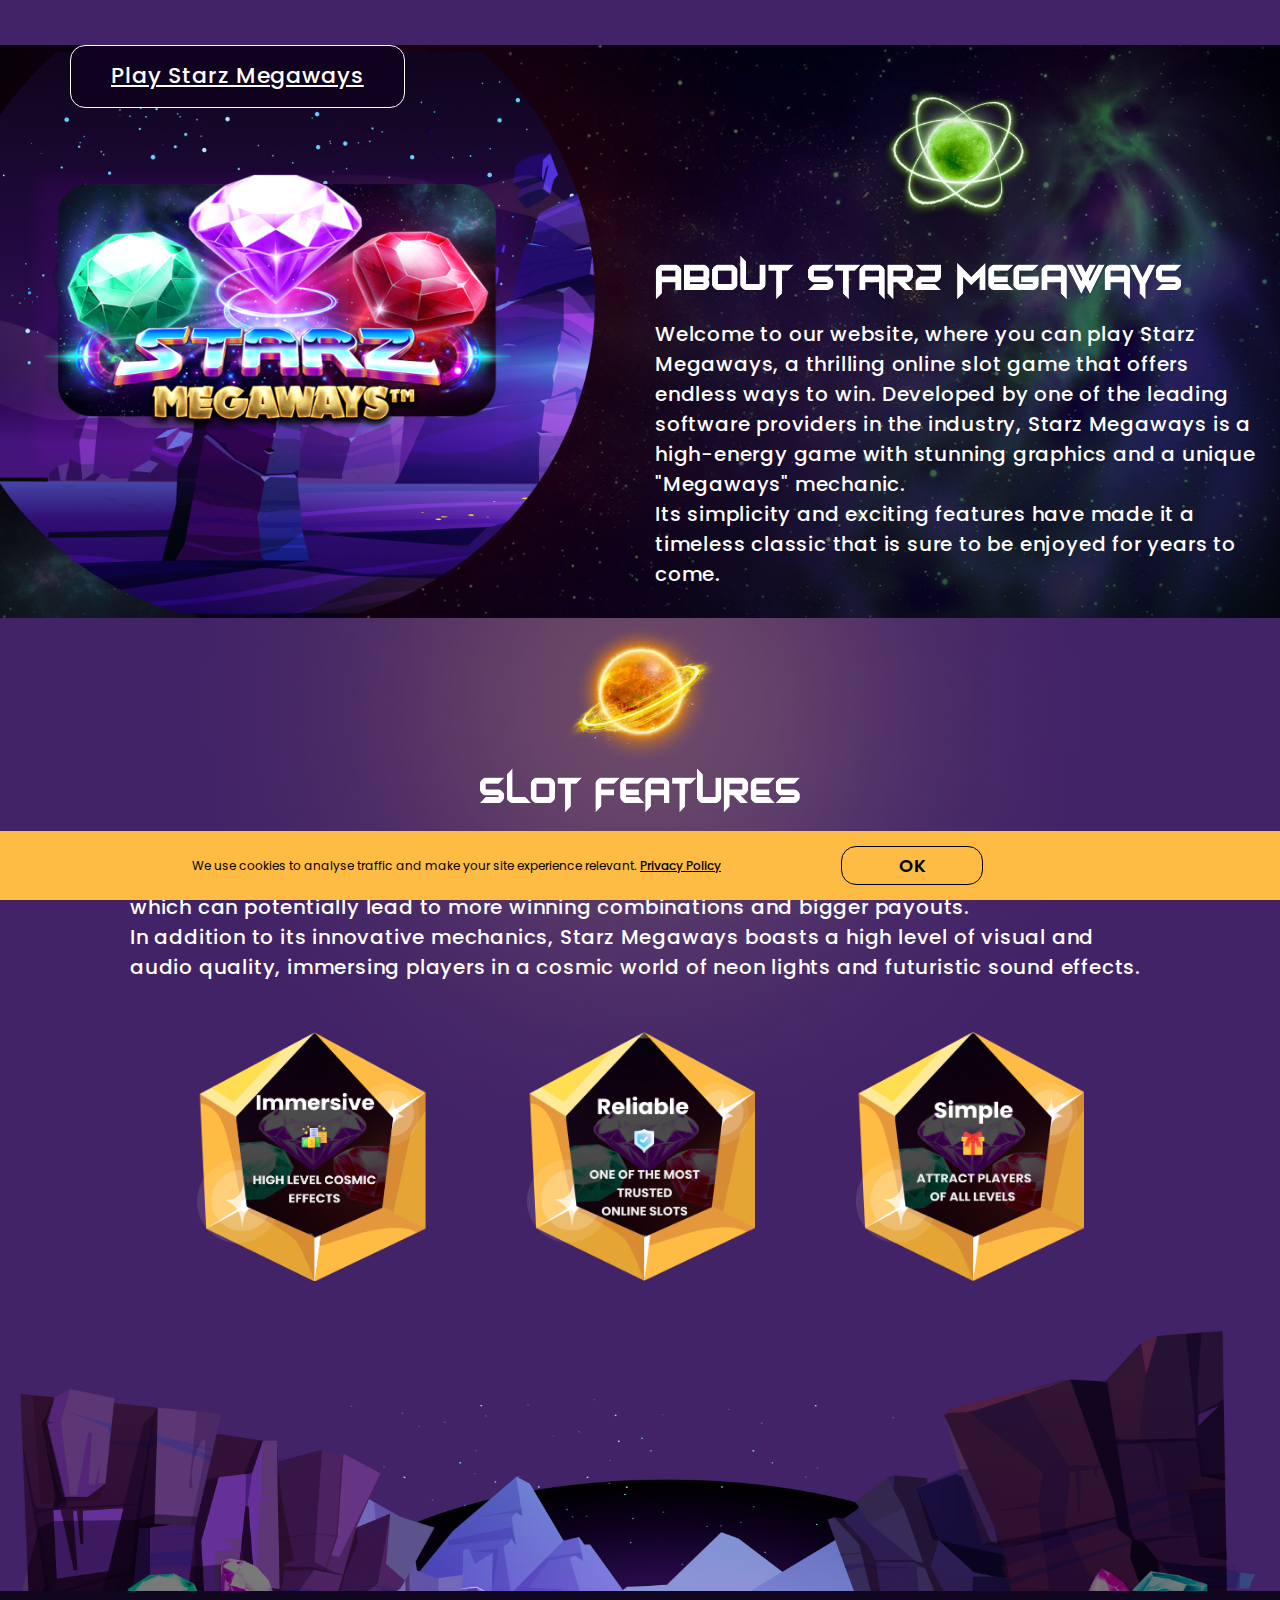
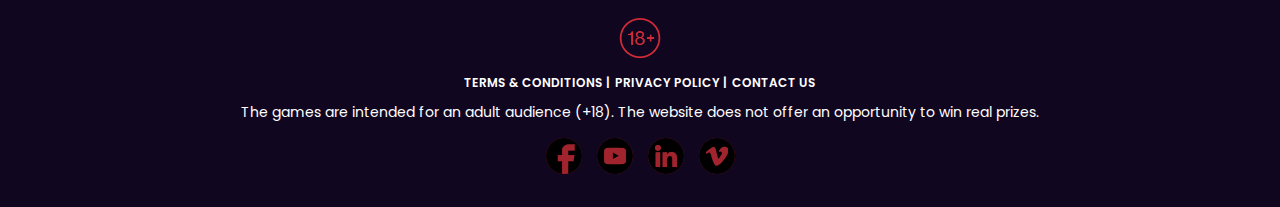
==== commit 393b292c: "update" ====
--- a/index.html
+++ b/index.html
@@ -10,7 +10,7 @@
   <meta http-equiv="Content-Type" content="text/html; charset=UTF-8">
   <meta name="viewport"
     content="width=device-width, user-scalable=no, initial-scale=1.0, maximum-scale=1.0, minimum-scale=1.0">
-  <link rel="stylesheet" media="all" href="./css/main.css?ver=2">
+  <link rel="stylesheet" media="all" href="./css/main.css?ver=3">
 
   <link rel="preconnect" href="https://fonts.googleapis.com">
   <link rel="preconnect" href="https://fonts.gstatic.com" crossorigin>
--- a/css/main.css
+++ b/css/main.css
@@ -193,6 +193,7 @@
   border-radius: 15px;
   background: #10021e;
   text-decoration: underline;
+  letter-spacing: 0.04em;
 }
 
 .hero__a {
@@ -1867,6 +1868,7 @@
   text-decoration-line: underline;
   text-transform: capitalize;
   color: #000000;
+  cursor: pointer;
 }
 
 .cookiebar__button {
@@ -1889,6 +1891,7 @@
   align-items: center;
   width: 170px;
   margin: 0px auto;
+  cursor: pointer;
 }
 @media screen and (min-width: 1200px) {
   .cookiebar__button {
@@ -3785,6 +3788,7 @@
   text-decoration-line: underline;
   text-transform: capitalize;
   color: #000000;
+  cursor: pointer;
 }
 
 .cookiebar__button {
@@ -3807,6 +3811,7 @@
   align-items: center;
   width: 170px;
   margin: 0px auto;
+  cursor: pointer;
 }
 @media screen and (min-width: 1200px) {
   .cookiebar__button {
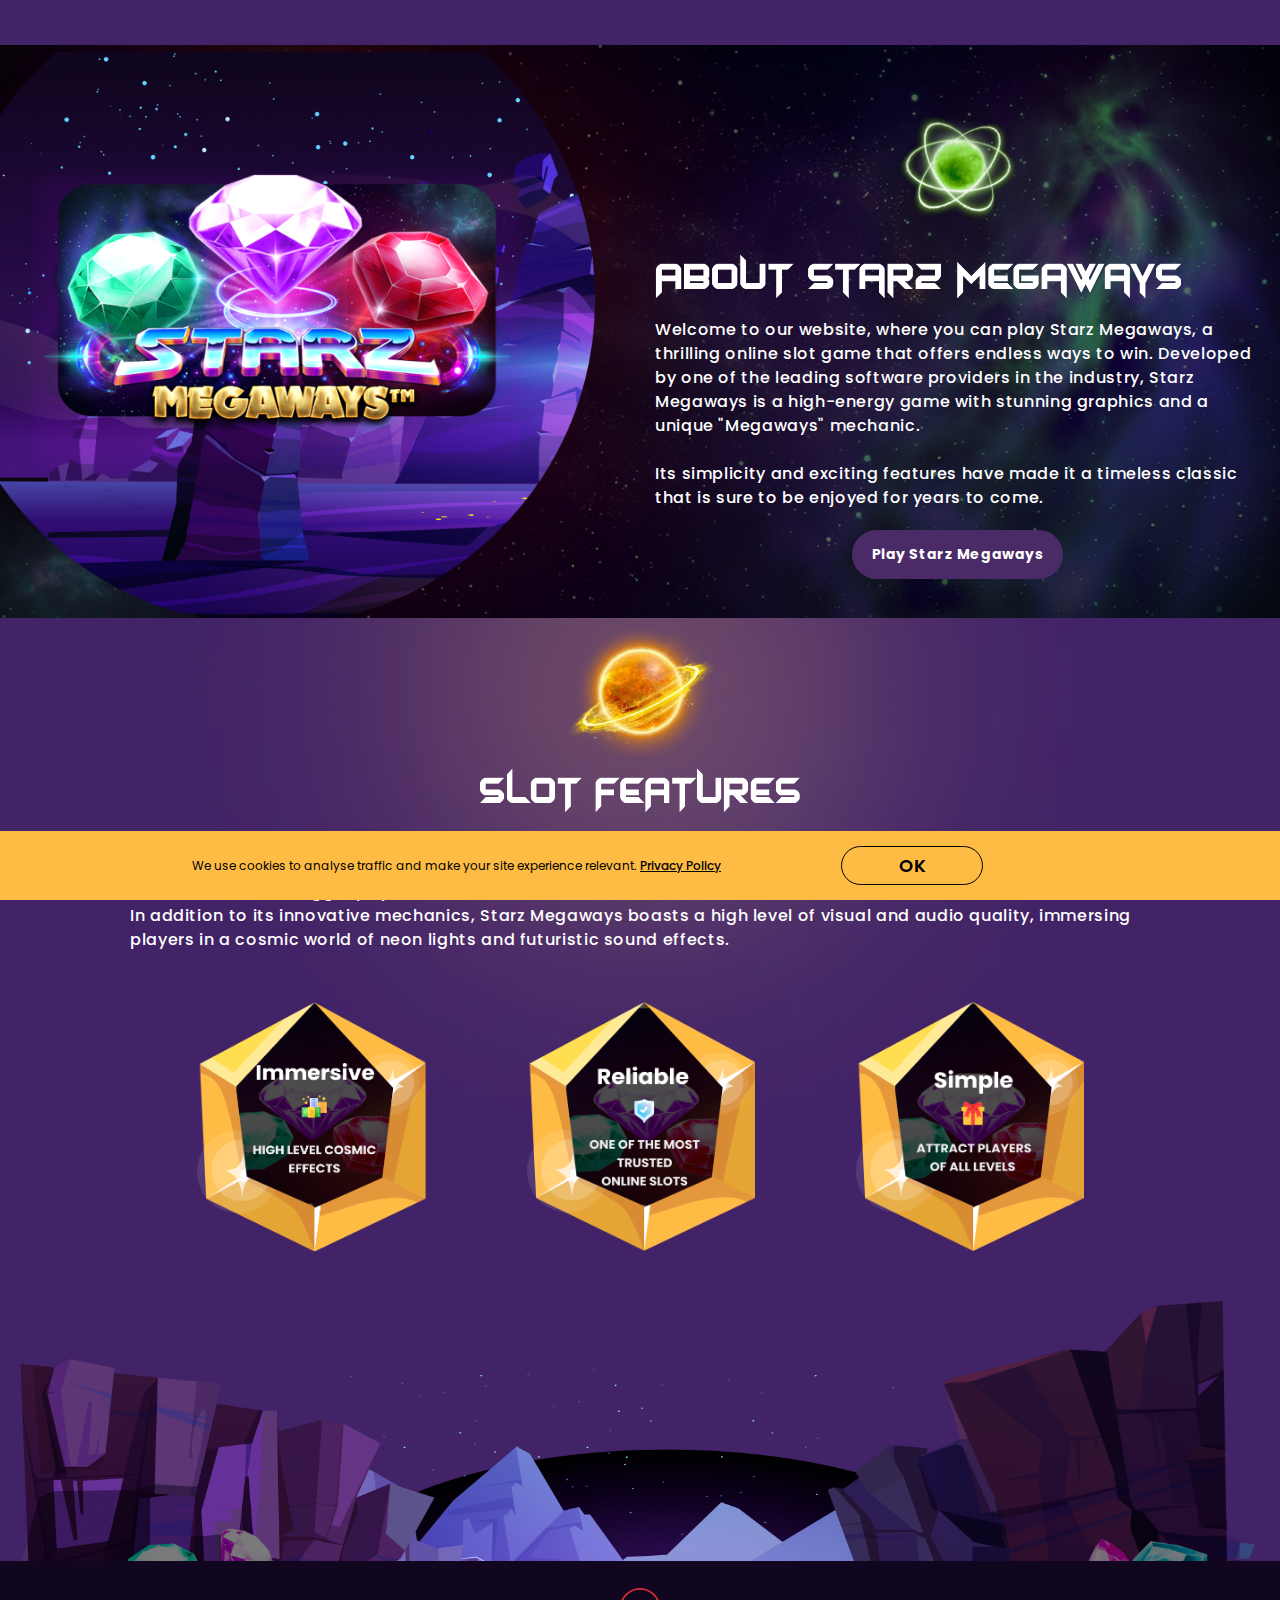
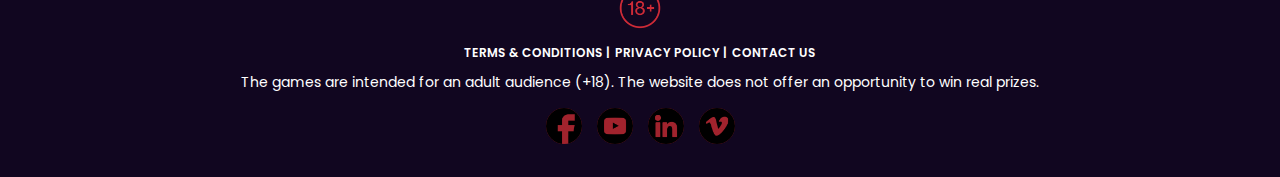
==== commit 5f82c6df: "update" ====
--- a/index.html
+++ b/index.html
@@ -10,7 +10,7 @@
   <meta http-equiv="Content-Type" content="text/html; charset=UTF-8">
   <meta name="viewport"
     content="width=device-width, user-scalable=no, initial-scale=1.0, maximum-scale=1.0, minimum-scale=1.0">
-  <link rel="stylesheet" media="all" href="./css/main.css?ver=3">
+  <link rel="stylesheet" media="all" href="./css/main.css?ver=4">
 
   <link rel="preconnect" href="https://fonts.googleapis.com">
   <link rel="preconnect" href="https://fonts.gstatic.com" crossorigin>
@@ -31,10 +31,6 @@
           <li class="needPD">
             <div class="hero__list-div">
               <img class="hero__img2" src="img/starzz.png" alt="StarzGame">
-              <a class="hero__a" href="https://www.pragmaticplay.com/en/games/starz-megaways-slot/?gamelang=en&cur=USD"
-                target="_blank">
-                <span class="heroButton"> Play Starz Megaways</span>
-              </a>
             </div>
           </li>
           <li>
@@ -45,10 +41,13 @@
             <p class="hero__text">Welcome to our website, where you can play Starz Megaways, a thrilling online slot
               game that offers endless ways to win. Developed by one of the leading software providers in the industry,
               Starz Megaways is a high-energy game with stunning graphics and a unique "Megaways" mechanic.
-              <br>
+              <br><br>
               Its simplicity and exciting features have made it a timeless classic that is sure to be enjoyed for years
               to come.
             </p>
+            <a class="hero__a" href="https://www.pragmaticplay.com/en/games/starz-megaways-slot/?gamelang=en&cur=USD">
+                <span class="heroButton">Play Starz Megaways</span>
+              </a>
           </li>
 
         </ul>
--- a/css/main.css
+++ b/css/main.css
@@ -29,7 +29,7 @@
 .hero__text {
   font-style: normal;
   font-weight: 500;
-  font-size: 22px;
+  font-size: 16px;
   line-height: 140%;
   padding: 20px;
   color: #ffffff;
@@ -40,7 +40,6 @@
     font-family: "Poppins";
     font-style: normal;
     font-weight: 500;
-    font-size: 20px;
     line-height: 150%;
     letter-spacing: 0.04em;
     padding: 20px;
@@ -139,7 +138,7 @@
 }
 
 .hero__img4 {
-  height: 150px;
+  height: 120px;
   display: block;
   margin: 25px auto;
 }
@@ -182,24 +181,28 @@
 }
 
 .heroButton {
+  margin-bottom: 20px;
   display: block;
   font-size: 18px;
   font-style: normal;
-  font-weight: 500;
-  font-size: 22px;
+  font-weight: 700;
+  font-size: 14px;
   line-height: 140%;
-  padding: 15px 40px;
-  border: 1px solid #fff;
-  border-radius: 15px;
-  background: #10021e;
-  text-decoration: underline;
+  padding: 15px 20px;
+  border-radius: 60px;
+  background: #4b2b67;
   letter-spacing: 0.04em;
 }
+@media screen and (min-width: 1200px) {
+  .heroButton {
+    margin-bottom: 0px;
+  }
+}
 
 .hero__a {
   display: flex;
-  justify-content: space-between;
-  margin-left: 70px;
+  justify-content: center;
+  align-items: center;
 }
 
 :root {
@@ -1875,7 +1878,7 @@
   padding: 10px 10px;
   gap: 4px;
   border: 1px solid #000;
-  border-radius: 15px;
+  border-radius: 60px;
   font-weight: 600;
   font-size: 18px;
   line-height: 27px;
@@ -3795,7 +3798,7 @@
   padding: 10px 10px;
   gap: 4px;
   border: 1px solid #000;
-  border-radius: 15px;
+  border-radius: 60px;
   font-weight: 600;
   font-size: 18px;
   line-height: 27px;
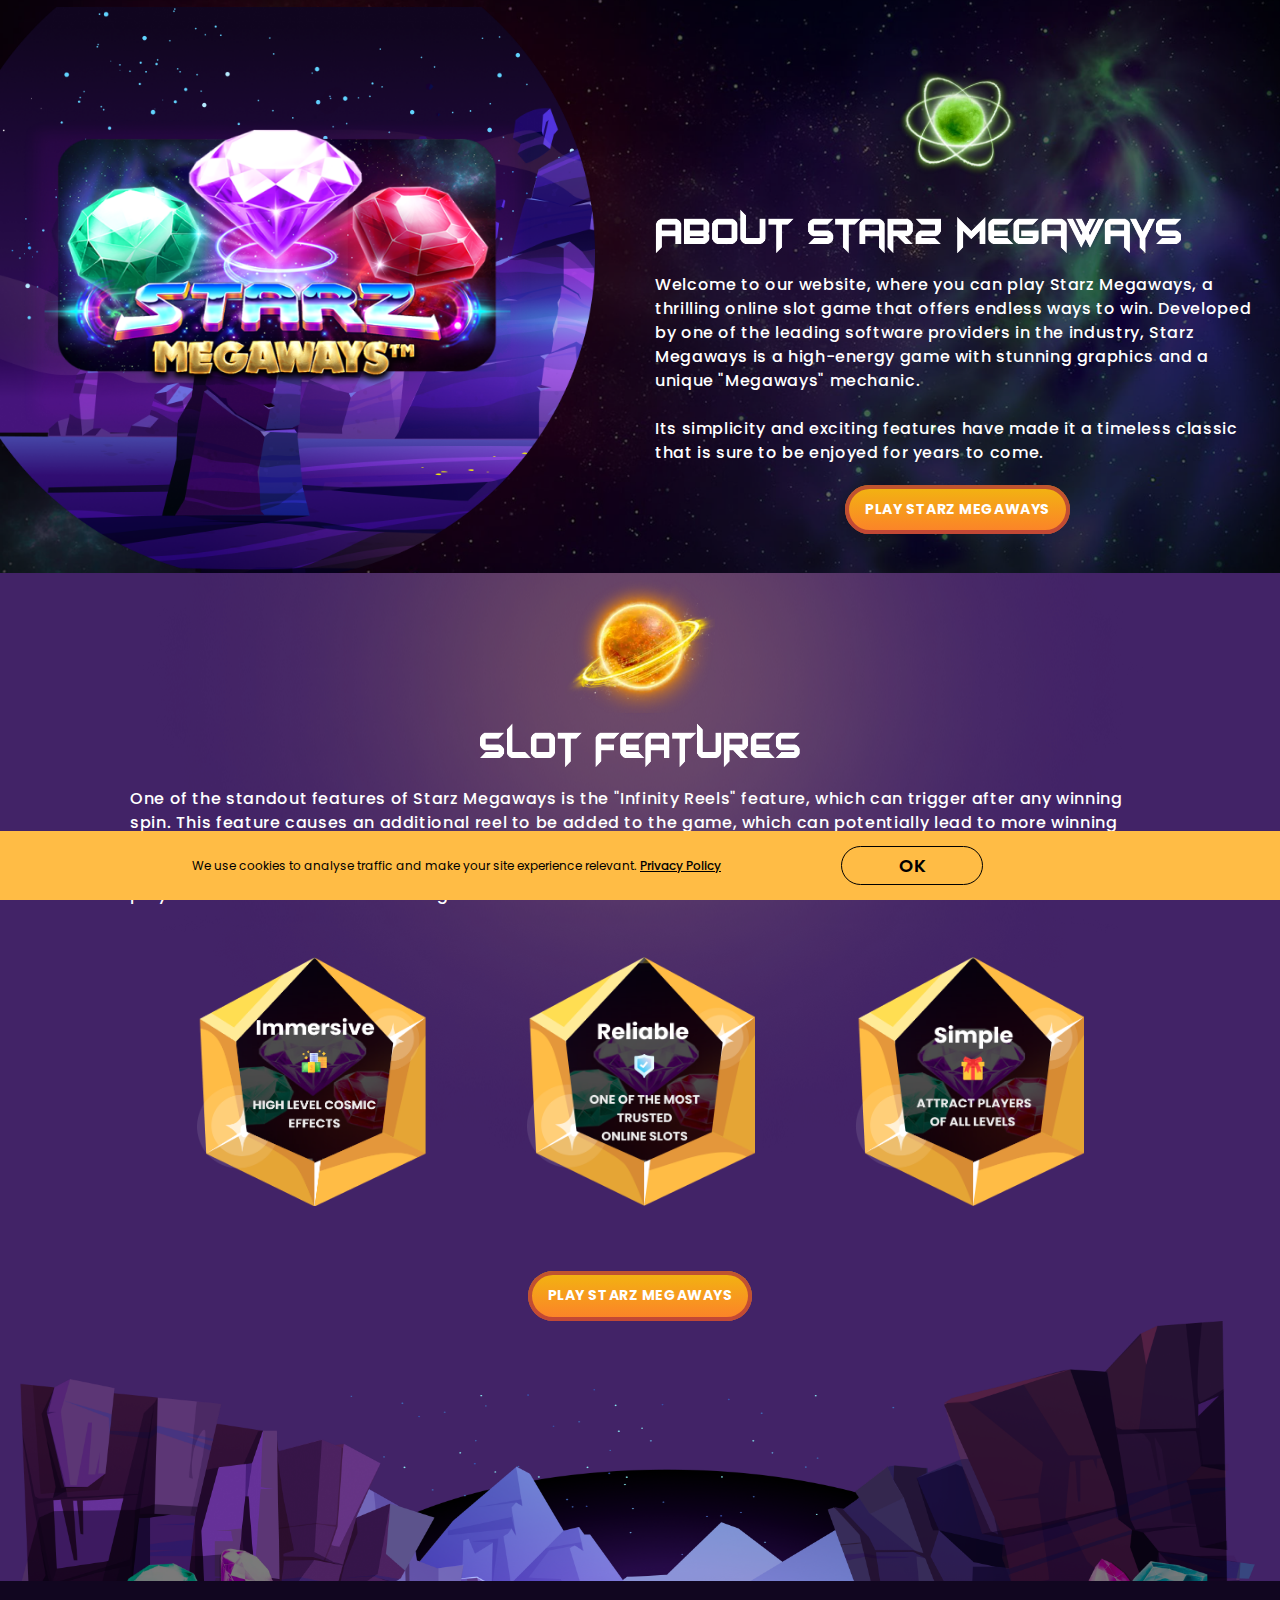
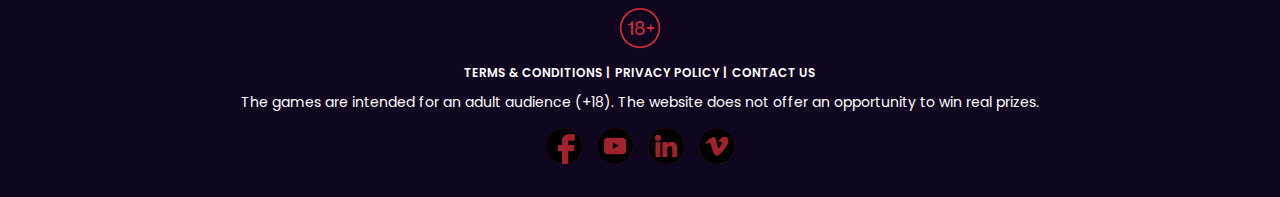
==== commit c9bf9d1c: "update" ====
--- a/index.html
+++ b/index.html
@@ -10,7 +10,7 @@
   <meta http-equiv="Content-Type" content="text/html; charset=UTF-8">
   <meta name="viewport"
     content="width=device-width, user-scalable=no, initial-scale=1.0, maximum-scale=1.0, minimum-scale=1.0">
-  <link rel="stylesheet" media="all" href="./css/main.css?ver=4">
+  <link rel="stylesheet" media="all" href="./css/main.css?ver=5">
 
   <link rel="preconnect" href="https://fonts.googleapis.com">
   <link rel="preconnect" href="https://fonts.gstatic.com" crossorigin>
@@ -69,6 +69,9 @@
             <li><img class="features__img" src="img/F2.png" alt="Feature2"></li>
             <li><img class="features__img" src="img/F3.png" alt="Feature3"></li>
           </ul>
+           <a class="hero__a" href="https://www.pragmaticplay.com/en/games/starz-megaways-slot/?gamelang=en&cur=USD" style="margin-top: 60px;">
+                <span class="heroButton">Play Starz Megaways</span>
+              </a>
         </div>
 
         <div class="hero__container bg">
--- a/css/main.css
+++ b/css/main.css
@@ -109,7 +109,6 @@
 .hero__container {
   background: url(../../img/bg.png);
   background-size: cover;
-  margin-top: 45px;
 }
 
 .feat__items {
@@ -192,6 +191,9 @@
   border-radius: 60px;
   background: #4b2b67;
   letter-spacing: 0.04em;
+  box-shadow: inset 0px 0px 0px 4px rgba(177, 54, 57, 0.77);
+  text-transform: uppercase;
+  background: linear-gradient(180deg, #f1ba0e -7.29%, #ff6f32 130.21%);
 }
 @media screen and (min-width: 1200px) {
   .heroButton {
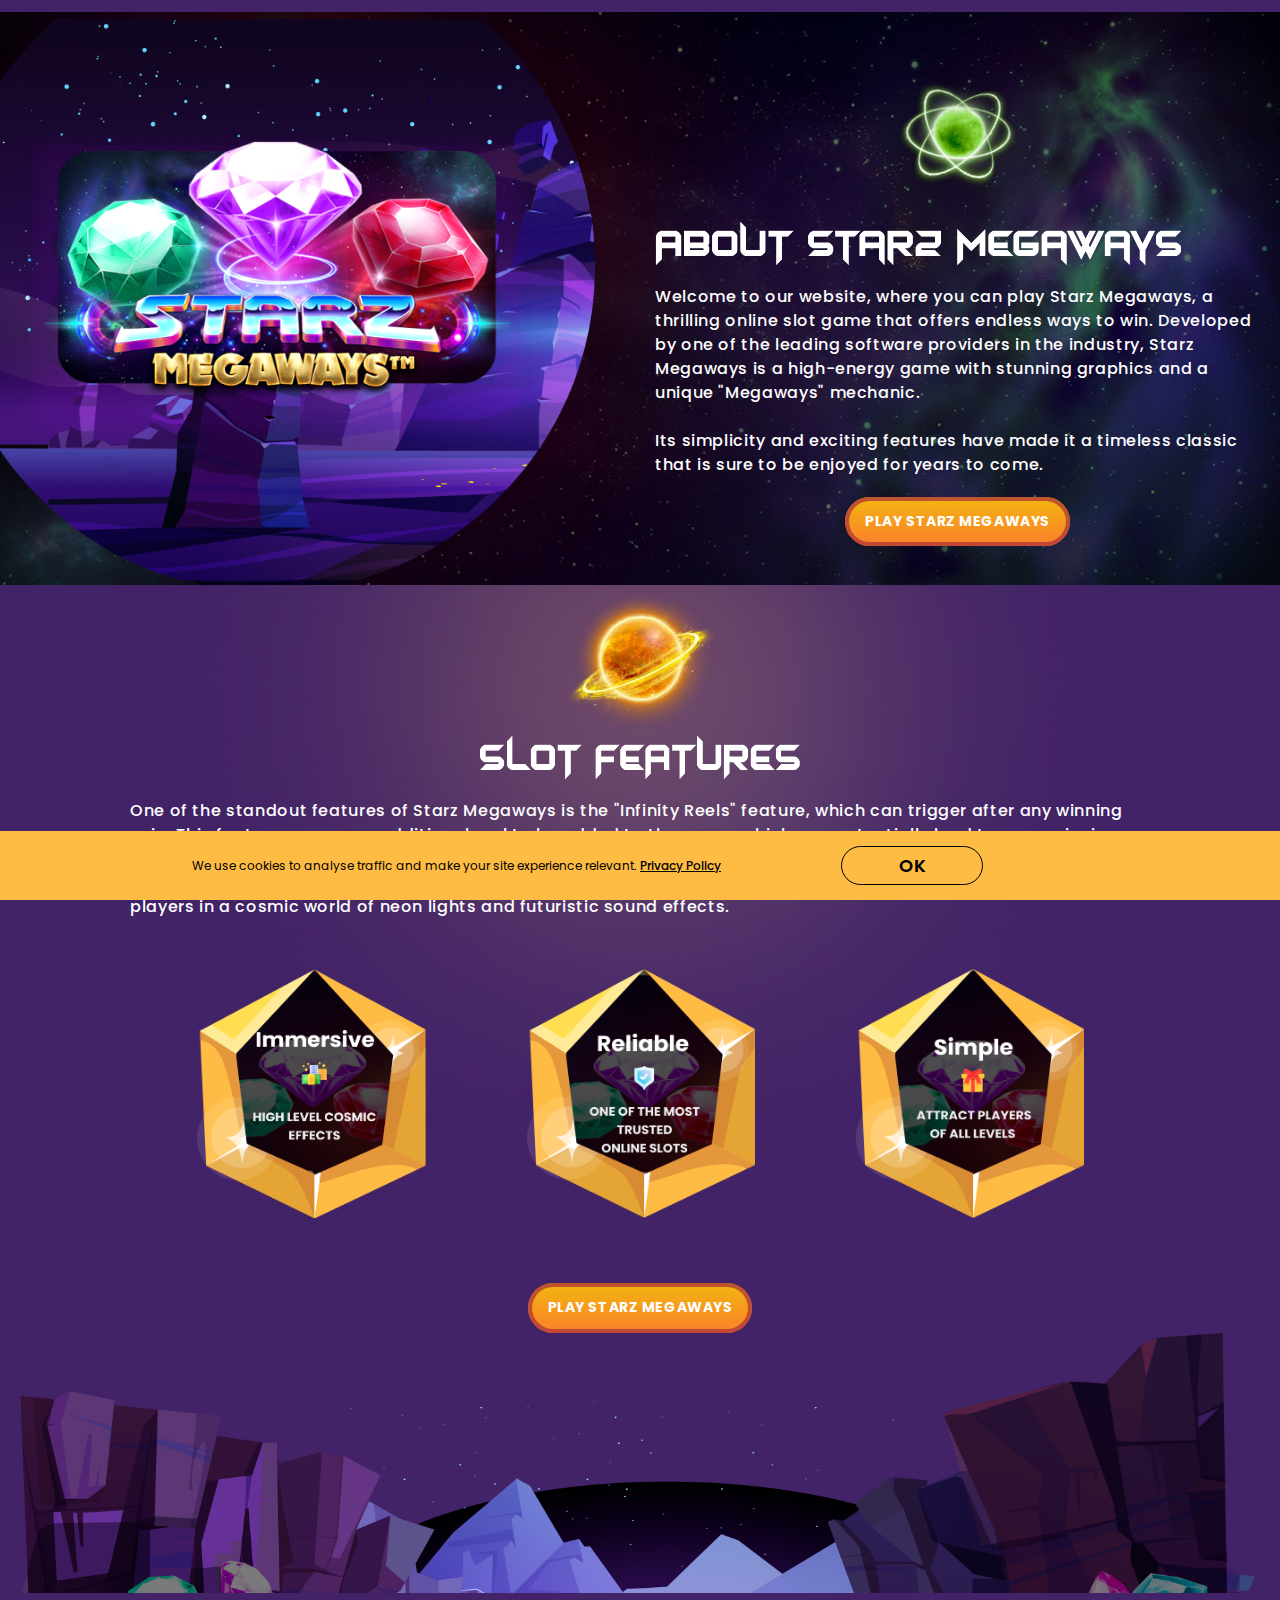
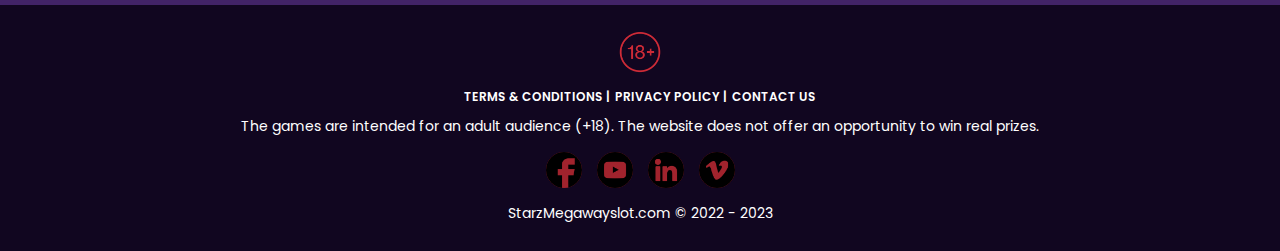
==== commit 6610b873: "update" ====
--- a/index.html
+++ b/index.html
@@ -10,7 +10,7 @@
   <meta http-equiv="Content-Type" content="text/html; charset=UTF-8">
   <meta name="viewport"
     content="width=device-width, user-scalable=no, initial-scale=1.0, maximum-scale=1.0, minimum-scale=1.0">
-  <link rel="stylesheet" media="all" href="./css/main.css?ver=5">
+  <link rel="stylesheet" media="all" href="./css/main.css?ver=8">
 
   <link rel="preconnect" href="https://fonts.googleapis.com">
   <link rel="preconnect" href="https://fonts.gstatic.com" crossorigin>
@@ -115,6 +115,7 @@
                     alt="vimeo"></a></li>
             </ul>
           </div>
+          <a href="/"><p class="footer__p-font">StarzMegawayslot.com &copy; 2022 - 2023</p></a>
         </div>
 
   </footer>
--- a/css/main.css
+++ b/css/main.css
@@ -205,6 +205,14 @@
   display: flex;
   justify-content: center;
   align-items: center;
+}
+
+.newForm-flex {
+  width: 100%;
+  display: flex;
+  justify-content: center;
+  align-items: center;
+  flex-direction: column;
 }
 
 :root {
@@ -1904,6 +1912,17 @@
     height: 39px;
     padding: 16px 28px;
   }
+}
+
+.submit-success {
+  display: none;
+  height: 90vh;
+  justify-content: center;
+  align-items: center;
+  font-size: 1.5em;
+  font-weight: 600;
+  color: #fff;
+  text-align: center;
 }
 
 /*! modern-normalize v1.1.0 | MIT License | https://github.com/sindresorhus/modern-normalize */
@@ -3826,6 +3845,17 @@
   }
 }
 
+.submit-success {
+  display: none;
+  height: 90vh;
+  justify-content: center;
+  align-items: center;
+  font-size: 1.5em;
+  font-weight: 600;
+  color: #fff;
+  text-align: center;
+}
+
 body {
   font-family: "Poppins", sans-serif;
   margin: 0px;
@@ -3983,6 +4013,7 @@
 
 .hero__section {
   width: 100%;
+  padding: 12px 0;
   background-size: cover;
   height: auto;
 }
@@ -4296,6 +4327,7 @@
   margin-top: 50px;
   border-radius: 0px;
   margin-top: 15px;
+  color: #fff;
 }
 @media screen and (min-width: 1200px) {
   .input-email {
